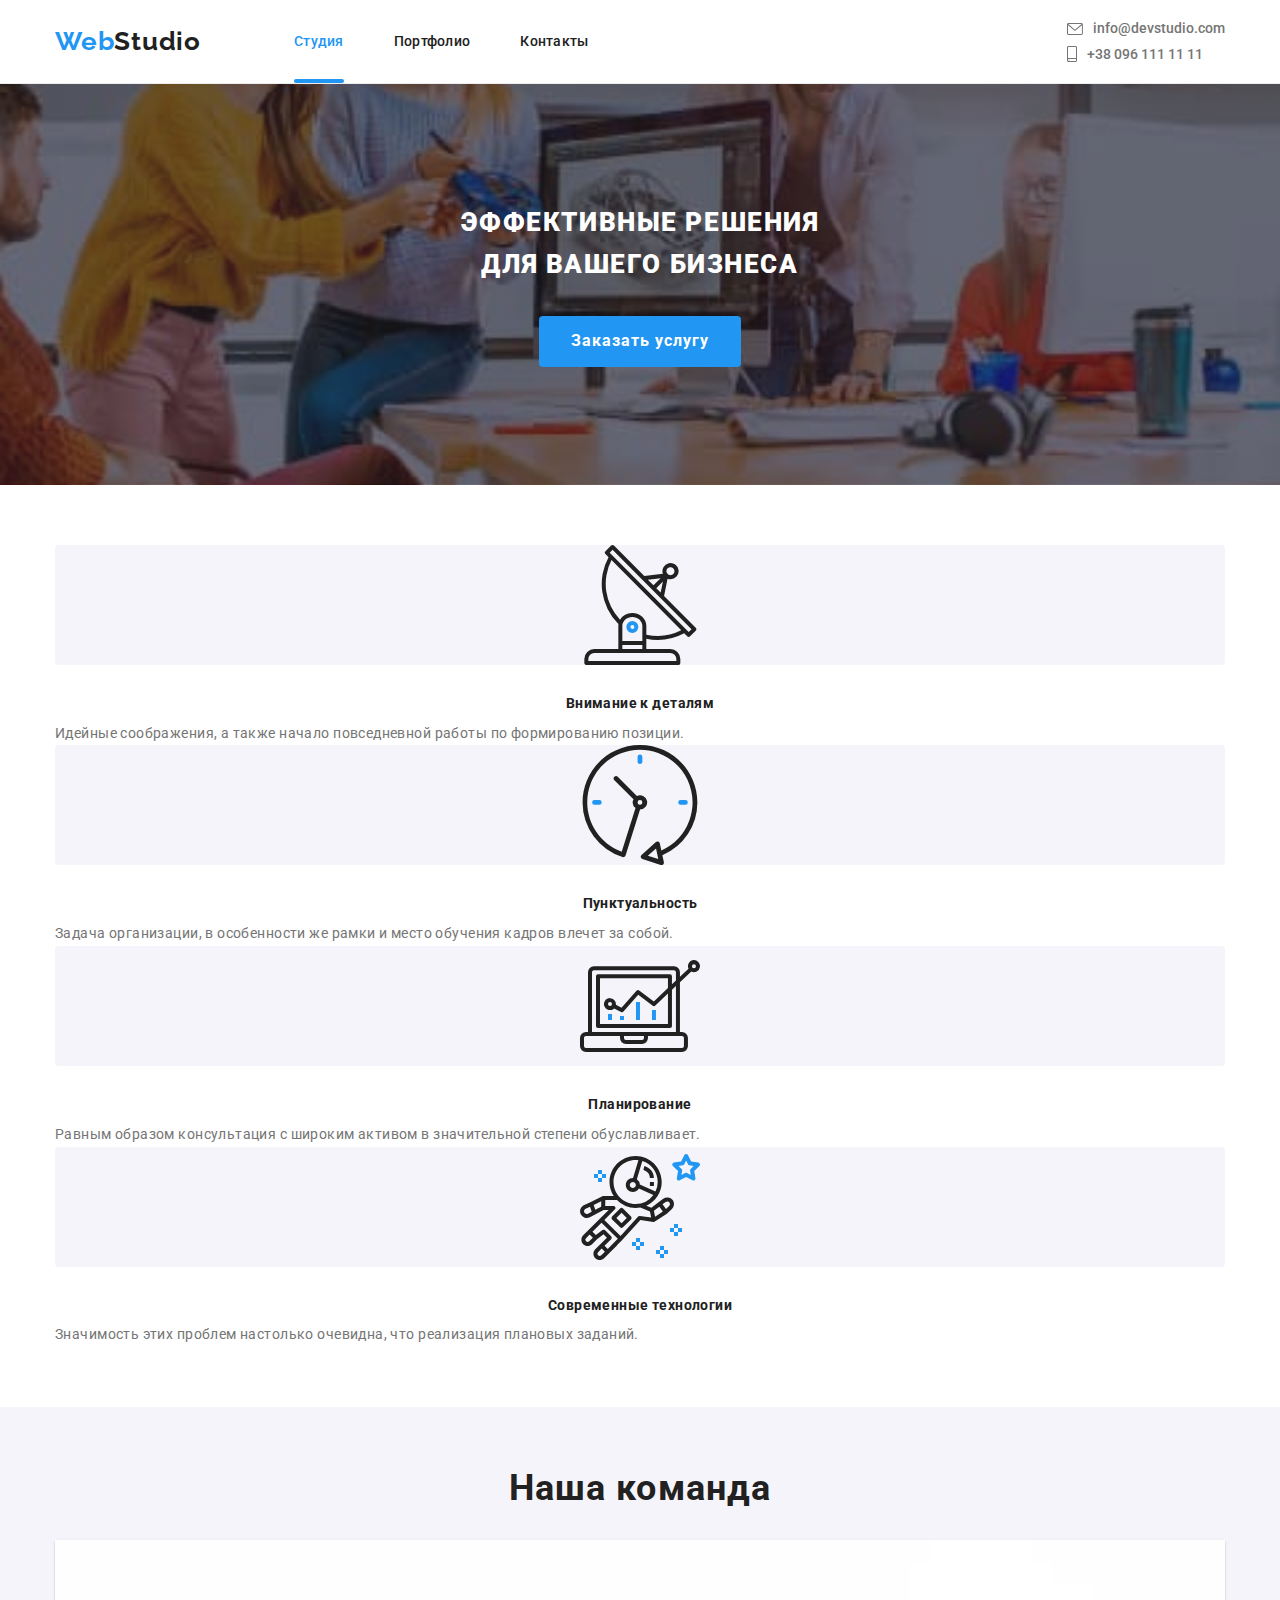
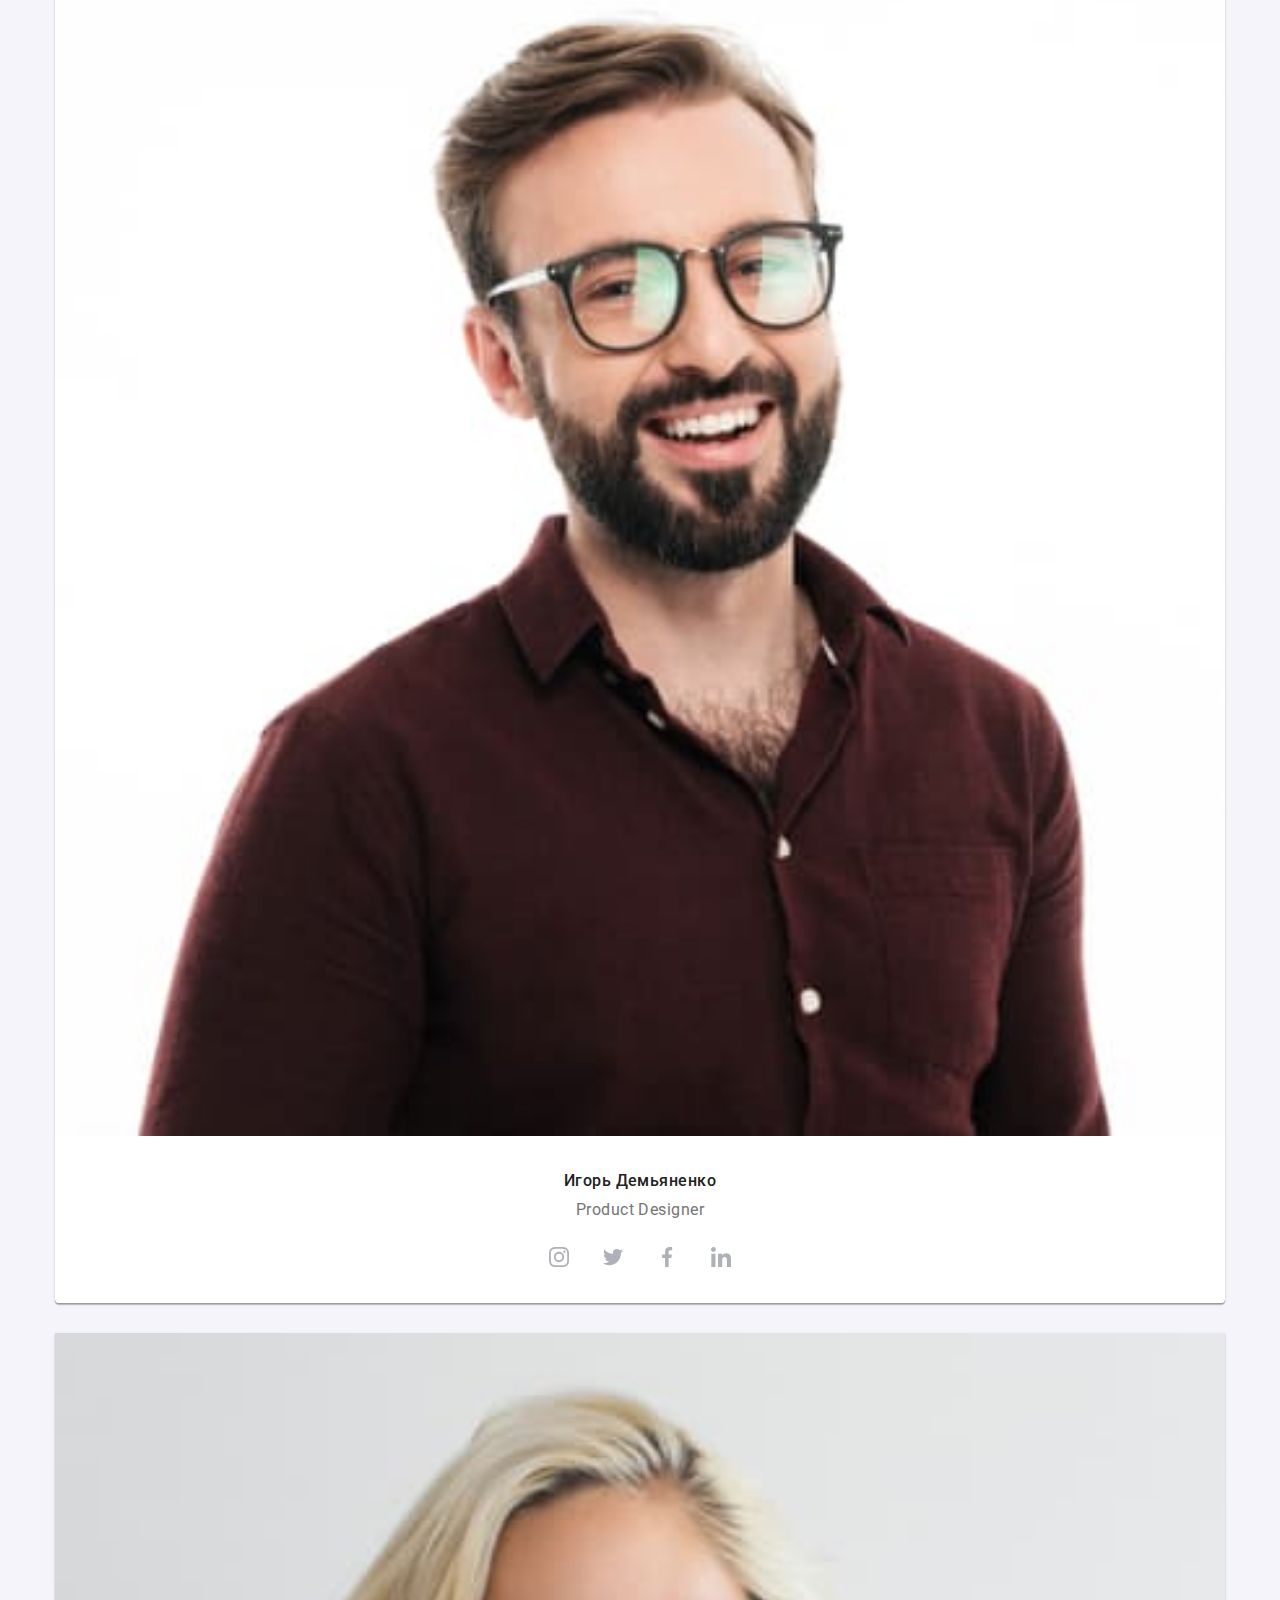
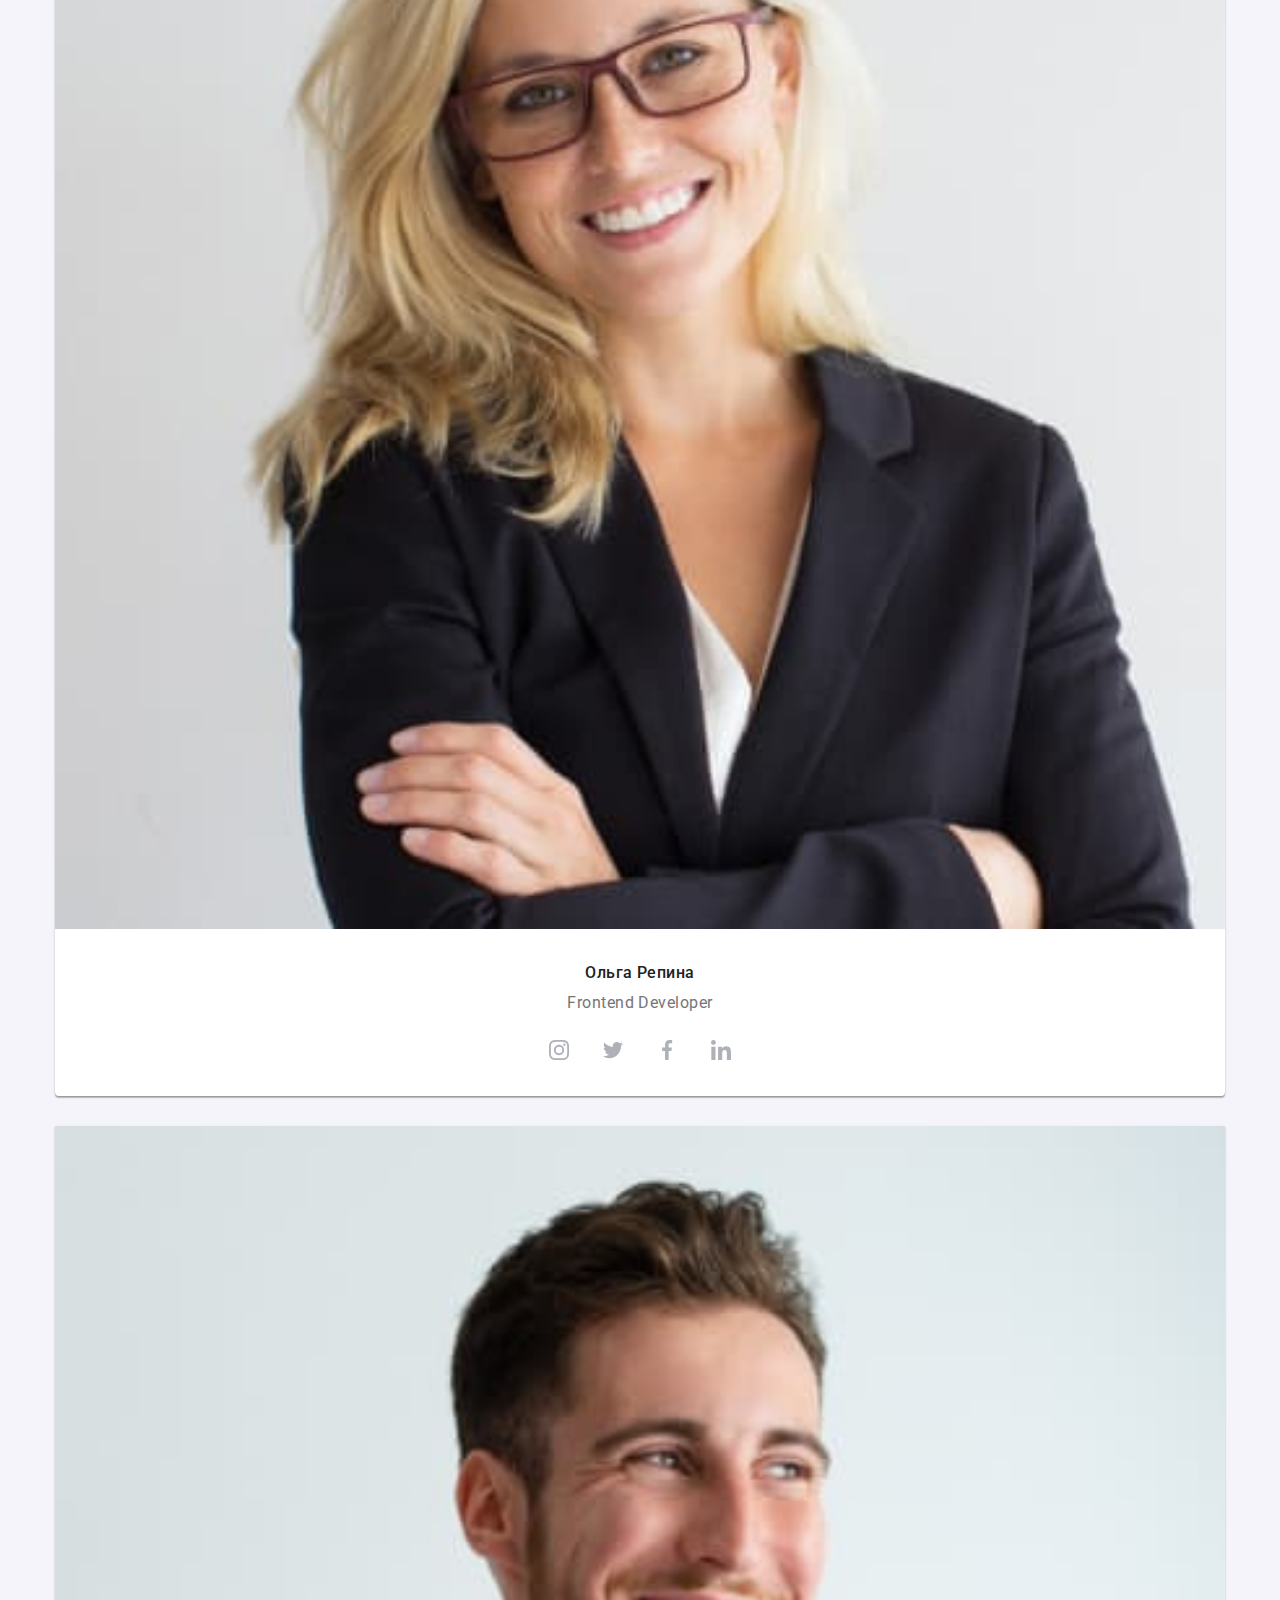
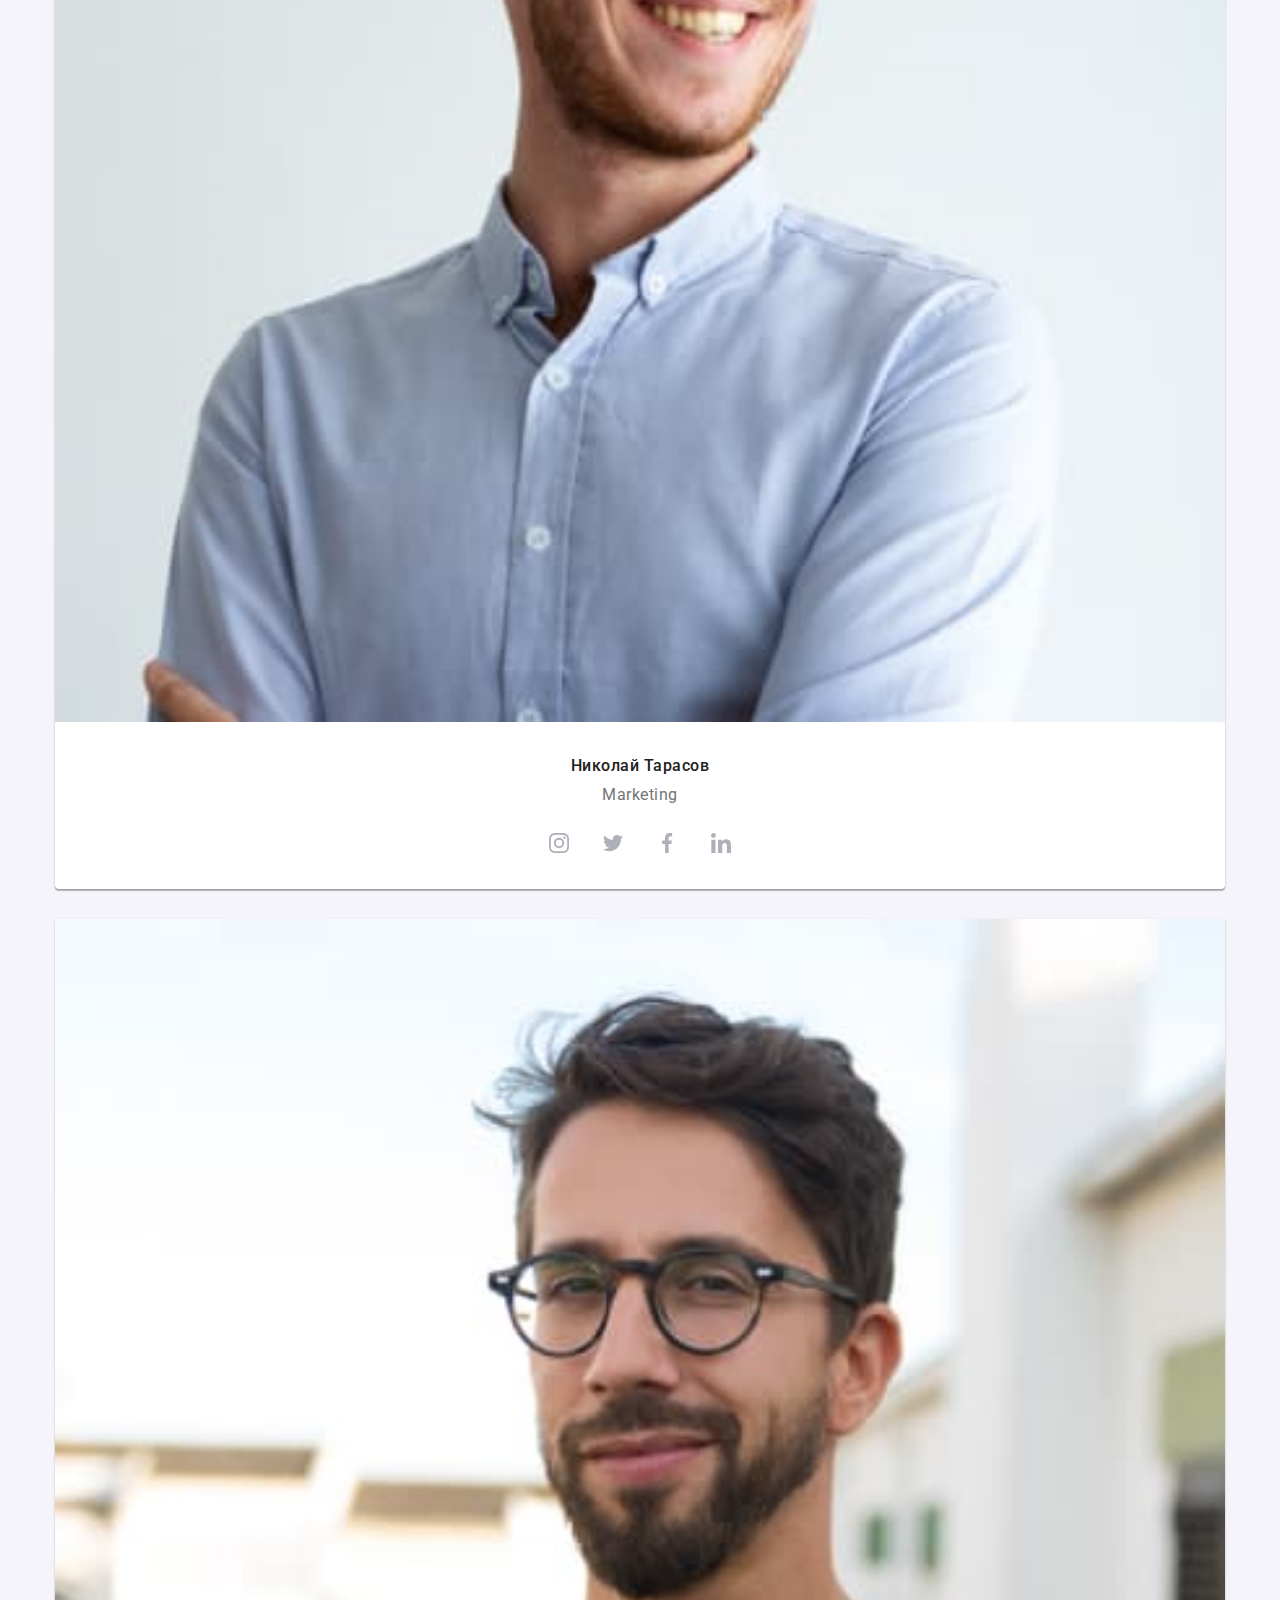
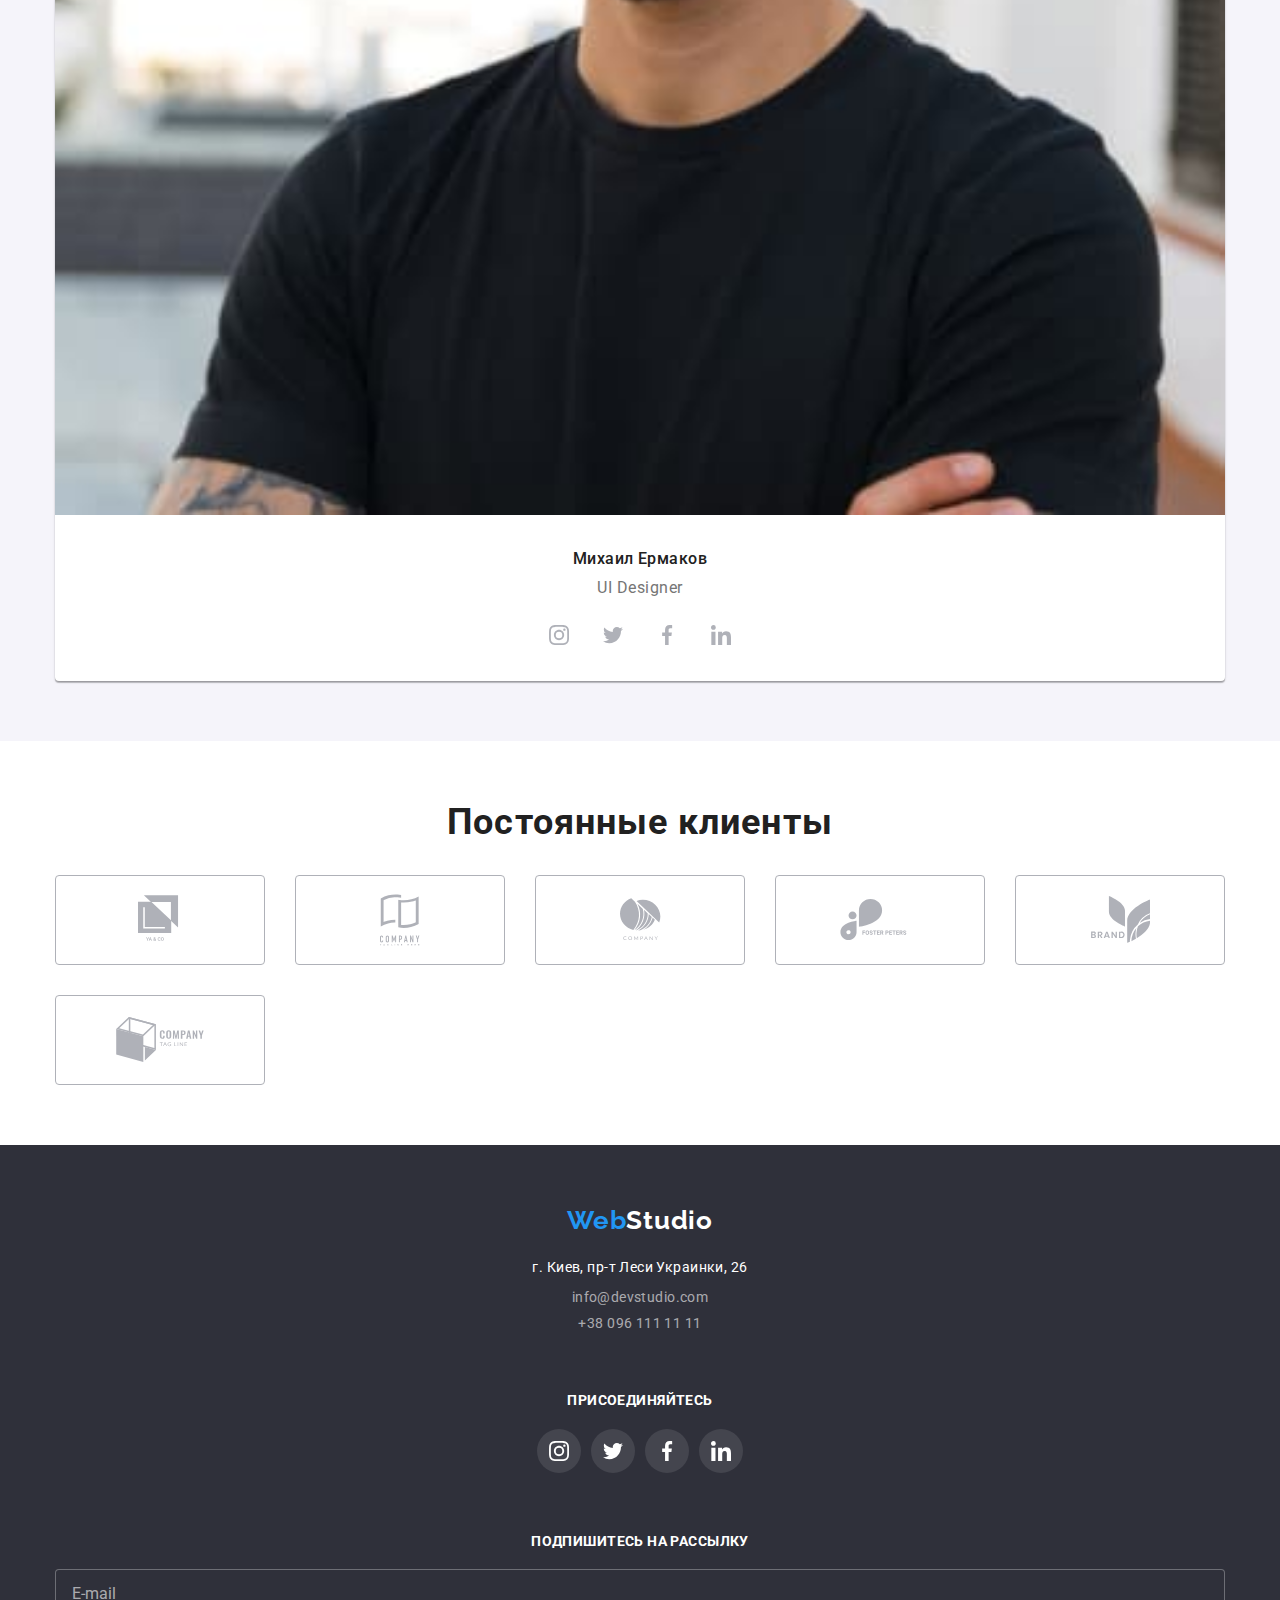
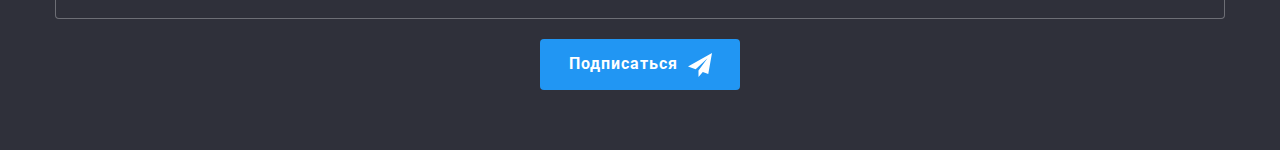
==== index.html @ 89019bcf "Добавляет верстку под мобильный" ====
<!DOCTYPE html>
<html lang="en">
<head>
    <meta charset="UTF-8">
    <meta name="viewport" content="width=device-width, initial-scale=1.0">
    <title>WebStudio</title>
    <link rel="preconnect" href="https://fonts.gstatic.com">
    <link
        href="https://fonts.googleapis.com/css2?family=Montserrat:wght@400;700&family=Raleway:wght@700&family=Roboto:wght@400;500;700;900&display=swap"
        rel="stylesheet">
    <link rel="stylesheet" href="./css/main.min.css">
</head>
<body>
    <header class="page-header">
        <div class="container container--small">
            <div class="page-header__container">
                <nav class="nav">
                    <a href="./index.html" class="logo"> <span class="logo__name">Web</span>Studio</a>
                        <ul class="nav__list">
                            <li class="nav__item"><a href="./index.html" class="nav__link nav__link--active">Студия</a></li>
                            <li class="nav__item"><a href="./portfolio.html" class="nav__link">Портфолио</a></li>
                            <li class="nav__item"><a href="#" class="nav__link">Контакты</a></li>
                        </ul>
              </nav>
                    <ul class="head-contacts">
                        <li class="head-contacts__item"><a href="mailto:info@devstudio.com" class="head-contacts__link"><svg class="head-contacts__icon" width="16px" height="12px">
                            <use href="./images/symbol-defs.svg#icon-envelope" ></use></svg>info@devstudio.com</a></li>
                        <li class="head-contacts__item"><a href="tel:+380961111111" class="head-contacts__link"> <svg class="head-contacts__icon" width="10px" height="16px">
                            <use href="./images/symbol-defs.svg#icon-smartphone"></use>
                        </svg> +38 096 111 11 11</a></li>
                    </ul>
            </div>
        </div>
    </header>
    <main>
            <section class="hero">
                <div class="hero__container">
                    <h1 class="hero__name">Эффективные решения <br> для вашего бизнеса</h1>
                    <button class="hero__btn" type="button" data-modal-open>Заказать услугу</button>
                </div>
            </section>

    <section>
         <div class="container">
            <h2 class="visually-hidden">Наши преимущества</h2>
            <ul class="advantages">
                <li class="advantages__item">
                    <svg class="advantages__icon" width="65.32px" height="70px">
                        <use href="./images/symbol-defs.svg#icon-Group"></use>
                    </svg>
                    <h3 class="advantages__name">Внимание к деталям</h3>
                    <p class="advantages__description">Идейные соображения, а также начало повседневной работы по формированию позиции.</p>
                </li>
                <li class="advantages__item">
                    <svg class="advantages__icon" width="66.96px" height="70px">
                        <use href="./images/symbol-defs.svg#icon-clock"></use>
                    </svg>
                    <h3 class="advantages__name">Пунктуальность</h3>
                    <p class="advantages__description">Задача организации, в особенности же рамки и место обучения кадров влечет за собой.</p>
                </li>
                <li class="advantages__item">
                    <svg class="advantages__icon" width="70px" height="70px">
                        <use href="./images/symbol-defs.svg#icon-diagram"></use>
                    </svg>
                    <h3 class="advantages__name">Планирование</h3>
                    <p class="advantages__description">Равным образом консультация с широким активом в значительной степени обуславливает.</p>
                </li>
                <li class="advantages__item">
                    <svg class="advantages__icon" width="70px" height="70px">
                        <use href="./images/symbol-defs.svg#icon-astronaut"></use>
                    </svg>
                    <h3 class="advantages__name">Современные технологии</h3>
                    <p class="advantages__description">Значимость этих проблем настолько очевидна, что реализация плановых заданий.</p>
                </li>
            </ul>
         </div>
    </section>
    <section class="exapls-section">
        <div class="container">
            <h2 class="section-name">Чем мы занимаемся</h2>
                <ul class="exampls">
                    <li class="exampls__item"><img class="exampls__img" srcset="./images/verstka.jpg 1x, ./images/verstkax2.jpg 2x" src="./images/verstka.jpg" alt="verstka" width="370">
                            <p class="exampls__name">ДЕСКТОПНЫЕ ПРИЛОЖЕНИЯ</p>
                    </li>
                    <li class="exampls__item"><img class="exampls__img" srcset="./images/mobile.jpg 1x, ./images/mobilex2.jpg 2x" src="./images/mobile.jpg" alt="mobile" width="370">
                           <p class="exampls__name">МОБИЛЬНЫЕ ПРИЛОЖЕНИЯ</p>
                    </li>
                    <li class="exampls__item"><img class="exampls__img" srcset="./images/desinger.jpg 1x, ./images/desingerx2.jpg 2x" src="./images/desinger.jpg" alt="Designer" width="370">
                            <p class="exampls__name">ДИЗАЙНЕРСКИЕ РЕШЕНИЯ</p>
                    </li>
                </ul>
        </div>

    </section>
    <section class="team">
        <div class="container">
                <h2 class="section-name">Наша команда</h2>
                <ul class="team__list">
                    <li class="team__item">
                        <img class="team__foto" srcset="./images/demyanenko.jpg 1x, ./images/demyanenkox2.jpg 2x" src="./images/demyanenko.jpg" alt="demyanenko" >
                        <h3 class="team__name">Игорь Демьяненко</h3>
                        <p class="team__info">Product Designer</p>
                        <ul class="social-network">
                            <li class="social-network__item"><a href="#" class="social-network__link"><svg class="social-network__icon" width="20px" height="20px">
                                <use href="./images/symbol-defs.svg#icon-instagram"></use>
                            </svg></a></li>
                            <li class="social-network__item"><a href="#" class="social-network__link"><svg class="social-network__icon" width="20px" height="20px">
                                <use href="./images/symbol-defs.svg#icon-twitter"></use>
                            </svg></a></li>
                            <li class="social-network__item"><a href="#" class="social-network__link"><svg class="social-network__icon" width="20px" height="20px">
                                <use href="./images/symbol-defs.svg#icon-facebook"></use>
                            </svg></a></li>
                            <li class="social-network__item"><a href="#" class="social-network__link"><svg class="social-network__icon" width="20px" height="20px">
                                <use href="./images/symbol-defs.svg#icon-linkedin"></use>
                            </svg></a></li>
                        </ul>
                    </li>
                    <li class="team__item">
                        <img class="team__foto" srcset="./images/repina.jpg 1x, ./images/repinax2.jpg 2x" src="./images/repina.jpg" alt="repina">
                        <h3 class="team__name">Ольга Репина</h3>
                        <p class="team__info">Frontend Developer</p>
                        <ul class="social-network">
                            <li class="social-network__item"><a href="#" class="social-network__link"><svg class="social-network__icon" width="20px" height="20px">
                                        <use href="./images/symbol-defs.svg#icon-instagram"></use>
                                    </svg></a></li>
                            <li class="social-network__item"><a href="#" class="social-network__link"><svg class="social-network__icon" width="20px" height="20px">
                                        <use href="./images/symbol-defs.svg#icon-twitter"></use>
                                    </svg></a></li>
                            <li class="social-network__item"><a href="#" class="social-network__link"><svg class="social-network__icon" width="20px" height="20px">
                                        <use href="./images/symbol-defs.svg#icon-facebook"></use>
                                    </svg></a></li>
                            <li class="social-network__item"><a href="#" class="social-network__link"><svg class="social-network__icon" width="20px" height="20px">
                                        <use href="./images/symbol-defs.svg#icon-linkedin"></use>
                                    </svg></a></li>
                        </ul>
                    </li>
                    <li class="team__item">
                        <img class="team__foto" srcset="./images/tarasov.jpg 1x, ./images/tarasovx2.jpg 2x" src="./images/tarasov.jpg" alt="tarasov">
                        <h3 class="team__name">Николай Тарасов</h3>
                        <p class="team__info">Marketing</p>
                        <ul class="social-network">
                            <li class="social-network__item"><a href="#" class="social-network__link"><svg class="social-network__icon" width="20px" height="20px">
                                        <use href="./images/symbol-defs.svg#icon-instagram"></use>
                                    </svg></a></li>
                            <li class="social-network__item"><a href="#" class="social-network__link"><svg class="social-network__icon" width="20px" height="20px">
                                        <use href="./images/symbol-defs.svg#icon-twitter"></use>
                                    </svg></a></li>
                            <li class="social-network__item"><a href="#" class="social-network__link"><svg class="social-network__icon" width="20px" height="20px">
                                        <use href="./images/symbol-defs.svg#icon-facebook"></use>
                                    </svg></a></li>
                            <li class="social-network__item"><a href="#" class="social-network__link"><svg class="social-network__icon" width="20px" height="20px">
                                        <use href="./images/symbol-defs.svg#icon-linkedin"></use>
                                    </svg></a></li>
                        </ul>
                    </li>
                    <li class="team__item">
                        <img class="team__foto" srcset="./images/ermakov.jpg 1x, ./images/ermakovx2.jpg 2x" src="./images/ermakov.jpg" alt="ermakov">
                        <h3 class="team__name">Михаил Ермаков</h3>
                        <p class="team__info">UI Designer</p>
                        <ul class="social-network">
                            <li class="social-network__item"><a href="#" class="social-network__link"><svg class="social-network__icon" width="20px" height="20px">
                                        <use href="./images/symbol-defs.svg#icon-instagram"></use>
                                    </svg></a></li>
                            <li class="social-network__item"><a href="#" class="social-network__link"><svg class="social-network__icon" width="20px" height="20px">
                                        <use href="./images/symbol-defs.svg#icon-twitter"></use>
                                    </svg></a></li>
                            <li class="social-network__item"><a href="#" class="social-network__link"><svg class="social-network__icon" width="20px" height="20px">
                                        <use href="./images/symbol-defs.svg#icon-facebook"></use>
                                    </svg></a></li>
                            <li class="social-network__item"><a href="#" class="social-network__link"><svg class="social-network__icon" width="20px" height="20px">
                                        <use href="./images/symbol-defs.svg#icon-linkedin"></use>
                                    </svg></a></li>
                        </ul>
                    </li>
                </ul>
        </div>

    </section>
    <section>
        <div class="container">
            <h2 class="section-name">Постоянные клиенты</h2>
            <ul class="clients">
                <li class="clients__item">
                    <a href="#" class="clients__link">
                        <svg width="44.27" height="49.23">
                            <use class="clients__icon" href="./images/symbol-defs.svg#icon-logo-1" ></use>
                        </svg>
                    </a>
                </li>
                <li class="clients__item">
                    <a href="#" class="clients__link">
                        <svg width="40" height="52">
                            <use class="clients__icon" href="./images/symbol-defs.svg#icon-logo-2" ></use>
                        </svg>
                    </a>
                </li>
                <li class="clients__item">
                    <a href="#" class="clients__link">
                        <svg width="41" height="42.6">
                            <use class="clients__icon" href="./images/symbol-defs.svg#icon-logo-3" ></use>
                        </svg>
                    </a>
                </li>
                <li class="clients__item">
                    <a href="#" class="clients__link">
                        <svg width="79.66" height="42.02">
                            <use class="clients__icon" href="./images/symbol-defs.svg#icon-logo-4" ></use>
                        </svg>
                    </a>
                </li>
                <li class="clients__item">
                    <a href="#" class="clients__link">
                        <svg width="59" height="47">
                            <use class="clients__icon" href="./images/symbol-defs.svg#icon-logo-5" ></use>
                        </svg>
                    </a>
                </li>
                <li class="clients__item">
                    <a href="#" class="clients__link">
                        <svg width="88.48" height="45.44">
                            <use class="clients__icon" href="./images/symbol-defs.svg#icon-logo-6" ></use>
                        </svg>
                    </a>
                </li>
            </ul>
        </div>
    </section>
    </main>
    <footer class="footer">
        <div class="container container--small">
            <div class="footer-container">
                <div class="adress-container">
                    <a href="./index.html" class="logo logo--white"> <span class="logo__name">Web</span>Studio</a>
                    <address class="address">
                        <p class="address__text">г. Киев, пр-т Леси Украинки, 26</p>
                        <ul class="adress__list">
                            <li class="adress__item"><a href="mailto:info@devstudio.com" class="address__contacts">info@devstudio.com</a></li>
                            <li class="adress__item"><a href="tel:+380961111111" class="address__contacts">+38 096 111 11 11</a></li>
                        </ul>
                    </address>
                </div>
                <div class="social">
                    <h2 class="social__name">ПРИСОЕДИНЯЙТЕСЬ</h2>
                    <ul class="social__list">
                        <li class="social__item"><a href="#" class="social__link"><svg class="social__icon" width="20px" height="20px">
                                    <use href="./images/symbol-defs.svg#icon-instagram" ></use>
                                </svg></a></li>
                        <li class="social__item"><a href="#" class="social__link"><svg class="social__icon" width="20px" height="20px">
                                    <use href="./images/symbol-defs.svg#icon-twitter" ></use>
                                </svg></a></li>
                        <li class="social__item"><a href="#" class="social__link"><svg class="social__icon" width="20px" height="20px">
                                    <use href="./images/symbol-defs.svg#icon-facebook" ></use>
                                </svg></a></li>
                        <li class="social__item"><a href="#" class="social__link"><svg class="social__icon" width="20px" height="20px">
                                    <use href="./images/symbol-defs.svg#icon-linkedin" ></use>
                                </svg></a></li>
                    </ul>
                </div>
                <div class="footer-form">
                    <h2 class="social__name">Подпишитесь на рассылку</h2>
                    <form class="subscription-form">
                        <input type="text" name="email" class="subscription-form__input" placeholder="E-mail">
                        <button type="submit" class="subscription-form__btn"> <span class="subscription-form__name">Подписаться</span> <svg class="subscription-form__icon" width="24px" height="24px">
                            <use href="./images/symbol-defs.svg#icon-icon-send"></use>
                        </svg></button>
                    </form>
                </div>
            </div>

        </div>

    </footer>
    <div class="backdrop is-hidden" data-modal>
        <div class="modal">
            <h2 class="modal__name">Оставьте свои данные, мы вам перезвоним</h2>
            <form class="modal-form">
                    <label for="name" class="modal-form__label">Имя</label>
                    <div class="form-field">
                    <input type="text" name="name" class="form-field__input" id="name">
                    <svg class="form-field__icon" width="12px" height="12px">
                        <use href="./images/symbol-defs.svg#icon-user"></use>
                    </svg>
                
                </div>
                    <label for="tel" class="modal-form__label">Телефон</label>
                    <div class="form-field">
                    <input type="tel" name="tel" class="form-field__input" id="tel">
                    <svg class="form-field__icon" width="13px" height="13px">
                        <use href="./images/symbol-defs.svg#icon-tell"></use>
                    </svg>
                
                </div>
                
                    <label for="mail" class="modal-form__label" >Почта</label>
                    <div class="form-field">
                    <input type="email" name="mail" class="form-field__input" id="mail">
                    <svg class="form-field__icon" width="15px" height="12px">
                        <use href="./images/symbol-defs.svg#icon-mail"></use>
                    </svg>
                </div>
                <div class="texteria">
                <label  for="comment" class="modal-form__label"> Комментарий</label>
                    <textarea class="texteria__text" name="comment" id="comment" cols="30" rows="10" placeholder="Введите текст"></textarea>
                </div>
                <div class="checkbox">
                <label class="checkbox__label">
                    <input type="checkbox" class="checkbox__input">
                    
                    
                    <svg class="checkbox__icon" width="16px" height="15px">
                        <use href="./images/symbol-defs.svg#icon-icon-check"></use>
                    </svg>
                    Соглашаюсь с рассылкой и принимаю   <a href="#" class="checkbox__link">Условия договора</a></label>

                </div>
                <button type="submit" class="modal-form__btn">Отправить</button>
            </form>
            <button class="modal__btn" type="button" data-modal-close><svg class="modal__icon" width="11px" height="11px">
                <use href="./images/symbol-defs.svg#icon-vector" ></use></svg> </button>
        </div>
    </div>
    <!-- <div class="mobile-menu">
        <ul>
            <li><a href="./index.html">Студия</a></li>
            <li><a href="./portfolio.html">Портфолио</a></li>
            <li><a href="#">Контакты</a></li>
        </ul>
        <ul>
            <li></li>
            <li></li>
        </ul>
        <ul>
            <li></li>
            <li></li>
            <li></li>
            <li></li>
        </ul>
    </div> -->
    <script src="./js/modal.js"></script>
</body>
</html>
---- css/main.min.css ----
/*! modern-normalize v1.0.0 | MIT License | https://github.com/sindresorhus/modern-normalize */ul{list-style:none}a{text-decoration:none}code,kbd,samp,pre{font-family:"Open Sans", sans-serif;font-size:1em}*,*::before,*::after{-webkit-box-sizing:border-box;box-sizing:border-box}:root{-moz-tab-size:4;-o-tab-size:4;tab-size:4}html{line-height:1.15;-webkit-text-size-adjust:100%}body{margin:0;padding:0}body{font-family:system-ui,-apple-system,"Segoe UI",Roboto,Helvetica,Arial,sans-serif,"Apple Color Emoji","Segoe UI Emoji"}hr{height:0;color:inherit}abbr[title]{-webkit-text-decoration:underline dotted;text-decoration:underline dotted}b,strong{font-weight:bolder}small{font-size:80%}sub,sup{font-size:75%;line-height:0;position:relative;vertical-align:baseline}sub{bottom:-0.25em}sup{top:-0.5em}table{text-indent:0;border-color:inherit}button,input,optgroup,select,textarea{font-family:inherit;font-size:100%;line-height:1.15;margin:0}address{font-style:normal}button,select{text-transform:none}button,[type="button"],[type="reset"],[type="submit"]{-webkit-appearance:button}::-moz-focus-inner{border-style:none;padding:0}:-moz-focusring{outline:1px dotted ButtonText}:-moz-ui-invalid{box-shadow:none}legend{padding:0}progress{vertical-align:baseline}::-webkit-inner-spin-button,::-webkit-outer-spin-button{height:auto}[type="search"]{-webkit-appearance:textfield;outline-offset:-2px}::-webkit-search-decoration{-webkit-appearance:none}::-webkit-file-upload-button{-webkit-appearance:button;font:inherit}summary{display:list-item}html{-webkit-box-sizing:border-box;box-sizing:border-box}*{-webkit-box-sizing:inherit;box-sizing:inherit}:root{--blue-text: rgba(33, 150, 243, 1);--black-text: rgba(33, 33, 33, 1);--grey-text: rgba(117, 117, 117, 1);--white-text: rgba(255, 255, 255, 1);--lihtblack-text: rgba(47, 48, 58, 1);--lihtgrey-text: rgba(245, 244, 250, 1);--middlewhite-text: rgba(255, 255, 255, 0.6);--border-colorprj: #eeeeee;--backgroundlitht-color: #f5f4fa;--svg-maincolor: #afb1b8;--backgroundlitht-icon: rgba(255, 255, 255, 0.1);--backgroundblack-color: rgba(47, 48, 58, 0.8);--backdrop-color: rgba(0, 0, 0, 0.2);--time-cubic: cubic-bezier(0.4, 0, 0.2, 1);--border-color: rgba(255, 255, 255, 0.3);--border-form: rgba(33, 33, 33, 0.2);--holder-color: rgba(117, 117, 117, 0.5);--overlay-color: rgba(33, 150, 243, 0.9);--dogovor: #757575;--modal-button-sumbit: #188ce8}body{font-family:Roboto, sans-serif}ul{padding:0;margin:0}.container{margin-left:auto;margin-right:auto;max-width:480px;padding:60px 15px}@media screen and (min-width: 768px){.container{max-width:768px}}@media screen and (min-width: 1200px){.container{max-width:1200px}}.container--small{padding:0px 15px}.logo{display:inline-block;font-family:Raleway, sans-serif;font-size:26px;line-height:1.2;font-weight:700;color:var(--black-text);letter-spacing:0.03em;margin-top:16px;margin-bottom:16px}@media screen and (min-width: 768px){.logo{margin-top:26px;margin-bottom:26px}}.logo__name{color:var(--blue-text)}.logo--white{color:var(--white-text);margin:0}.page-header{border-bottom:1px solid #ececec}@media screen and (min-width: 768px){.page-header__container{display:-webkit-box;display:-ms-flexbox;display:flex;-webkit-box-align:center;-ms-flex-align:center;align-items:center}}@media screen and (min-width: 768px){.nav{display:-webkit-box;display:-ms-flexbox;display:flex;-webkit-box-align:center;-ms-flex-align:center;align-items:center}}.nav__list{display:none}@media screen and (min-width: 768px){.nav__list{display:-webkit-box;display:-ms-flexbox;display:flex}}.nav__link{display:block;margin-top:32px;margin-bottom:32px;font-size:14px;line-height:1.2;font-weight:500;color:var(--black-text);letter-spacing:0.02em;-webkit-transition:color 250ms var(--time-cubic);transition:color 250ms var(--time-cubic)}.nav__link:hover,.nav__link:focus{color:var(--blue-text);outline:none}.nav__link--active{display:block;color:var(--blue-text);font-size:14px;line-height:1.2;font-weight:500;letter-spacing:0.02em;margin-top:32px}.nav__link--active::after{position:absolute;content:"";display:block;height:4px;width:100%;border-radius:2px;background-color:var(--blue-text);left:0;bottom:-1px}.nav__item{margin-left:50px;position:relative}.nav__item:first-child{margin-left:93px}.head-contacts{display:none}@media screen and (min-width: 768px){.head-contacts{display:-webkit-box;display:-ms-flexbox;display:flex;-webkit-box-orient:vertical;-webkit-box-direction:normal;-ms-flex-direction:column;flex-direction:column;-webkit-box-align:start;-ms-flex-align:start;align-items:flex-start;margin-left:auto;margin-top:21px;margin-bottom:21px}}@media screen and (min-width: 768px){.head-contacts__item{margin-bottom:10px}.head-contacts__item:last-child{margin-bottom:0px}}.head-contacts__link{font-size:14px;line-height:1.1;font-weight:500;color:var(--grey-text);display:-webkit-box;display:-ms-flexbox;display:flex;-webkit-box-align:center;-ms-flex-align:center;align-items:center;-webkit-box-pack:center;-ms-flex-pack:center;justify-content:center;-webkit-transition:color 250ms var(--time-cubic);transition:color 250ms var(--time-cubic)}.head-contacts__link:hover,.head-contacts__link:focus{color:var(--blue-text)}.head-contacts__icon{margin-right:10px;fill:currentColor}.footer{background-color:var(--lihtblack-text)}.footer-container{padding-top:60px;padding-bottom:60px;text-align:center}.address__contacts{font-size:14px;line-height:1.1;font-weight:400;color:var(--middlewhite-text);letter-spacing:0.03em}.address__text{margin-top:20px;margin-bottom:8px;font-size:14px;line-height:1.7;font-weight:400;color:var(--white-text);letter-spacing:0.03em}.adress__item{margin-bottom:8px}.adress__item:last-child{margin-bottom:0px}.social{margin-top:60px}.social__name{margin-bottom:20px;color:var(--white-text);font-size:14px;line-height:1.17;letter-spacing:0.03em;text-transform:uppercase}.social__list{display:-webkit-box;display:-ms-flexbox;display:flex;-webkit-box-align:center;-ms-flex-align:center;align-items:center;-webkit-box-pack:center;-ms-flex-pack:center;justify-content:center}.social__item{margin-right:10px}.social__item:last-child{margin-right:0px}.social__link{display:-webkit-box;display:-ms-flexbox;display:flex;width:44px;height:44px;-webkit-box-align:center;-ms-flex-align:center;align-items:center;-webkit-box-pack:center;-ms-flex-pack:center;justify-content:center;color:var(--white-text);border-radius:50px;background:var(--backgroundlitht-icon);-webkit-transition:background-color 250ms var(--time-cubic);transition:background-color 250ms var(--time-cubic)}.social__link:hover,.social__link:focus{background-color:var(--blue-text)}.social__icon{fill:currentColor}.footer-form{margin-top:60px}.subscription-form{display:-webkit-box;display:-ms-flexbox;display:flex;-webkit-box-orient:vertical;-webkit-box-direction:normal;-ms-flex-direction:column;flex-direction:column;-webkit-box-align:center;-ms-flex-align:center;align-items:center}.subscription-form__input{width:100%;border:1px solid var(--border-color);border-radius:4px;background-color:var(--lihtblack-text);padding-top:15px;padding-bottom:15px;padding-left:16px}.subscription-form__input::-webkit-input-placeholder{font-size:16px;line-height:1.25;color:var(--middlewhite-text)}.subscription-form__input:-ms-input-placeholder{font-size:16px;line-height:1.25;color:var(--middlewhite-text)}.subscription-form__input::-ms-input-placeholder{font-size:16px;line-height:1.25;color:var(--middlewhite-text)}.subscription-form__input::placeholder{font-size:16px;line-height:1.25;color:var(--middlewhite-text)}.subscription-form__name{font-weight:700;font-size:16px;line-height:1.88;letter-spacing:0.06em}.subscription-form__btn{display:-webkit-box;display:-ms-flexbox;display:flex;-webkit-box-align:center;-ms-flex-align:center;align-items:center;margin-top:20px;min-width:200px;background-color:var(--blue-text);border:none;border-radius:4px;padding-top:10px;padding-bottom:10px;padding-left:29px;color:var(--white-text)}.subscription-form__icon{fill:currentColor;margin-left:10px}.visually-hidden{position:absolute;width:1px;height:1px;margin:-1px;border:0;padding:0;white-space:nowrap;-webkit-clip-path:inset(100%);clip-path:inset(100%);clip:rect(0 0 0 0);overflow:hidden}.hero{text-align:center;background-image:-webkit-gradient(linear, left top, right top, from(rgba(47,48,58,0.4)), to(rgba(47,48,58,0.4))),url(../../images/mobilehero.jpg);background-image:linear-gradient(to right, rgba(47,48,58,0.4), rgba(47,48,58,0.4)),url(../../images/mobilehero.jpg);background-repeat:no-repeat;background-size:cover;background-position:center;width:100%;margin-left:auto;margin-right:auto}@media (min-device-pixel-ratio: 2), (-webkit-min-device-pixel-ratio: 2), (min-resolution: 192dpi), (min-resolution: 2dppx){.hero{background-image:-webkit-gradient(linear, left top, right top, from(rgba(47,48,58,0.4)), to(rgba(47,48,58,0.4))),url(../../images/mobileherox2.jpg);background-image:linear-gradient(to right, rgba(47,48,58,0.4), rgba(47,48,58,0.4)),url(../../images/mobileherox2.jpg)}}.hero__container{padding-top:118px;padding-bottom:118px}.hero__name{margin-top:0px;margin-bottom:30px;font-size:26px;line-height:1.615;font-weight:900;color:var(--white-text);letter-spacing:0.06em;text-transform:uppercase}.hero__btn{min-width:200px;display:inline-block;border:none;border-radius:4px;padding:10px 32px;font-size:16px;line-height:1.9;font-weight:700;color:var(--white-text);background-color:var(--blue-text);letter-spacing:0.06em;cursor:pointer}.advantages__icon{display:-webkit-box;display:-ms-flexbox;display:flex;background-color:var(--backgroundlitht-color);width:100%;height:120px;border-radius:4px;-webkit-box-pack:center;-ms-flex-pack:center;justify-content:center;-webkit-box-align:center;-ms-flex-align:center;align-items:center;margin-bottom:30px}@media (max-width: 480px){.advantages__item{margin-bottom:30px}.advantages__item:last-child{margin-bottom:0px}}.advantages__name{text-align:center;margin-top:0px;margin-bottom:10px;font-size:14px;line-height:1.2;font-weight:700;color:var(--black-text);letter-spacing:0.03em}.advantages__description{margin-top:0px;margin-bottom:0px;font-size:14px;line-height:1.7;font-weight:400;color:var(--grey-text);letter-spacing:0.03em}.exapls-section{display:none}.section-name{margin-top:0px;margin-bottom:30px;text-align:center;font-size:36px;line-height:1.2;font-weight:700;color:var(--black-text);letter-spacing:0.03em}.exampls{display:-webkit-box;display:-ms-flexbox;display:flex}.exampls__item{position:relative;margin-left:30px}.exampls__item:first-child{margin-left:0px}.exampls__img{display:block}.exampls__name{position:absolute;bottom:0px;right:0px;width:100%;margin:0;display:-webkit-box;display:-ms-flexbox;display:flex;-webkit-box-align:center;-ms-flex-align:center;align-items:center;-webkit-box-pack:center;-ms-flex-pack:center;justify-content:center;padding-top:27px;padding-bottom:27px;background-image:-webkit-gradient(linear, left top, right top, from(var(--backgroundblack-color)), to(var(--backgroundblack-color)));background-image:linear-gradient(to right, var(--backgroundblack-color), var(--backgroundblack-color));text-align:center;font-size:14px;line-height:1.14;font-weight:700;color:var(--white-text);letter-spacing:0.03em}.team{background-color:var(--backgroundlitht-color);margin-left:auto;margin-right:auto}.team__foto{width:100%}.team__item{border-radius:0px 0px 4px 4px;-webkit-box-shadow:0px 1px 3px rgba(0,0,0,0.12),0px 1px 1px rgba(0,0,0,0.14),0px 2px 1px rgba(0,0,0,0.2);box-shadow:0px 1px 3px rgba(0,0,0,0.12),0px 1px 1px rgba(0,0,0,0.14),0px 2px 1px rgba(0,0,0,0.2);text-align:center;background-color:var(--white-text);margin-bottom:30px}.team__item:last-child{margin-bottom:0px}.team__name{margin-top:30px;margin-bottom:10px;font-size:16px;line-height:1.2;font-weight:500;color:var(--black-text);letter-spacing:0.03em}.team__info{margin-top:0px;margin-bottom:0px;font-size:16px;line-height:1.2;font-weight:400;color:var(--grey-text);letter-spacing:0.03em}.social-network{display:-webkit-box;display:-ms-flexbox;display:flex;-webkit-box-align:center;-ms-flex-align:center;align-items:center;-webkit-box-pack:center;-ms-flex-pack:center;justify-content:center}.social-network__item{margin-top:16px;margin-right:10px;margin-bottom:24px}.social-network__item:last-child{margin-right:0px}.social-network__link{width:44px;height:44px;display:-webkit-box;display:-ms-flexbox;display:flex;-webkit-box-pack:center;-ms-flex-pack:center;justify-content:center;-webkit-box-align:center;-ms-flex-align:center;align-items:center;color:var(--svg-maincolor);-webkit-transition:background-color 250ms var(--time-cubic),border-radius 250ms var(--time-cubic),color 250ms var(--time-cubic);transition:background-color 250ms var(--time-cubic),border-radius 250ms var(--time-cubic),color 250ms var(--time-cubic)}.social-network__link:hover,.social-network__link:focus{border-radius:50px;background-color:var(--blue-text);color:var(--white-text);outline:none}.social-network__icon{fill:currentColor}.clients{display:-webkit-box;display:-ms-flexbox;display:flex;-ms-flex-wrap:wrap;flex-wrap:wrap;margin:-15px}.clients__item{margin:15px}.clients__link{display:-webkit-box;display:-ms-flexbox;display:flex;width:210px;height:90px;border:1px solid var(--svg-maincolor);-webkit-box-align:center;-ms-flex-align:center;align-items:center;-webkit-box-pack:center;-ms-flex-pack:center;justify-content:center;color:var(--svg-maincolor);border-radius:4px;-webkit-transition:color 250ms var(--time-cubic),border 250ms var(--time-cubic);transition:color 250ms var(--time-cubic),border 250ms var(--time-cubic)}.clients__link:hover,.clients__link:focus{color:var(--blue-text);border:1px solid var(--blue-text)}.clients__icon{fill:currentColor}.backdrop{position:fixed;top:0;left:0;height:100%;width:100%;background-color:var(--backdrop-color)}.backdrop.is-hidden{opacity:0;pointer-events:none}.modal{position:absolute;top:50%;left:50%;-webkit-transform:translate(-50%, -50%);transform:translate(-50%, -50%);padding:40px;width:100%;background-color:var(--white-text);-webkit-box-shadow:0px 1px 3px rgba(0,0,0,0.12),0px 1px 1px rgba(0,0,0,0.14),0px 2px 1px rgba(0,0,0,0.2);box-shadow:0px 1px 3px rgba(0,0,0,0.12),0px 1px 1px rgba(0,0,0,0.14),0px 2px 1px rgba(0,0,0,0.2);border-radius:4px}.modal__btn{position:absolute;top:8px;right:8px;width:30px;height:30px;border:1px solid rgba(0,0,0,0.1);border-radius:50%;background-color:var(--white-text);outline:none}.modal__btn:hover,.modal__btn:focus{cursor:pointer;color:var(--blue-text)}.modal__icon{fill:currentColor}.modal__name{font-weight:700;font-size:20px;line-height:1.15;margin-top:0;margin-bottom:12px}.modal-form{width:370px}.modal-form__label{font-size:12px;line-height:1.17;font-weight:400px;letter-spacing:0.01em;color:var(--grey-text);margin-bottom:4px}.form-field{position:relative;margin-bottom:10px}.form-field__input{padding-top:12px;padding-bottom:12px;padding-left:42px;border:1px solid var(--border-form);border-radius:4px;width:100%;-webkit-transition:border-color 250ms var(--time-cubic);transition:border-color 250ms var(--time-cubic)}.form-field__input:hover,.form-field__input:focus{cursor:pointer;border-color:var(--blue-text);outline:none}.form-field__icon{position:absolute;top:50%;left:15px;-webkit-transform:translateY(-50%);transform:translateY(-50%);-webkit-transition:fill 250ms var(--time-cubic);transition:fill 250ms var(--time-cubic)}.form-field__input:hover+.form-field__icon,.form-field__input:focus+.form-field__icon{fill:var(--blue-text)}.texteria{display:-webkit-box;display:-ms-flexbox;display:flex;-webkit-box-orient:vertical;-webkit-box-direction:normal;-ms-flex-direction:column;flex-direction:column;margin-bottom:20px}.texteria__text{padding:12px 16px;border:1px solid var(--border-form);resize:none;width:100%;height:120px;border-radius:4px;-webkit-transition:border-color 250ms var(--time-cubic);transition:border-color 250ms var(--time-cubic)}.texteria__text:hover,.texteria__text:focus{cursor:pointer;outline:none;border-color:var(--blue-text)}.texteria__text:hover::-webkit-input-placeholder,.texteria__text:focus::-webkit-input-placeholder{font-size:12px;line-height:1.17;font-weight:400px;letter-spacing:0.01em;color:var(--holder-color)}.texteria__text:hover:-ms-input-placeholder,.texteria__text:focus:-ms-input-placeholder{font-size:12px;line-height:1.17;font-weight:400px;letter-spacing:0.01em;color:var(--holder-color)}.texteria__text:hover::-ms-input-placeholder,.texteria__text:focus::-ms-input-placeholder{font-size:12px;line-height:1.17;font-weight:400px;letter-spacing:0.01em;color:var(--holder-color)}.texteria__text:hover::placeholder,.texteria__text:focus::placeholder{font-size:12px;line-height:1.17;font-weight:400px;letter-spacing:0.01em;color:var(--holder-color)}.checkbox{display:-webkit-box;display:-ms-flexbox;display:flex;-webkit-box-align:center;-ms-flex-align:center;align-items:center;margin-bottom:30px}.checkbox__label{font-size:12px;line-height:1.7;font-weight:400px;letter-spacing:0.03em;color:var(--dogovor);display:-webkit-box;display:-ms-flexbox;display:flex;-webkit-box-align:center;-ms-flex-align:center;align-items:center}.checkbox__input{position:absolute;width:1px;height:1px;margin:-1px;border:0;padding:0;white-space:nowrap;-webkit-clip-path:inset(100%);clip-path:inset(100%);clip:rect(0 0 0 0);overflow:hidden}.checkbox__link{color:var(--blue-text);text-decoration:underline;margin-left:2px}.checkbox__icon{margin-right:8.38px;border:2px solid #212121;fill:var(--white-text);-webkit-transition:border-color 250ms var(--time-cubic),background-color 250ms var(--time-cubic);transition:border-color 250ms var(--time-cubic),background-color 250ms var(--time-cubic)}.checkbox__input:checked+.checkbox__icon{border-color:var(--blue-text);background-color:var(--blue-text);background-origin:border-box}.modal-form__btn{display:block;margin-left:auto;margin-right:auto;background-color:var(--blue-text);border:1px solid var(--blue-text);border-radius:4px;-webkit-box-shadow:0px 4px 4px rgba(0,0,0,0.15);box-shadow:0px 4px 4px rgba(0,0,0,0.15);padding:10px 55px;font-size:16px;line-height:1.86;font-weight:700px;letter-spacing:0.06em;color:var(--white-text)}.modal-form__btn:hover,.modal-form__btn:focus{background-color:var(--modal-button-sumbit);cursor:pointer}.filters-list{display:-webkit-box;display:-ms-flexbox;display:flex;-ms-flex-wrap:wrap;flex-wrap:wrap;margin-top:-15px}.filters-list__item{margin-right:8px;margin-top:15px}.filters-list__item:last-child{margin-left:0px}.filters-list__btn{font-size:16px;line-height:1.6;font-weight:500;color:var(--black-text);background-color:var(--lihtgrey-text);letter-spacing:0.03em;border:none;border-color:var(--lihtgrey-text);border-radius:4px;padding:6px 22px;cursor:pointer;-webkit-transition:color 250ms var(--time-cubic),background-color 250ms var(--time-cubic),-webkit-box-shadow 250ms var(--time-cubic);transition:color 250ms var(--time-cubic),background-color 250ms var(--time-cubic),-webkit-box-shadow 250ms var(--time-cubic);transition:color 250ms var(--time-cubic),background-color 250ms var(--time-cubic),box-shadow 250ms var(--time-cubic);transition:color 250ms var(--time-cubic),background-color 250ms var(--time-cubic),box-shadow 250ms var(--time-cubic),-webkit-box-shadow 250ms var(--time-cubic)}.filters-list__btn:hover,.filters-list__btn:focus{color:var(--white-text);background-color:var(--blue-text);-webkit-box-shadow:0px 3px 1px rgba(0,0,0,0.1),0px 1px 2px rgba(0,0,0,0.08),0px 2px 2px rgba(0,0,0,0.12);box-shadow:0px 3px 1px rgba(0,0,0,0.1),0px 1px 2px rgba(0,0,0,0.08),0px 2px 2px rgba(0,0,0,0.12)}.projects{display:-webkit-box;display:-ms-flexbox;display:flex;-ms-flex-wrap:wrap;flex-wrap:wrap;margin-top:40px}.projects__item{width:100%;margin-bottom:30px;border:1px solid var(--border-colorprj)}.projects__item:last-child{margin-bottom:0px}.projects__link{display:block;-webkit-transition:-webkit-box-shadow 250ms var(--time-cubic);transition:-webkit-box-shadow 250ms var(--time-cubic);transition:box-shadow 250ms var(--time-cubic);transition:box-shadow 250ms var(--time-cubic), -webkit-box-shadow 250ms var(--time-cubic)}.projects__link:hover,.projects__link:focus{-webkit-box-shadow:0px 1px 1px rgba(0,0,0,0.12),0px 4px 4px rgba(0,0,0,0.06),1px 4px 6px rgba(0,0,0,0.16);box-shadow:0px 1px 1px rgba(0,0,0,0.12),0px 4px 4px rgba(0,0,0,0.06),1px 4px 6px rgba(0,0,0,0.16);cursor:pointer}.projects__name{margin-top:20px;margin-bottom:4px;margin-left:24px;font-size:18px;line-height:2;font-weight:700;color:var(--black-text)}.projects__description{margin-top:0px;margin-bottom:0px;margin-left:24px;padding-bottom:20px;font-size:16px;line-height:1.9;font-weight:400;color:var(--grey-text)}.product-thumb{position:relative;overflow:hidden;width:100%}.product-thumb__overlay{position:absolute;top:0;left:0;display:inline-block;width:100%;height:100%;padding:63px 24px;-webkit-transform:translateY(100%);transform:translateY(100%);background-color:var(--overlay-color);-webkit-transition:-webkit-transform 250ms var(--time-cubic);transition:-webkit-transform 250ms var(--time-cubic);transition:transform 250ms var(--time-cubic);transition:transform 250ms var(--time-cubic), -webkit-transform 250ms var(--time-cubic)}.product-thumb__description{font-weight:400;font-size:18px;line-height:1.56;letter-spacing:0.03em;color:var(--white-text);margin:0}.product-thumb:hover .product-thumb__overlay{-webkit-transform:translateY(0);transform:translateY(0)}
/*# sourceMappingURL=main.min.css.map */
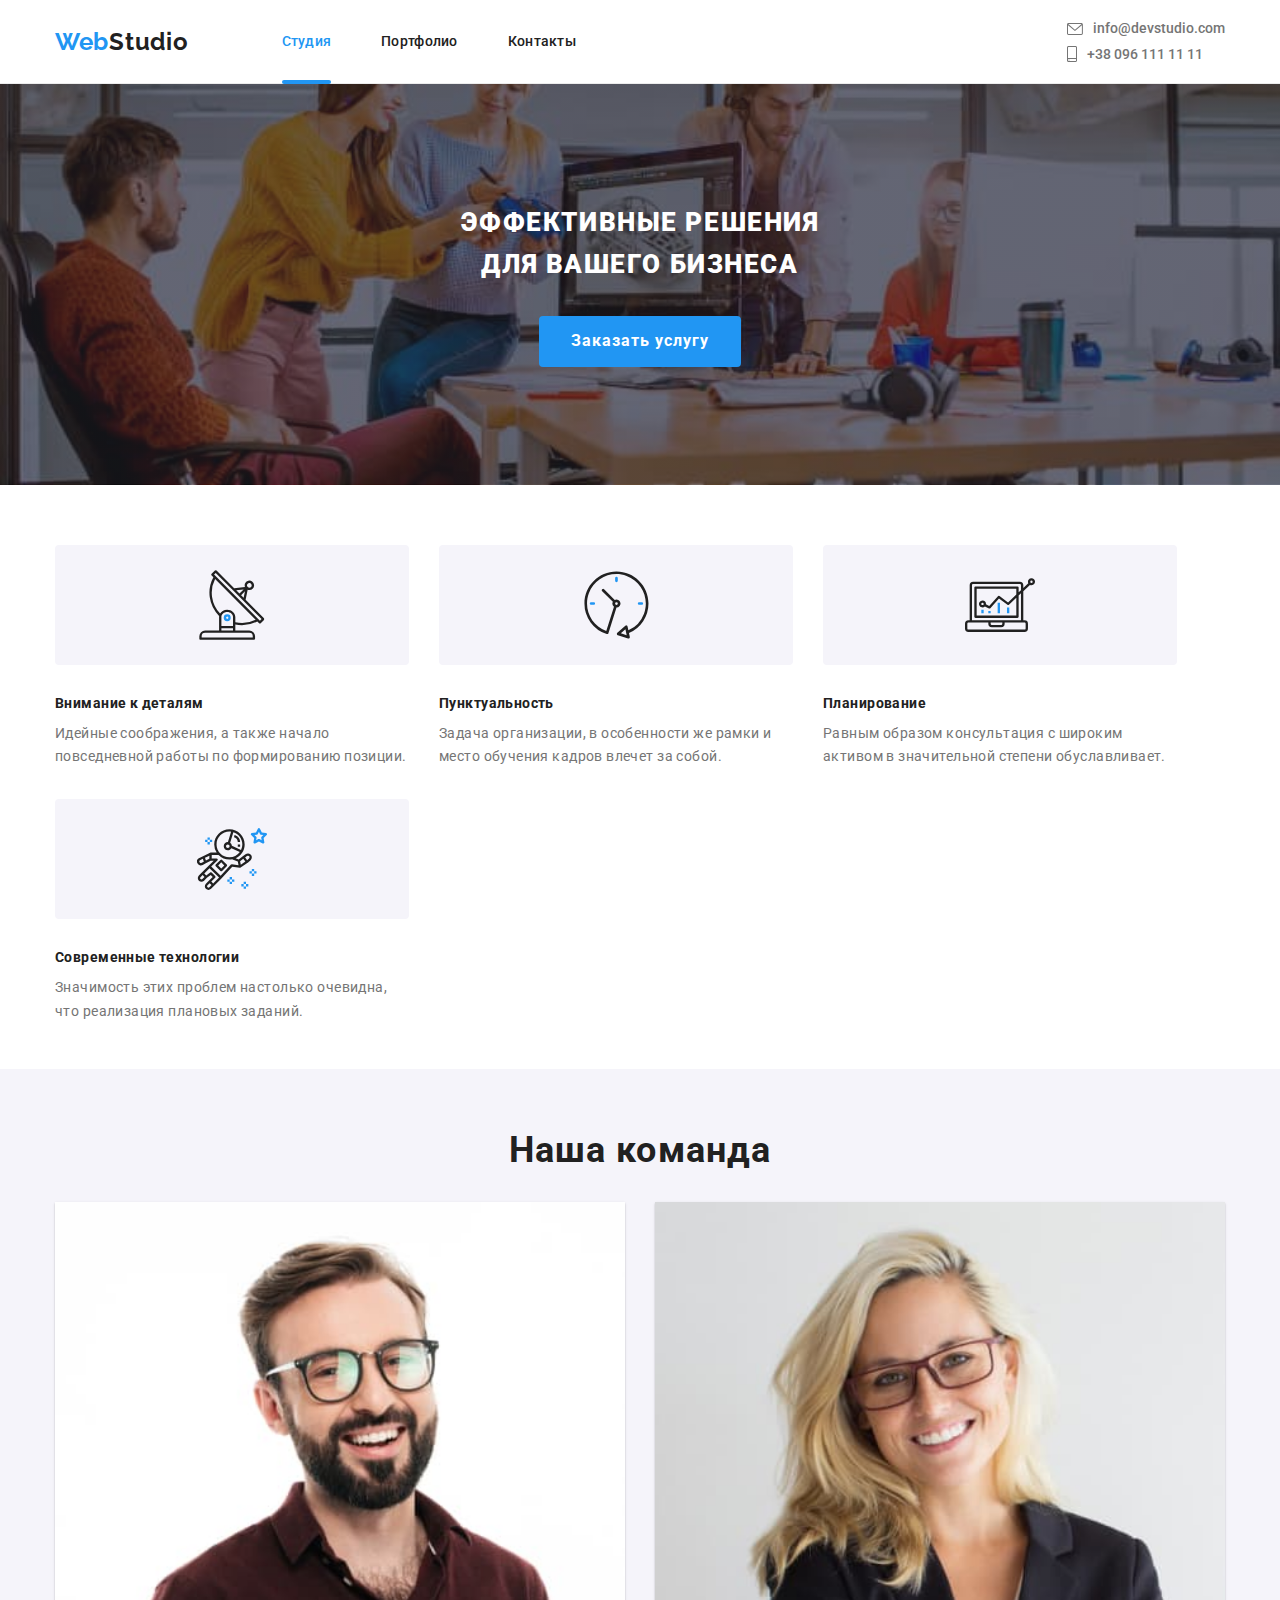
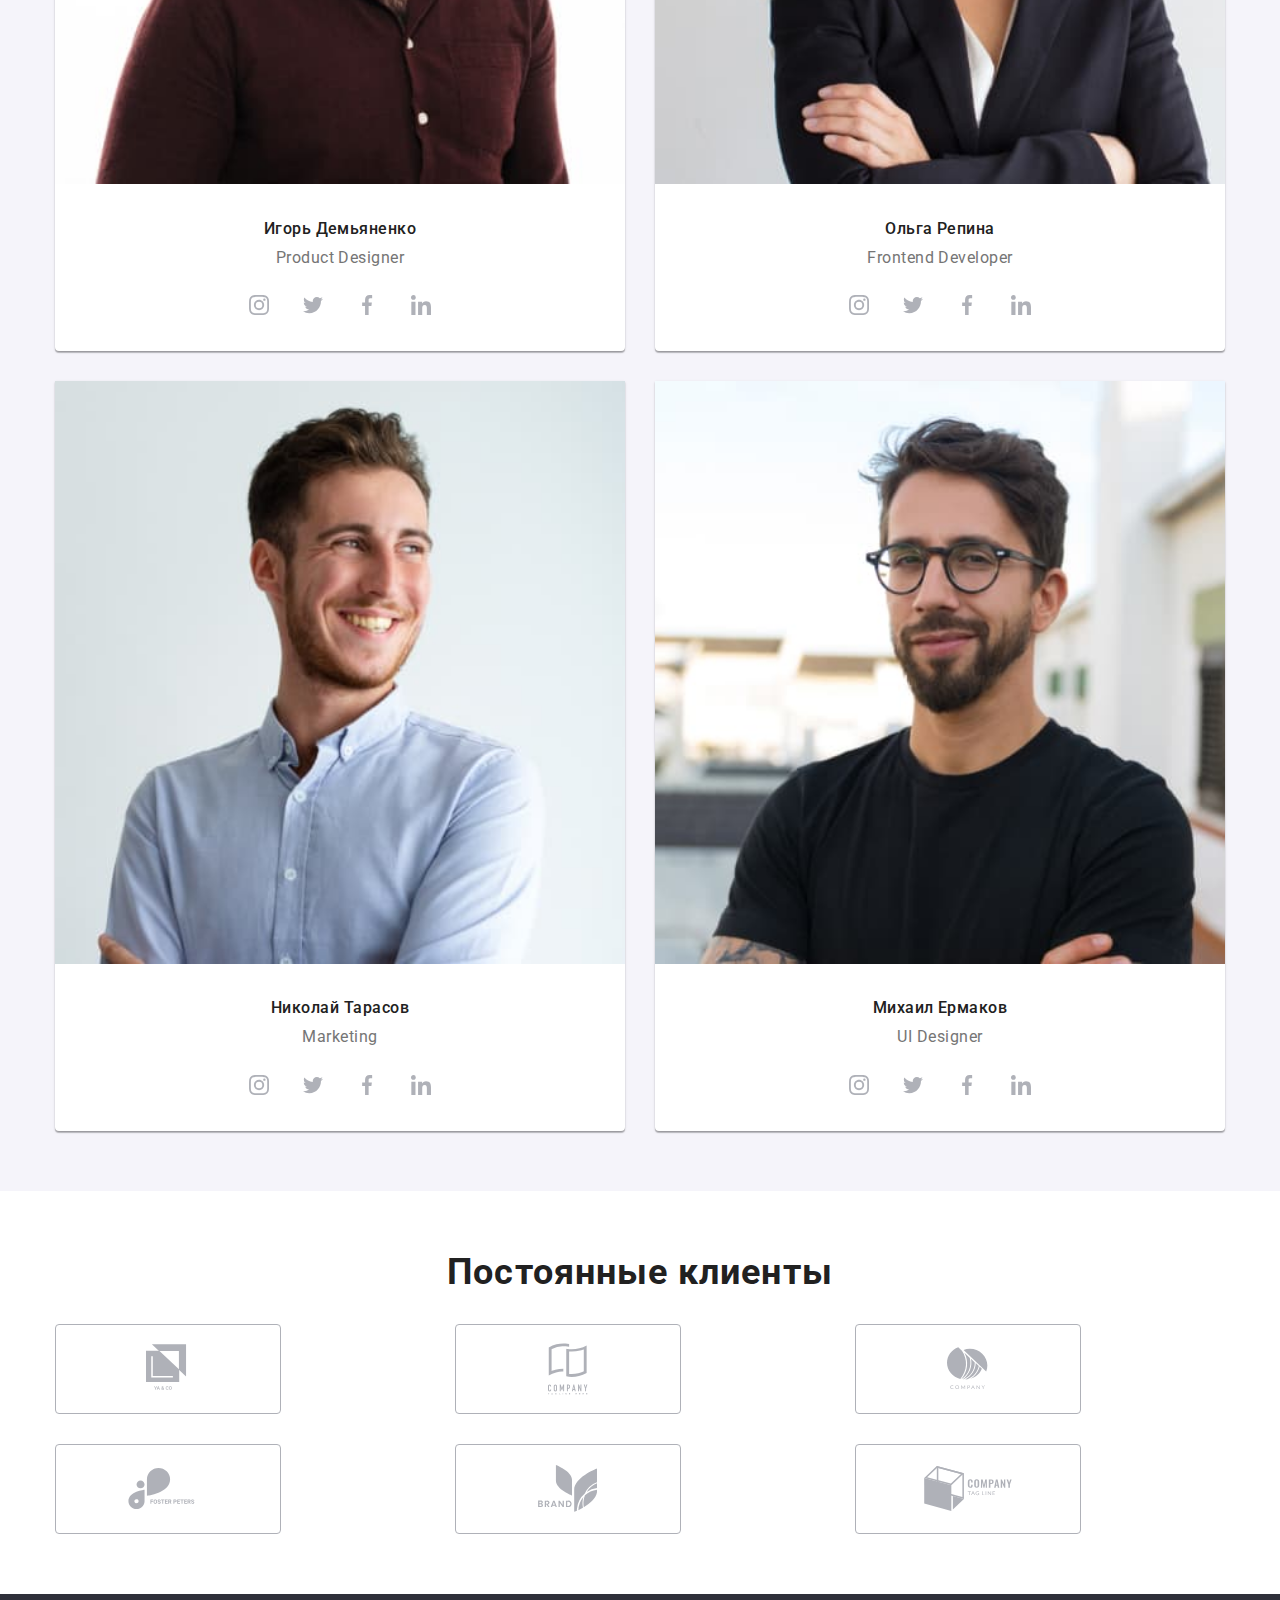
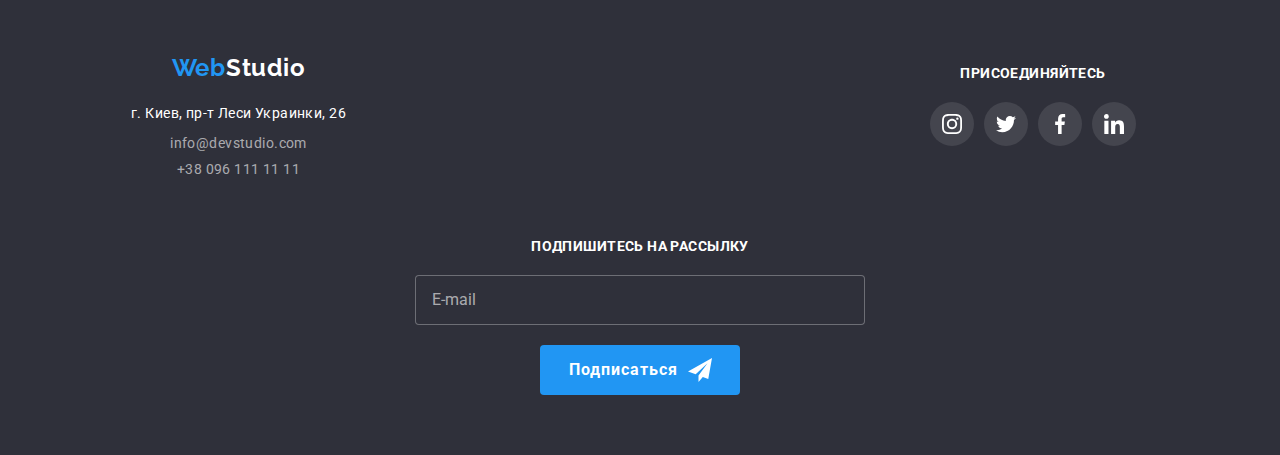
==== commit bce6f0c0: "Добавляет разметку для таблета" ====
--- a/index.html
+++ b/index.html
@@ -45,30 +45,30 @@
             <h2 class="visually-hidden">Наши преимущества</h2>
             <ul class="advantages">
                 <li class="advantages__item">
-                    <svg class="advantages__icon" width="65.32px" height="70px">
+                    <div class="advantages__icon"><svg width="65.32px" height="70px">
                         <use href="./images/symbol-defs.svg#icon-Group"></use>
-                    </svg>
+                    </svg></div>
                     <h3 class="advantages__name">Внимание к деталям</h3>
                     <p class="advantages__description">Идейные соображения, а также начало повседневной работы по формированию позиции.</p>
                 </li>
                 <li class="advantages__item">
-                    <svg class="advantages__icon" width="66.96px" height="70px">
+                    <div  class="advantages__icon"><svg width="66.96px" height="70px">
                         <use href="./images/symbol-defs.svg#icon-clock"></use>
-                    </svg>
+                    </svg></div>
                     <h3 class="advantages__name">Пунктуальность</h3>
                     <p class="advantages__description">Задача организации, в особенности же рамки и место обучения кадров влечет за собой.</p>
                 </li>
                 <li class="advantages__item">
-                    <svg class="advantages__icon" width="70px" height="70px">
+                    <div class="advantages__icon"><svg  width="70px" height="70px">
                         <use href="./images/symbol-defs.svg#icon-diagram"></use>
-                    </svg>
+                    </svg></div>
                     <h3 class="advantages__name">Планирование</h3>
                     <p class="advantages__description">Равным образом консультация с широким активом в значительной степени обуславливает.</p>
                 </li>
                 <li class="advantages__item">
-                    <svg class="advantages__icon" width="70px" height="70px">
+                    <div class="advantages__icon"><svg  width="70px" height="70px">
                         <use href="./images/symbol-defs.svg#icon-astronaut"></use>
-                    </svg>
+                    </svg></div>
                     <h3 class="advantages__name">Современные технологии</h3>
                     <p class="advantages__description">Значимость этих проблем настолько очевидна, что реализация плановых заданий.</p>
                 </li>
@@ -229,6 +229,7 @@
     <footer class="footer">
         <div class="container container--small">
             <div class="footer-container">
+                <div class="adress-group">
                 <div class="adress-container">
                     <a href="./index.html" class="logo logo--white"> <span class="logo__name">Web</span>Studio</a>
                     <address class="address">
@@ -256,6 +257,7 @@
                                 </svg></a></li>
                     </ul>
                 </div>
+                </div>
                 <div class="footer-form">
                     <h2 class="social__name">Подпишитесь на рассылку</h2>
                     <form class="subscription-form">
--- a/css/main.min.css
+++ b/css/main.min.css
@@ -1,2 +1,2 @@
-/*! modern-normalize v1.0.0 | MIT License | https://github.com/sindresorhus/modern-normalize */ul{list-style:none}a{text-decoration:none}code,kbd,samp,pre{font-family:"Open Sans", sans-serif;font-size:1em}*,*::before,*::after{-webkit-box-sizing:border-box;box-sizing:border-box}:root{-moz-tab-size:4;-o-tab-size:4;tab-size:4}html{line-height:1.15;-webkit-text-size-adjust:100%}body{margin:0;padding:0}body{font-family:system-ui,-apple-system,"Segoe UI",Roboto,Helvetica,Arial,sans-serif,"Apple Color Emoji","Segoe UI Emoji"}hr{height:0;color:inherit}abbr[title]{-webkit-text-decoration:underline dotted;text-decoration:underline dotted}b,strong{font-weight:bolder}small{font-size:80%}sub,sup{font-size:75%;line-height:0;position:relative;vertical-align:baseline}sub{bottom:-0.25em}sup{top:-0.5em}table{text-indent:0;border-color:inherit}button,input,optgroup,select,textarea{font-family:inherit;font-size:100%;line-height:1.15;margin:0}address{font-style:normal}button,select{text-transform:none}button,[type="button"],[type="reset"],[type="submit"]{-webkit-appearance:button}::-moz-focus-inner{border-style:none;padding:0}:-moz-focusring{outline:1px dotted ButtonText}:-moz-ui-invalid{box-shadow:none}legend{padding:0}progress{vertical-align:baseline}::-webkit-inner-spin-button,::-webkit-outer-spin-button{height:auto}[type="search"]{-webkit-appearance:textfield;outline-offset:-2px}::-webkit-search-decoration{-webkit-appearance:none}::-webkit-file-upload-button{-webkit-appearance:button;font:inherit}summary{display:list-item}html{-webkit-box-sizing:border-box;box-sizing:border-box}*{-webkit-box-sizing:inherit;box-sizing:inherit}:root{--blue-text: rgba(33, 150, 243, 1);--black-text: rgba(33, 33, 33, 1);--grey-text: rgba(117, 117, 117, 1);--white-text: rgba(255, 255, 255, 1);--lihtblack-text: rgba(47, 48, 58, 1);--lihtgrey-text: rgba(245, 244, 250, 1);--middlewhite-text: rgba(255, 255, 255, 0.6);--border-colorprj: #eeeeee;--backgroundlitht-color: #f5f4fa;--svg-maincolor: #afb1b8;--backgroundlitht-icon: rgba(255, 255, 255, 0.1);--backgroundblack-color: rgba(47, 48, 58, 0.8);--backdrop-color: rgba(0, 0, 0, 0.2);--time-cubic: cubic-bezier(0.4, 0, 0.2, 1);--border-color: rgba(255, 255, 255, 0.3);--border-form: rgba(33, 33, 33, 0.2);--holder-color: rgba(117, 117, 117, 0.5);--overlay-color: rgba(33, 150, 243, 0.9);--dogovor: #757575;--modal-button-sumbit: #188ce8}body{font-family:Roboto, sans-serif}ul{padding:0;margin:0}.container{margin-left:auto;margin-right:auto;max-width:480px;padding:60px 15px}@media screen and (min-width: 768px){.container{max-width:768px}}@media screen and (min-width: 1200px){.container{max-width:1200px}}.container--small{padding:0px 15px}.logo{display:inline-block;font-family:Raleway, sans-serif;font-size:26px;line-height:1.2;font-weight:700;color:var(--black-text);letter-spacing:0.03em;margin-top:16px;margin-bottom:16px}@media screen and (min-width: 768px){.logo{margin-top:26px;margin-bottom:26px}}.logo__name{color:var(--blue-text)}.logo--white{color:var(--white-text);margin:0}.page-header{border-bottom:1px solid #ececec}@media screen and (min-width: 768px){.page-header__container{display:-webkit-box;display:-ms-flexbox;display:flex;-webkit-box-align:center;-ms-flex-align:center;align-items:center}}@media screen and (min-width: 768px){.nav{display:-webkit-box;display:-ms-flexbox;display:flex;-webkit-box-align:center;-ms-flex-align:center;align-items:center}}.nav__list{display:none}@media screen and (min-width: 768px){.nav__list{display:-webkit-box;display:-ms-flexbox;display:flex}}.nav__link{display:block;margin-top:32px;margin-bottom:32px;font-size:14px;line-height:1.2;font-weight:500;color:var(--black-text);letter-spacing:0.02em;-webkit-transition:color 250ms var(--time-cubic);transition:color 250ms var(--time-cubic)}.nav__link:hover,.nav__link:focus{color:var(--blue-text);outline:none}.nav__link--active{display:block;color:var(--blue-text);font-size:14px;line-height:1.2;font-weight:500;letter-spacing:0.02em;margin-top:32px}.nav__link--active::after{position:absolute;content:"";display:block;height:4px;width:100%;border-radius:2px;background-color:var(--blue-text);left:0;bottom:-1px}.nav__item{margin-left:50px;position:relative}.nav__item:first-child{margin-left:93px}.head-contacts{display:none}@media screen and (min-width: 768px){.head-contacts{display:-webkit-box;display:-ms-flexbox;display:flex;-webkit-box-orient:vertical;-webkit-box-direction:normal;-ms-flex-direction:column;flex-direction:column;-webkit-box-align:start;-ms-flex-align:start;align-items:flex-start;margin-left:auto;margin-top:21px;margin-bottom:21px}}@media screen and (min-width: 768px){.head-contacts__item{margin-bottom:10px}.head-contacts__item:last-child{margin-bottom:0px}}.head-contacts__link{font-size:14px;line-height:1.1;font-weight:500;color:var(--grey-text);display:-webkit-box;display:-ms-flexbox;display:flex;-webkit-box-align:center;-ms-flex-align:center;align-items:center;-webkit-box-pack:center;-ms-flex-pack:center;justify-content:center;-webkit-transition:color 250ms var(--time-cubic);transition:color 250ms var(--time-cubic)}.head-contacts__link:hover,.head-contacts__link:focus{color:var(--blue-text)}.head-contacts__icon{margin-right:10px;fill:currentColor}.footer{background-color:var(--lihtblack-text)}.footer-container{padding-top:60px;padding-bottom:60px;text-align:center}.address__contacts{font-size:14px;line-height:1.1;font-weight:400;color:var(--middlewhite-text);letter-spacing:0.03em}.address__text{margin-top:20px;margin-bottom:8px;font-size:14px;line-height:1.7;font-weight:400;color:var(--white-text);letter-spacing:0.03em}.adress__item{margin-bottom:8px}.adress__item:last-child{margin-bottom:0px}.social{margin-top:60px}.social__name{margin-bottom:20px;color:var(--white-text);font-size:14px;line-height:1.17;letter-spacing:0.03em;text-transform:uppercase}.social__list{display:-webkit-box;display:-ms-flexbox;display:flex;-webkit-box-align:center;-ms-flex-align:center;align-items:center;-webkit-box-pack:center;-ms-flex-pack:center;justify-content:center}.social__item{margin-right:10px}.social__item:last-child{margin-right:0px}.social__link{display:-webkit-box;display:-ms-flexbox;display:flex;width:44px;height:44px;-webkit-box-align:center;-ms-flex-align:center;align-items:center;-webkit-box-pack:center;-ms-flex-pack:center;justify-content:center;color:var(--white-text);border-radius:50px;background:var(--backgroundlitht-icon);-webkit-transition:background-color 250ms var(--time-cubic);transition:background-color 250ms var(--time-cubic)}.social__link:hover,.social__link:focus{background-color:var(--blue-text)}.social__icon{fill:currentColor}.footer-form{margin-top:60px}.subscription-form{display:-webkit-box;display:-ms-flexbox;display:flex;-webkit-box-orient:vertical;-webkit-box-direction:normal;-ms-flex-direction:column;flex-direction:column;-webkit-box-align:center;-ms-flex-align:center;align-items:center}.subscription-form__input{width:100%;border:1px solid var(--border-color);border-radius:4px;background-color:var(--lihtblack-text);padding-top:15px;padding-bottom:15px;padding-left:16px}.subscription-form__input::-webkit-input-placeholder{font-size:16px;line-height:1.25;color:var(--middlewhite-text)}.subscription-form__input:-ms-input-placeholder{font-size:16px;line-height:1.25;color:var(--middlewhite-text)}.subscription-form__input::-ms-input-placeholder{font-size:16px;line-height:1.25;color:var(--middlewhite-text)}.subscription-form__input::placeholder{font-size:16px;line-height:1.25;color:var(--middlewhite-text)}.subscription-form__name{font-weight:700;font-size:16px;line-height:1.88;letter-spacing:0.06em}.subscription-form__btn{display:-webkit-box;display:-ms-flexbox;display:flex;-webkit-box-align:center;-ms-flex-align:center;align-items:center;margin-top:20px;min-width:200px;background-color:var(--blue-text);border:none;border-radius:4px;padding-top:10px;padding-bottom:10px;padding-left:29px;color:var(--white-text)}.subscription-form__icon{fill:currentColor;margin-left:10px}.visually-hidden{position:absolute;width:1px;height:1px;margin:-1px;border:0;padding:0;white-space:nowrap;-webkit-clip-path:inset(100%);clip-path:inset(100%);clip:rect(0 0 0 0);overflow:hidden}.hero{text-align:center;background-image:-webkit-gradient(linear, left top, right top, from(rgba(47,48,58,0.4)), to(rgba(47,48,58,0.4))),url(../../images/mobilehero.jpg);background-image:linear-gradient(to right, rgba(47,48,58,0.4), rgba(47,48,58,0.4)),url(../../images/mobilehero.jpg);background-repeat:no-repeat;background-size:cover;background-position:center;width:100%;margin-left:auto;margin-right:auto}@media (min-device-pixel-ratio: 2), (-webkit-min-device-pixel-ratio: 2), (min-resolution: 192dpi), (min-resolution: 2dppx){.hero{background-image:-webkit-gradient(linear, left top, right top, from(rgba(47,48,58,0.4)), to(rgba(47,48,58,0.4))),url(../../images/mobileherox2.jpg);background-image:linear-gradient(to right, rgba(47,48,58,0.4), rgba(47,48,58,0.4)),url(../../images/mobileherox2.jpg)}}.hero__container{padding-top:118px;padding-bottom:118px}.hero__name{margin-top:0px;margin-bottom:30px;font-size:26px;line-height:1.615;font-weight:900;color:var(--white-text);letter-spacing:0.06em;text-transform:uppercase}.hero__btn{min-width:200px;display:inline-block;border:none;border-radius:4px;padding:10px 32px;font-size:16px;line-height:1.9;font-weight:700;color:var(--white-text);background-color:var(--blue-text);letter-spacing:0.06em;cursor:pointer}.advantages__icon{display:-webkit-box;display:-ms-flexbox;display:flex;background-color:var(--backgroundlitht-color);width:100%;height:120px;border-radius:4px;-webkit-box-pack:center;-ms-flex-pack:center;justify-content:center;-webkit-box-align:center;-ms-flex-align:center;align-items:center;margin-bottom:30px}@media (max-width: 480px){.advantages__item{margin-bottom:30px}.advantages__item:last-child{margin-bottom:0px}}.advantages__name{text-align:center;margin-top:0px;margin-bottom:10px;font-size:14px;line-height:1.2;font-weight:700;color:var(--black-text);letter-spacing:0.03em}.advantages__description{margin-top:0px;margin-bottom:0px;font-size:14px;line-height:1.7;font-weight:400;color:var(--grey-text);letter-spacing:0.03em}.exapls-section{display:none}.section-name{margin-top:0px;margin-bottom:30px;text-align:center;font-size:36px;line-height:1.2;font-weight:700;color:var(--black-text);letter-spacing:0.03em}.exampls{display:-webkit-box;display:-ms-flexbox;display:flex}.exampls__item{position:relative;margin-left:30px}.exampls__item:first-child{margin-left:0px}.exampls__img{display:block}.exampls__name{position:absolute;bottom:0px;right:0px;width:100%;margin:0;display:-webkit-box;display:-ms-flexbox;display:flex;-webkit-box-align:center;-ms-flex-align:center;align-items:center;-webkit-box-pack:center;-ms-flex-pack:center;justify-content:center;padding-top:27px;padding-bottom:27px;background-image:-webkit-gradient(linear, left top, right top, from(var(--backgroundblack-color)), to(var(--backgroundblack-color)));background-image:linear-gradient(to right, var(--backgroundblack-color), var(--backgroundblack-color));text-align:center;font-size:14px;line-height:1.14;font-weight:700;color:var(--white-text);letter-spacing:0.03em}.team{background-color:var(--backgroundlitht-color);margin-left:auto;margin-right:auto}.team__foto{width:100%}.team__item{border-radius:0px 0px 4px 4px;-webkit-box-shadow:0px 1px 3px rgba(0,0,0,0.12),0px 1px 1px rgba(0,0,0,0.14),0px 2px 1px rgba(0,0,0,0.2);box-shadow:0px 1px 3px rgba(0,0,0,0.12),0px 1px 1px rgba(0,0,0,0.14),0px 2px 1px rgba(0,0,0,0.2);text-align:center;background-color:var(--white-text);margin-bottom:30px}.team__item:last-child{margin-bottom:0px}.team__name{margin-top:30px;margin-bottom:10px;font-size:16px;line-height:1.2;font-weight:500;color:var(--black-text);letter-spacing:0.03em}.team__info{margin-top:0px;margin-bottom:0px;font-size:16px;line-height:1.2;font-weight:400;color:var(--grey-text);letter-spacing:0.03em}.social-network{display:-webkit-box;display:-ms-flexbox;display:flex;-webkit-box-align:center;-ms-flex-align:center;align-items:center;-webkit-box-pack:center;-ms-flex-pack:center;justify-content:center}.social-network__item{margin-top:16px;margin-right:10px;margin-bottom:24px}.social-network__item:last-child{margin-right:0px}.social-network__link{width:44px;height:44px;display:-webkit-box;display:-ms-flexbox;display:flex;-webkit-box-pack:center;-ms-flex-pack:center;justify-content:center;-webkit-box-align:center;-ms-flex-align:center;align-items:center;color:var(--svg-maincolor);-webkit-transition:background-color 250ms var(--time-cubic),border-radius 250ms var(--time-cubic),color 250ms var(--time-cubic);transition:background-color 250ms var(--time-cubic),border-radius 250ms var(--time-cubic),color 250ms var(--time-cubic)}.social-network__link:hover,.social-network__link:focus{border-radius:50px;background-color:var(--blue-text);color:var(--white-text);outline:none}.social-network__icon{fill:currentColor}.clients{display:-webkit-box;display:-ms-flexbox;display:flex;-ms-flex-wrap:wrap;flex-wrap:wrap;margin:-15px}.clients__item{margin:15px}.clients__link{display:-webkit-box;display:-ms-flexbox;display:flex;width:210px;height:90px;border:1px solid var(--svg-maincolor);-webkit-box-align:center;-ms-flex-align:center;align-items:center;-webkit-box-pack:center;-ms-flex-pack:center;justify-content:center;color:var(--svg-maincolor);border-radius:4px;-webkit-transition:color 250ms var(--time-cubic),border 250ms var(--time-cubic);transition:color 250ms var(--time-cubic),border 250ms var(--time-cubic)}.clients__link:hover,.clients__link:focus{color:var(--blue-text);border:1px solid var(--blue-text)}.clients__icon{fill:currentColor}.backdrop{position:fixed;top:0;left:0;height:100%;width:100%;background-color:var(--backdrop-color)}.backdrop.is-hidden{opacity:0;pointer-events:none}.modal{position:absolute;top:50%;left:50%;-webkit-transform:translate(-50%, -50%);transform:translate(-50%, -50%);padding:40px;width:100%;background-color:var(--white-text);-webkit-box-shadow:0px 1px 3px rgba(0,0,0,0.12),0px 1px 1px rgba(0,0,0,0.14),0px 2px 1px rgba(0,0,0,0.2);box-shadow:0px 1px 3px rgba(0,0,0,0.12),0px 1px 1px rgba(0,0,0,0.14),0px 2px 1px rgba(0,0,0,0.2);border-radius:4px}.modal__btn{position:absolute;top:8px;right:8px;width:30px;height:30px;border:1px solid rgba(0,0,0,0.1);border-radius:50%;background-color:var(--white-text);outline:none}.modal__btn:hover,.modal__btn:focus{cursor:pointer;color:var(--blue-text)}.modal__icon{fill:currentColor}.modal__name{font-weight:700;font-size:20px;line-height:1.15;margin-top:0;margin-bottom:12px}.modal-form{width:370px}.modal-form__label{font-size:12px;line-height:1.17;font-weight:400px;letter-spacing:0.01em;color:var(--grey-text);margin-bottom:4px}.form-field{position:relative;margin-bottom:10px}.form-field__input{padding-top:12px;padding-bottom:12px;padding-left:42px;border:1px solid var(--border-form);border-radius:4px;width:100%;-webkit-transition:border-color 250ms var(--time-cubic);transition:border-color 250ms var(--time-cubic)}.form-field__input:hover,.form-field__input:focus{cursor:pointer;border-color:var(--blue-text);outline:none}.form-field__icon{position:absolute;top:50%;left:15px;-webkit-transform:translateY(-50%);transform:translateY(-50%);-webkit-transition:fill 250ms var(--time-cubic);transition:fill 250ms var(--time-cubic)}.form-field__input:hover+.form-field__icon,.form-field__input:focus+.form-field__icon{fill:var(--blue-text)}.texteria{display:-webkit-box;display:-ms-flexbox;display:flex;-webkit-box-orient:vertical;-webkit-box-direction:normal;-ms-flex-direction:column;flex-direction:column;margin-bottom:20px}.texteria__text{padding:12px 16px;border:1px solid var(--border-form);resize:none;width:100%;height:120px;border-radius:4px;-webkit-transition:border-color 250ms var(--time-cubic);transition:border-color 250ms var(--time-cubic)}.texteria__text:hover,.texteria__text:focus{cursor:pointer;outline:none;border-color:var(--blue-text)}.texteria__text:hover::-webkit-input-placeholder,.texteria__text:focus::-webkit-input-placeholder{font-size:12px;line-height:1.17;font-weight:400px;letter-spacing:0.01em;color:var(--holder-color)}.texteria__text:hover:-ms-input-placeholder,.texteria__text:focus:-ms-input-placeholder{font-size:12px;line-height:1.17;font-weight:400px;letter-spacing:0.01em;color:var(--holder-color)}.texteria__text:hover::-ms-input-placeholder,.texteria__text:focus::-ms-input-placeholder{font-size:12px;line-height:1.17;font-weight:400px;letter-spacing:0.01em;color:var(--holder-color)}.texteria__text:hover::placeholder,.texteria__text:focus::placeholder{font-size:12px;line-height:1.17;font-weight:400px;letter-spacing:0.01em;color:var(--holder-color)}.checkbox{display:-webkit-box;display:-ms-flexbox;display:flex;-webkit-box-align:center;-ms-flex-align:center;align-items:center;margin-bottom:30px}.checkbox__label{font-size:12px;line-height:1.7;font-weight:400px;letter-spacing:0.03em;color:var(--dogovor);display:-webkit-box;display:-ms-flexbox;display:flex;-webkit-box-align:center;-ms-flex-align:center;align-items:center}.checkbox__input{position:absolute;width:1px;height:1px;margin:-1px;border:0;padding:0;white-space:nowrap;-webkit-clip-path:inset(100%);clip-path:inset(100%);clip:rect(0 0 0 0);overflow:hidden}.checkbox__link{color:var(--blue-text);text-decoration:underline;margin-left:2px}.checkbox__icon{margin-right:8.38px;border:2px solid #212121;fill:var(--white-text);-webkit-transition:border-color 250ms var(--time-cubic),background-color 250ms var(--time-cubic);transition:border-color 250ms var(--time-cubic),background-color 250ms var(--time-cubic)}.checkbox__input:checked+.checkbox__icon{border-color:var(--blue-text);background-color:var(--blue-text);background-origin:border-box}.modal-form__btn{display:block;margin-left:auto;margin-right:auto;background-color:var(--blue-text);border:1px solid var(--blue-text);border-radius:4px;-webkit-box-shadow:0px 4px 4px rgba(0,0,0,0.15);box-shadow:0px 4px 4px rgba(0,0,0,0.15);padding:10px 55px;font-size:16px;line-height:1.86;font-weight:700px;letter-spacing:0.06em;color:var(--white-text)}.modal-form__btn:hover,.modal-form__btn:focus{background-color:var(--modal-button-sumbit);cursor:pointer}.filters-list{display:-webkit-box;display:-ms-flexbox;display:flex;-ms-flex-wrap:wrap;flex-wrap:wrap;margin-top:-15px}.filters-list__item{margin-right:8px;margin-top:15px}.filters-list__item:last-child{margin-left:0px}.filters-list__btn{font-size:16px;line-height:1.6;font-weight:500;color:var(--black-text);background-color:var(--lihtgrey-text);letter-spacing:0.03em;border:none;border-color:var(--lihtgrey-text);border-radius:4px;padding:6px 22px;cursor:pointer;-webkit-transition:color 250ms var(--time-cubic),background-color 250ms var(--time-cubic),-webkit-box-shadow 250ms var(--time-cubic);transition:color 250ms var(--time-cubic),background-color 250ms var(--time-cubic),-webkit-box-shadow 250ms var(--time-cubic);transition:color 250ms var(--time-cubic),background-color 250ms var(--time-cubic),box-shadow 250ms var(--time-cubic);transition:color 250ms var(--time-cubic),background-color 250ms var(--time-cubic),box-shadow 250ms var(--time-cubic),-webkit-box-shadow 250ms var(--time-cubic)}.filters-list__btn:hover,.filters-list__btn:focus{color:var(--white-text);background-color:var(--blue-text);-webkit-box-shadow:0px 3px 1px rgba(0,0,0,0.1),0px 1px 2px rgba(0,0,0,0.08),0px 2px 2px rgba(0,0,0,0.12);box-shadow:0px 3px 1px rgba(0,0,0,0.1),0px 1px 2px rgba(0,0,0,0.08),0px 2px 2px rgba(0,0,0,0.12)}.projects{display:-webkit-box;display:-ms-flexbox;display:flex;-ms-flex-wrap:wrap;flex-wrap:wrap;margin-top:40px}.projects__item{width:100%;margin-bottom:30px;border:1px solid var(--border-colorprj)}.projects__item:last-child{margin-bottom:0px}.projects__link{display:block;-webkit-transition:-webkit-box-shadow 250ms var(--time-cubic);transition:-webkit-box-shadow 250ms var(--time-cubic);transition:box-shadow 250ms var(--time-cubic);transition:box-shadow 250ms var(--time-cubic), -webkit-box-shadow 250ms var(--time-cubic)}.projects__link:hover,.projects__link:focus{-webkit-box-shadow:0px 1px 1px rgba(0,0,0,0.12),0px 4px 4px rgba(0,0,0,0.06),1px 4px 6px rgba(0,0,0,0.16);box-shadow:0px 1px 1px rgba(0,0,0,0.12),0px 4px 4px rgba(0,0,0,0.06),1px 4px 6px rgba(0,0,0,0.16);cursor:pointer}.projects__name{margin-top:20px;margin-bottom:4px;margin-left:24px;font-size:18px;line-height:2;font-weight:700;color:var(--black-text)}.projects__description{margin-top:0px;margin-bottom:0px;margin-left:24px;padding-bottom:20px;font-size:16px;line-height:1.9;font-weight:400;color:var(--grey-text)}.product-thumb{position:relative;overflow:hidden;width:100%}.product-thumb__overlay{position:absolute;top:0;left:0;display:inline-block;width:100%;height:100%;padding:63px 24px;-webkit-transform:translateY(100%);transform:translateY(100%);background-color:var(--overlay-color);-webkit-transition:-webkit-transform 250ms var(--time-cubic);transition:-webkit-transform 250ms var(--time-cubic);transition:transform 250ms var(--time-cubic);transition:transform 250ms var(--time-cubic), -webkit-transform 250ms var(--time-cubic)}.product-thumb__description{font-weight:400;font-size:18px;line-height:1.56;letter-spacing:0.03em;color:var(--white-text);margin:0}.product-thumb:hover .product-thumb__overlay{-webkit-transform:translateY(0);transform:translateY(0)}
+/*! modern-normalize v1.0.0 | MIT License | https://github.com/sindresorhus/modern-normalize */ul{list-style:none}a{text-decoration:none}code,kbd,samp,pre{font-family:"Open Sans", sans-serif;font-size:1em}*,*::before,*::after{-webkit-box-sizing:border-box;box-sizing:border-box}:root{-moz-tab-size:4;-o-tab-size:4;tab-size:4}html{line-height:1.15;-webkit-text-size-adjust:100%}body{margin:0;padding:0}body{font-family:system-ui,-apple-system,"Segoe UI",Roboto,Helvetica,Arial,sans-serif,"Apple Color Emoji","Segoe UI Emoji"}hr{height:0;color:inherit}abbr[title]{-webkit-text-decoration:underline dotted;text-decoration:underline dotted}b,strong{font-weight:bolder}small{font-size:80%}sub,sup{font-size:75%;line-height:0;position:relative;vertical-align:baseline}sub{bottom:-0.25em}sup{top:-0.5em}table{text-indent:0;border-color:inherit}button,input,optgroup,select,textarea{font-family:inherit;font-size:100%;line-height:1.15;margin:0}address{font-style:normal}button,select{text-transform:none}button,[type="button"],[type="reset"],[type="submit"]{-webkit-appearance:button}::-moz-focus-inner{border-style:none;padding:0}:-moz-focusring{outline:1px dotted ButtonText}:-moz-ui-invalid{box-shadow:none}legend{padding:0}progress{vertical-align:baseline}::-webkit-inner-spin-button,::-webkit-outer-spin-button{height:auto}[type="search"]{-webkit-appearance:textfield;outline-offset:-2px}::-webkit-search-decoration{-webkit-appearance:none}::-webkit-file-upload-button{-webkit-appearance:button;font:inherit}summary{display:list-item}html{-webkit-box-sizing:border-box;box-sizing:border-box}*{-webkit-box-sizing:inherit;box-sizing:inherit}:root{--blue-text: rgba(33, 150, 243, 1);--black-text: rgba(33, 33, 33, 1);--grey-text: rgba(117, 117, 117, 1);--white-text: rgba(255, 255, 255, 1);--lihtblack-text: rgba(47, 48, 58, 1);--lihtgrey-text: rgba(245, 244, 250, 1);--middlewhite-text: rgba(255, 255, 255, 0.6);--border-colorprj: #eeeeee;--backgroundlitht-color: #f5f4fa;--svg-maincolor: #afb1b8;--backgroundlitht-icon: rgba(255, 255, 255, 0.1);--backgroundblack-color: rgba(47, 48, 58, 0.8);--backdrop-color: rgba(0, 0, 0, 0.2);--time-cubic: cubic-bezier(0.4, 0, 0.2, 1);--border-color: rgba(255, 255, 255, 0.3);--border-form: rgba(33, 33, 33, 0.2);--holder-color: rgba(117, 117, 117, 0.5);--overlay-color: rgba(33, 150, 243, 0.9);--dogovor: #757575;--modal-button-sumbit: #188ce8}body{font-family:Roboto, sans-serif}ul{padding:0;margin:0}.container{margin-left:auto;margin-right:auto;max-width:480px;padding:60px 15px}@media screen and (min-width: 768px){.container{max-width:768px}}@media screen and (min-width: 1200px){.container{max-width:1200px}}.container--small{padding:0px 15px}.logo{display:inline-block;font-family:Raleway, sans-serif;font-size:24px;line-height:1.167;font-weight:700;color:var(--black-text);letter-spacing:0.03em;margin-top:16px;margin-bottom:16px}@media screen and (min-width: 768px){.logo{margin-top:26px;margin-bottom:26px}}.logo__name{color:var(--blue-text)}.logo--white{color:var(--white-text);margin:0}.page-header{border-bottom:1px solid #ececec}@media screen and (min-width: 768px){.page-header__container{display:-webkit-box;display:-ms-flexbox;display:flex;-webkit-box-align:center;-ms-flex-align:center;align-items:center}}@media screen and (min-width: 768px){.nav{display:-webkit-box;display:-ms-flexbox;display:flex;-webkit-box-align:center;-ms-flex-align:center;align-items:center}}.nav__list{display:none}@media screen and (min-width: 768px){.nav__list{display:-webkit-box;display:-ms-flexbox;display:flex}}.nav__link{display:block;margin-top:32px;margin-bottom:32px;font-size:14px;line-height:1.2;font-weight:500;color:var(--black-text);letter-spacing:0.02em;-webkit-transition:color 250ms var(--time-cubic);transition:color 250ms var(--time-cubic)}.nav__link:hover,.nav__link:focus{color:var(--blue-text);outline:none}.nav__link--active{display:block;color:var(--blue-text);font-size:14px;line-height:1.2;font-weight:500;letter-spacing:0.02em;margin-top:32px}.nav__link--active::after{position:absolute;content:"";display:block;height:4px;width:100%;border-radius:2px;background-color:var(--blue-text);left:0;bottom:-2px}.nav__item{margin-left:50px;position:relative}.nav__item:first-child{margin-left:93px}.head-contacts{display:none}@media screen and (min-width: 768px){.head-contacts{display:-webkit-box;display:-ms-flexbox;display:flex;-webkit-box-orient:vertical;-webkit-box-direction:normal;-ms-flex-direction:column;flex-direction:column;-webkit-box-align:start;-ms-flex-align:start;align-items:flex-start;margin-left:auto;margin-top:21px;margin-bottom:21px}}@media screen and (min-width: 768px){.head-contacts__item{margin-bottom:10px}.head-contacts__item:last-child{margin-bottom:0px}}.head-contacts__link{font-size:14px;line-height:1.1;font-weight:500;color:var(--grey-text);display:-webkit-box;display:-ms-flexbox;display:flex;-webkit-box-align:center;-ms-flex-align:center;align-items:center;-webkit-box-pack:center;-ms-flex-pack:center;justify-content:center;-webkit-transition:color 250ms var(--time-cubic);transition:color 250ms var(--time-cubic)}.head-contacts__link:hover,.head-contacts__link:focus{color:var(--blue-text)}.head-contacts__icon{margin-right:10px;fill:currentColor}.footer{background-color:var(--lihtblack-text)}.footer-container{padding-top:60px;padding-bottom:60px;text-align:center}@media (min-width: 768px){.adress-group{padding-right:89px;padding-left:76px;display:-webkit-box;display:-ms-flexbox;display:flex;-ms-flex-wrap:wrap;flex-wrap:wrap;-webkit-box-pack:justify;-ms-flex-pack:justify;justify-content:space-between}}.address__contacts{font-size:14px;line-height:1.1;font-weight:400;color:var(--middlewhite-text);letter-spacing:0.03em}.address__text{margin-top:20px;margin-bottom:8px;font-size:14px;line-height:1.7;font-weight:400;color:var(--white-text);letter-spacing:0.03em}.adress__item{margin-bottom:8px}.adress__item:last-child{margin-bottom:0px}.social{margin-top:60px}@media (min-width: 768px){.social{margin-top:0px}}.social__name{margin-bottom:20px;color:var(--white-text);font-size:14px;line-height:1.17;letter-spacing:0.03em;text-transform:uppercase}.social__list{display:-webkit-box;display:-ms-flexbox;display:flex;-webkit-box-align:center;-ms-flex-align:center;align-items:center;-webkit-box-pack:center;-ms-flex-pack:center;justify-content:center}.social__item{margin-right:10px}.social__item:last-child{margin-right:0px}.social__link{display:-webkit-box;display:-ms-flexbox;display:flex;width:44px;height:44px;-webkit-box-align:center;-ms-flex-align:center;align-items:center;-webkit-box-pack:center;-ms-flex-pack:center;justify-content:center;color:var(--white-text);border-radius:50px;background:var(--backgroundlitht-icon);-webkit-transition:background-color 250ms var(--time-cubic);transition:background-color 250ms var(--time-cubic)}.social__link:hover,.social__link:focus{background-color:var(--blue-text)}.social__icon{fill:currentColor}.footer-form{margin-top:60px}.subscription-form{display:-webkit-box;display:-ms-flexbox;display:flex;-webkit-box-orient:vertical;-webkit-box-direction:normal;-ms-flex-direction:column;flex-direction:column;-webkit-box-align:center;-ms-flex-align:center;align-items:center}.subscription-form__input{width:100%;border:1px solid var(--border-color);border-radius:4px;background-color:var(--lihtblack-text);padding-top:15px;padding-bottom:15px;padding-left:16px}.subscription-form__input::-webkit-input-placeholder{font-size:16px;line-height:1.25;color:var(--middlewhite-text)}.subscription-form__input:-ms-input-placeholder{font-size:16px;line-height:1.25;color:var(--middlewhite-text)}.subscription-form__input::-ms-input-placeholder{font-size:16px;line-height:1.25;color:var(--middlewhite-text)}.subscription-form__input::placeholder{font-size:16px;line-height:1.25;color:var(--middlewhite-text)}@media (min-width: 768px){.subscription-form__input{width:450px}}.subscription-form__name{font-weight:700;font-size:16px;line-height:1.88;letter-spacing:0.06em}.subscription-form__btn{display:-webkit-box;display:-ms-flexbox;display:flex;-webkit-box-align:center;-ms-flex-align:center;align-items:center;margin-top:20px;min-width:200px;background-color:var(--blue-text);border:none;border-radius:4px;padding-top:10px;padding-bottom:10px;padding-left:29px;color:var(--white-text)}.subscription-form__icon{fill:currentColor;margin-left:10px}.visually-hidden{position:absolute;width:1px;height:1px;margin:-1px;border:0;padding:0;white-space:nowrap;-webkit-clip-path:inset(100%);clip-path:inset(100%);clip:rect(0 0 0 0);overflow:hidden}.hero{text-align:center;background-image:-webkit-gradient(linear, left top, right top, from(rgba(47,48,58,0.4)), to(rgba(47,48,58,0.4))),url(../../images/mobilehero.jpg);background-image:linear-gradient(to right, rgba(47,48,58,0.4), rgba(47,48,58,0.4)),url(../../images/mobilehero.jpg);background-repeat:no-repeat;background-size:cover;background-position:center;width:100%;margin-left:auto;margin-right:auto}@media (min-device-pixel-ratio: 2), (-webkit-min-device-pixel-ratio: 2), (min-resolution: 192dpi), (min-resolution: 2dppx){.hero{background-image:-webkit-gradient(linear, left top, right top, from(rgba(47,48,58,0.4)), to(rgba(47,48,58,0.4))),url(../../images/mobileherox2.jpg);background-image:linear-gradient(to right, rgba(47,48,58,0.4), rgba(47,48,58,0.4)),url(../../images/mobileherox2.jpg)}}@media (min-width: 768px){.hero{background-image:-webkit-gradient(linear, left top, right top, from(rgba(47,48,58,0.4)), to(rgba(47,48,58,0.4))),url(../../images/tablethero.jpg);background-image:linear-gradient(to right, rgba(47,48,58,0.4), rgba(47,48,58,0.4)),url(../../images/tablethero.jpg)}}@media (min-width: 768px) and (min-device-pixel-ratio: 2), (min-width: 768px) and (-webkit-min-device-pixel-ratio: 2), (min-width: 768px) and (min-resolution: 192dpi), (min-width: 768px) and (min-resolution: 2dppx){.hero{background-image:-webkit-gradient(linear, left top, right top, from(rgba(47,48,58,0.4)), to(rgba(47,48,58,0.4))),url(../../images/tabletherox2.jpg);background-image:linear-gradient(to right, rgba(47,48,58,0.4), rgba(47,48,58,0.4)),url(../../images/tabletherox2.jpg)}}.hero__container{padding-top:118px;padding-bottom:118px}.hero__name{margin-top:0px;margin-bottom:30px;font-size:26px;line-height:1.615;font-weight:900;color:var(--white-text);letter-spacing:0.06em;text-transform:uppercase}.hero__btn{min-width:200px;display:inline-block;border:none;border-radius:4px;padding:10px 32px;font-size:16px;line-height:1.9;font-weight:700;color:var(--white-text);background-color:var(--blue-text);letter-spacing:0.06em;cursor:pointer}.advantages__icon{display:-webkit-box;display:-ms-flexbox;display:flex;background-color:var(--backgroundlitht-color);width:100%;height:120px;border-radius:4px;-webkit-box-pack:center;-ms-flex-pack:center;justify-content:center;-webkit-box-align:center;-ms-flex-align:center;align-items:center;margin-bottom:30px}@media (min-width: 768px){.advantages{display:-webkit-box;display:-ms-flexbox;display:flex;-ms-flex-wrap:wrap;flex-wrap:wrap;margin:-15px}}.advantages__item{margin-bottom:30px}.advantages__item:last-child{margin-bottom:0px}@media (min-width: 768px){.advantages__item{margin:15px;width:354px}}.advantages__name{text-align:center;margin-top:0px;margin-bottom:10px;font-size:14px;line-height:1.2;font-weight:700;color:var(--black-text);letter-spacing:0.03em}@media (min-width: 768px){.advantages__name{text-align:left}}.advantages__description{margin-top:0px;margin-bottom:0px;font-size:14px;line-height:1.7;font-weight:400;color:var(--grey-text);letter-spacing:0.03em}.exapls-section{display:none}.section-name{margin-top:0px;margin-bottom:30px;text-align:center;font-size:36px;line-height:1.2;font-weight:700;color:var(--black-text);letter-spacing:0.03em}.exampls{display:-webkit-box;display:-ms-flexbox;display:flex}.exampls__item{position:relative;margin-left:30px}.exampls__item:first-child{margin-left:0px}.exampls__img{display:block}.exampls__name{position:absolute;bottom:0px;right:0px;width:100%;margin:0;display:-webkit-box;display:-ms-flexbox;display:flex;-webkit-box-align:center;-ms-flex-align:center;align-items:center;-webkit-box-pack:center;-ms-flex-pack:center;justify-content:center;padding-top:27px;padding-bottom:27px;background-image:-webkit-gradient(linear, left top, right top, from(var(--backgroundblack-color)), to(var(--backgroundblack-color)));background-image:linear-gradient(to right, var(--backgroundblack-color), var(--backgroundblack-color));text-align:center;font-size:14px;line-height:1.14;font-weight:700;color:var(--white-text);letter-spacing:0.03em}.team{background-color:var(--backgroundlitht-color);margin-left:auto;margin-right:auto}.team__foto{width:100%}@media screen and (min-width: 768px){.team__list{display:-webkit-box;display:-ms-flexbox;display:flex;-ms-flex-wrap:wrap;flex-wrap:wrap;margin:-15px}}.team__item{border-radius:0px 0px 4px 4px;-webkit-box-shadow:0px 1px 3px rgba(0,0,0,0.12),0px 1px 1px rgba(0,0,0,0.14),0px 2px 1px rgba(0,0,0,0.2);box-shadow:0px 1px 3px rgba(0,0,0,0.12),0px 1px 1px rgba(0,0,0,0.14),0px 2px 1px rgba(0,0,0,0.2);text-align:center;background-color:var(--white-text);margin-bottom:30px}@media screen and (max-width: 767px){.team__item:last-child{margin-bottom:0px}}@media screen and (min-width: 768px){.team__item{-ms-flex-preferred-size:calc((100% - 4 * 15px) / 2);flex-basis:calc((100% - 4 * 15px) / 2);margin:15px}}.team__name{margin-top:30px;margin-bottom:10px;font-size:16px;line-height:1.2;font-weight:500;color:var(--black-text);letter-spacing:0.03em}.team__info{margin-top:0px;margin-bottom:0px;font-size:16px;line-height:1.2;font-weight:400;color:var(--grey-text);letter-spacing:0.03em}.social-network{display:-webkit-box;display:-ms-flexbox;display:flex;-webkit-box-align:center;-ms-flex-align:center;align-items:center;-webkit-box-pack:center;-ms-flex-pack:center;justify-content:center}.social-network__item{margin-top:16px;margin-right:10px;margin-bottom:24px}.social-network__item:last-child{margin-right:0px}.social-network__link{width:44px;height:44px;display:-webkit-box;display:-ms-flexbox;display:flex;-webkit-box-pack:center;-ms-flex-pack:center;justify-content:center;-webkit-box-align:center;-ms-flex-align:center;align-items:center;color:var(--svg-maincolor);-webkit-transition:background-color 250ms var(--time-cubic),border-radius 250ms var(--time-cubic),color 250ms var(--time-cubic);transition:background-color 250ms var(--time-cubic),border-radius 250ms var(--time-cubic),color 250ms var(--time-cubic)}.social-network__link:hover,.social-network__link:focus{border-radius:50px;background-color:var(--blue-text);color:var(--white-text);outline:none}.social-network__icon{fill:currentColor}.clients{display:-webkit-box;display:-ms-flexbox;display:flex;-ms-flex-wrap:wrap;flex-wrap:wrap;margin:-15px}.clients__item{margin:15px}@media (min-width: 768px){.clients__item{-ms-flex-preferred-size:calc((100% - 6 * 15px) / 3);flex-basis:calc((100% - 6 * 15px) / 3)}}.clients__link{display:-webkit-box;display:-ms-flexbox;display:flex;width:210px;height:90px;border:1px solid var(--svg-maincolor);-webkit-box-align:center;-ms-flex-align:center;align-items:center;-webkit-box-pack:center;-ms-flex-pack:center;justify-content:center;color:var(--svg-maincolor);border-radius:4px;-webkit-transition:color 250ms var(--time-cubic),border 250ms var(--time-cubic);transition:color 250ms var(--time-cubic),border 250ms var(--time-cubic)}.clients__link:hover,.clients__link:focus{color:var(--blue-text);border:1px solid var(--blue-text)}@media (min-width: 768px){.clients__link{width:226px}}.clients__icon{fill:currentColor}.backdrop{position:fixed;top:0;left:0;height:100%;width:100%;background-color:var(--backdrop-color)}.backdrop.is-hidden{opacity:0;pointer-events:none}.modal{position:absolute;top:50%;left:50%;-webkit-transform:translate(-50%, -50%);transform:translate(-50%, -50%);padding:40px;width:450px;background-color:var(--white-text);-webkit-box-shadow:0px 1px 3px rgba(0,0,0,0.12),0px 1px 1px rgba(0,0,0,0.14),0px 2px 1px rgba(0,0,0,0.2);box-shadow:0px 1px 3px rgba(0,0,0,0.12),0px 1px 1px rgba(0,0,0,0.14),0px 2px 1px rgba(0,0,0,0.2);border-radius:4px}.modal__btn{position:absolute;top:8px;right:8px;width:30px;height:30px;border:1px solid rgba(0,0,0,0.1);border-radius:50%;background-color:var(--white-text);outline:none}.modal__btn:hover,.modal__btn:focus{cursor:pointer;color:var(--blue-text)}.modal__icon{fill:currentColor}.modal__name{font-weight:700;font-size:20px;line-height:1.15;margin-top:0;margin-bottom:12px}.modal-form{width:370px}.modal-form__label{font-size:12px;line-height:1.17;font-weight:400px;letter-spacing:0.01em;color:var(--grey-text);margin-bottom:4px}.form-field{position:relative;margin-bottom:10px}.form-field__input{padding-top:12px;padding-bottom:12px;padding-left:42px;border:1px solid var(--border-form);border-radius:4px;width:100%;-webkit-transition:border-color 250ms var(--time-cubic);transition:border-color 250ms var(--time-cubic)}.form-field__input:hover,.form-field__input:focus{cursor:pointer;border-color:var(--blue-text);outline:none}.form-field__icon{position:absolute;top:50%;left:15px;-webkit-transform:translateY(-50%);transform:translateY(-50%);-webkit-transition:fill 250ms var(--time-cubic);transition:fill 250ms var(--time-cubic)}.form-field__input:hover+.form-field__icon,.form-field__input:focus+.form-field__icon{fill:var(--blue-text)}.texteria{display:-webkit-box;display:-ms-flexbox;display:flex;-webkit-box-orient:vertical;-webkit-box-direction:normal;-ms-flex-direction:column;flex-direction:column;margin-bottom:20px}.texteria__text{padding:12px 16px;border:1px solid var(--border-form);resize:none;width:100%;height:120px;border-radius:4px;-webkit-transition:border-color 250ms var(--time-cubic);transition:border-color 250ms var(--time-cubic)}.texteria__text:hover,.texteria__text:focus{cursor:pointer;outline:none;border-color:var(--blue-text)}.texteria__text:hover::-webkit-input-placeholder,.texteria__text:focus::-webkit-input-placeholder{font-size:12px;line-height:1.17;font-weight:400px;letter-spacing:0.01em;color:var(--holder-color)}.texteria__text:hover:-ms-input-placeholder,.texteria__text:focus:-ms-input-placeholder{font-size:12px;line-height:1.17;font-weight:400px;letter-spacing:0.01em;color:var(--holder-color)}.texteria__text:hover::-ms-input-placeholder,.texteria__text:focus::-ms-input-placeholder{font-size:12px;line-height:1.17;font-weight:400px;letter-spacing:0.01em;color:var(--holder-color)}.texteria__text:hover::placeholder,.texteria__text:focus::placeholder{font-size:12px;line-height:1.17;font-weight:400px;letter-spacing:0.01em;color:var(--holder-color)}.checkbox{display:-webkit-box;display:-ms-flexbox;display:flex;-webkit-box-align:center;-ms-flex-align:center;align-items:center;margin-bottom:30px}.checkbox__label{font-size:12px;line-height:1.7;font-weight:400px;letter-spacing:0.03em;color:var(--dogovor);display:-webkit-box;display:-ms-flexbox;display:flex;-webkit-box-align:center;-ms-flex-align:center;align-items:center}.checkbox__input{position:absolute;width:1px;height:1px;margin:-1px;border:0;padding:0;white-space:nowrap;-webkit-clip-path:inset(100%);clip-path:inset(100%);clip:rect(0 0 0 0);overflow:hidden}.checkbox__link{color:var(--blue-text);text-decoration:underline;margin-left:2px}.checkbox__icon{margin-right:8.38px;border:2px solid #212121;fill:var(--white-text);-webkit-transition:border-color 250ms var(--time-cubic),background-color 250ms var(--time-cubic);transition:border-color 250ms var(--time-cubic),background-color 250ms var(--time-cubic)}.checkbox__input:checked+.checkbox__icon{border-color:var(--blue-text);background-color:var(--blue-text);background-origin:border-box}.modal-form__btn{display:block;margin-left:auto;margin-right:auto;background-color:var(--blue-text);border:1px solid var(--blue-text);border-radius:4px;-webkit-box-shadow:0px 4px 4px rgba(0,0,0,0.15);box-shadow:0px 4px 4px rgba(0,0,0,0.15);padding:10px 55px;font-size:16px;line-height:1.86;font-weight:700px;letter-spacing:0.06em;color:var(--white-text)}.modal-form__btn:hover,.modal-form__btn:focus{background-color:var(--modal-button-sumbit);cursor:pointer}.filters-list{display:-webkit-box;display:-ms-flexbox;display:flex;-ms-flex-wrap:wrap;flex-wrap:wrap;margin-top:-15px}@media (min-width: 768px){.filters-list{-webkit-box-pack:center;-ms-flex-pack:center;justify-content:center;margin-bottom:40px}}.filters-list__item{margin-right:8px;margin-top:15px}.filters-list__item:last-child{margin-left:0px}@media (min-width: 768px){.filters-list__item{margin-top:0px}}.filters-list__btn{font-size:16px;line-height:1.6;font-weight:500;color:var(--black-text);background-color:var(--lihtgrey-text);letter-spacing:0.03em;border:none;border-color:var(--lihtgrey-text);border-radius:4px;padding:6px 22px;cursor:pointer;-webkit-transition:color 250ms var(--time-cubic),background-color 250ms var(--time-cubic),-webkit-box-shadow 250ms var(--time-cubic);transition:color 250ms var(--time-cubic),background-color 250ms var(--time-cubic),-webkit-box-shadow 250ms var(--time-cubic);transition:color 250ms var(--time-cubic),background-color 250ms var(--time-cubic),box-shadow 250ms var(--time-cubic);transition:color 250ms var(--time-cubic),background-color 250ms var(--time-cubic),box-shadow 250ms var(--time-cubic),-webkit-box-shadow 250ms var(--time-cubic)}.filters-list__btn:hover,.filters-list__btn:focus{color:var(--white-text);background-color:var(--blue-text);-webkit-box-shadow:0px 3px 1px rgba(0,0,0,0.1),0px 1px 2px rgba(0,0,0,0.08),0px 2px 2px rgba(0,0,0,0.12);box-shadow:0px 3px 1px rgba(0,0,0,0.1),0px 1px 2px rgba(0,0,0,0.08),0px 2px 2px rgba(0,0,0,0.12)}.product-thumb{position:relative;overflow:hidden;width:100%}.product-thumb__overlay{position:absolute;top:0;left:0;display:inline-block;width:100%;height:100%;padding:63px 24px;-webkit-transform:translateY(100%);transform:translateY(100%);background-color:var(--overlay-color);-webkit-transition:-webkit-transform 250ms var(--time-cubic);transition:-webkit-transform 250ms var(--time-cubic);transition:transform 250ms var(--time-cubic);transition:transform 250ms var(--time-cubic), -webkit-transform 250ms var(--time-cubic)}.product-thumb__description{font-weight:400;font-size:18px;line-height:1.56;letter-spacing:0.03em;color:var(--white-text);margin:0}.product-thumb:hover .product-thumb__overlay{-webkit-transform:translateY(0);transform:translateY(0)}.product-thumb__logo{display:block;width:100%}.projects{margin-top:40px}@media (min-width: 768px){.projects{display:-webkit-box;display:-ms-flexbox;display:flex;-ms-flex-wrap:wrap;flex-wrap:wrap;margin:-15px}}.projects__item{border:1px solid var(--border-colorprj);width:100%}@media (max-width: 767px){.projects__item{margin-bottom:30px;border:1px solid var(--border-colorprj)}.projects__item:last-child{margin-bottom:0px}}@media (min-width: 768px){.projects__item{margin:15px;-ms-flex-preferred-size:calc((100% - 4 * 15px) / 2);flex-basis:calc((100% - 4 * 15px) / 2)}}.projects__link{display:block;-webkit-transition:-webkit-box-shadow 250ms var(--time-cubic);transition:-webkit-box-shadow 250ms var(--time-cubic);transition:box-shadow 250ms var(--time-cubic);transition:box-shadow 250ms var(--time-cubic), -webkit-box-shadow 250ms var(--time-cubic)}.projects__link:hover,.projects__link:focus{-webkit-box-shadow:0px 1px 1px rgba(0,0,0,0.12),0px 4px 4px rgba(0,0,0,0.06),1px 4px 6px rgba(0,0,0,0.16);box-shadow:0px 1px 1px rgba(0,0,0,0.12),0px 4px 4px rgba(0,0,0,0.06),1px 4px 6px rgba(0,0,0,0.16);cursor:pointer}.projects__name{margin-top:20px;margin-bottom:4px;margin-left:24px;font-size:18px;line-height:2;font-weight:700;color:var(--black-text)}.projects__description{margin-top:0px;margin-bottom:0px;margin-left:24px;padding-bottom:20px;font-size:16px;line-height:1.9;font-weight:400;color:var(--grey-text)}
 /*# sourceMappingURL=main.min.css.map */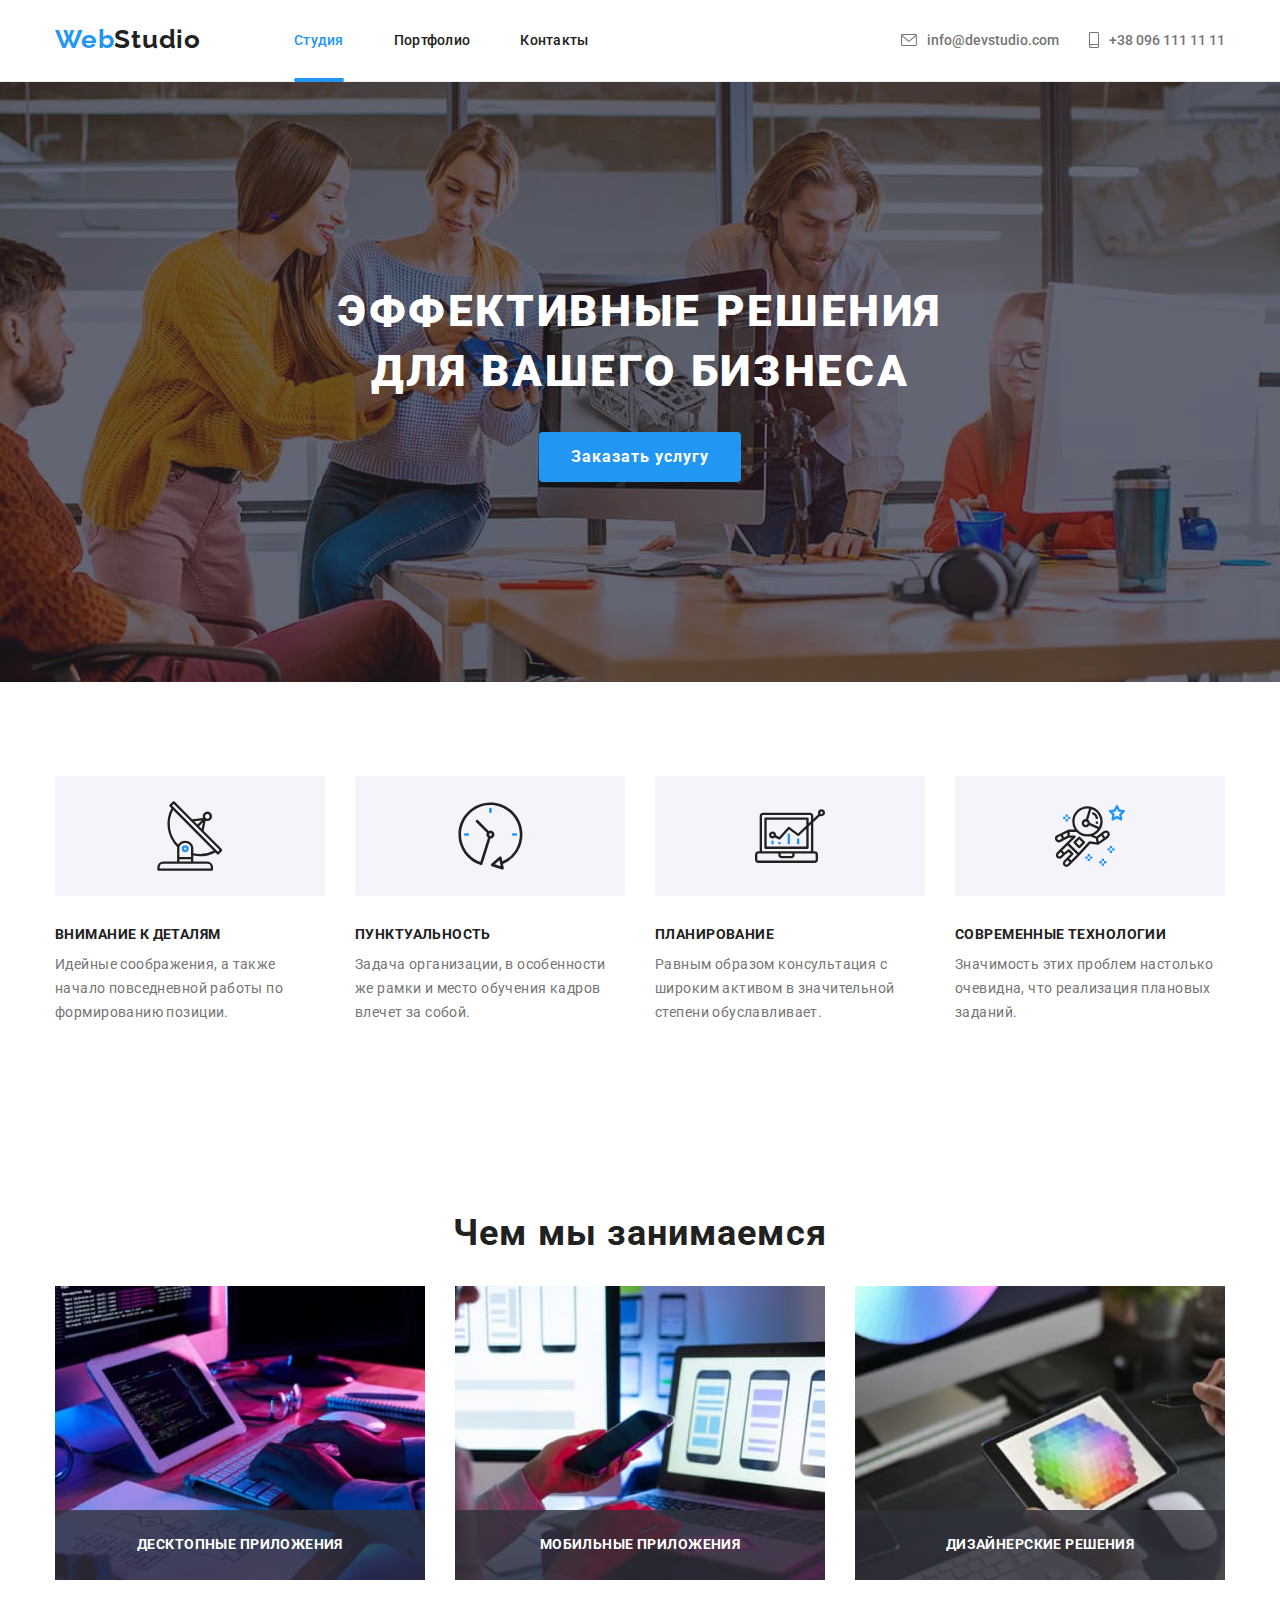
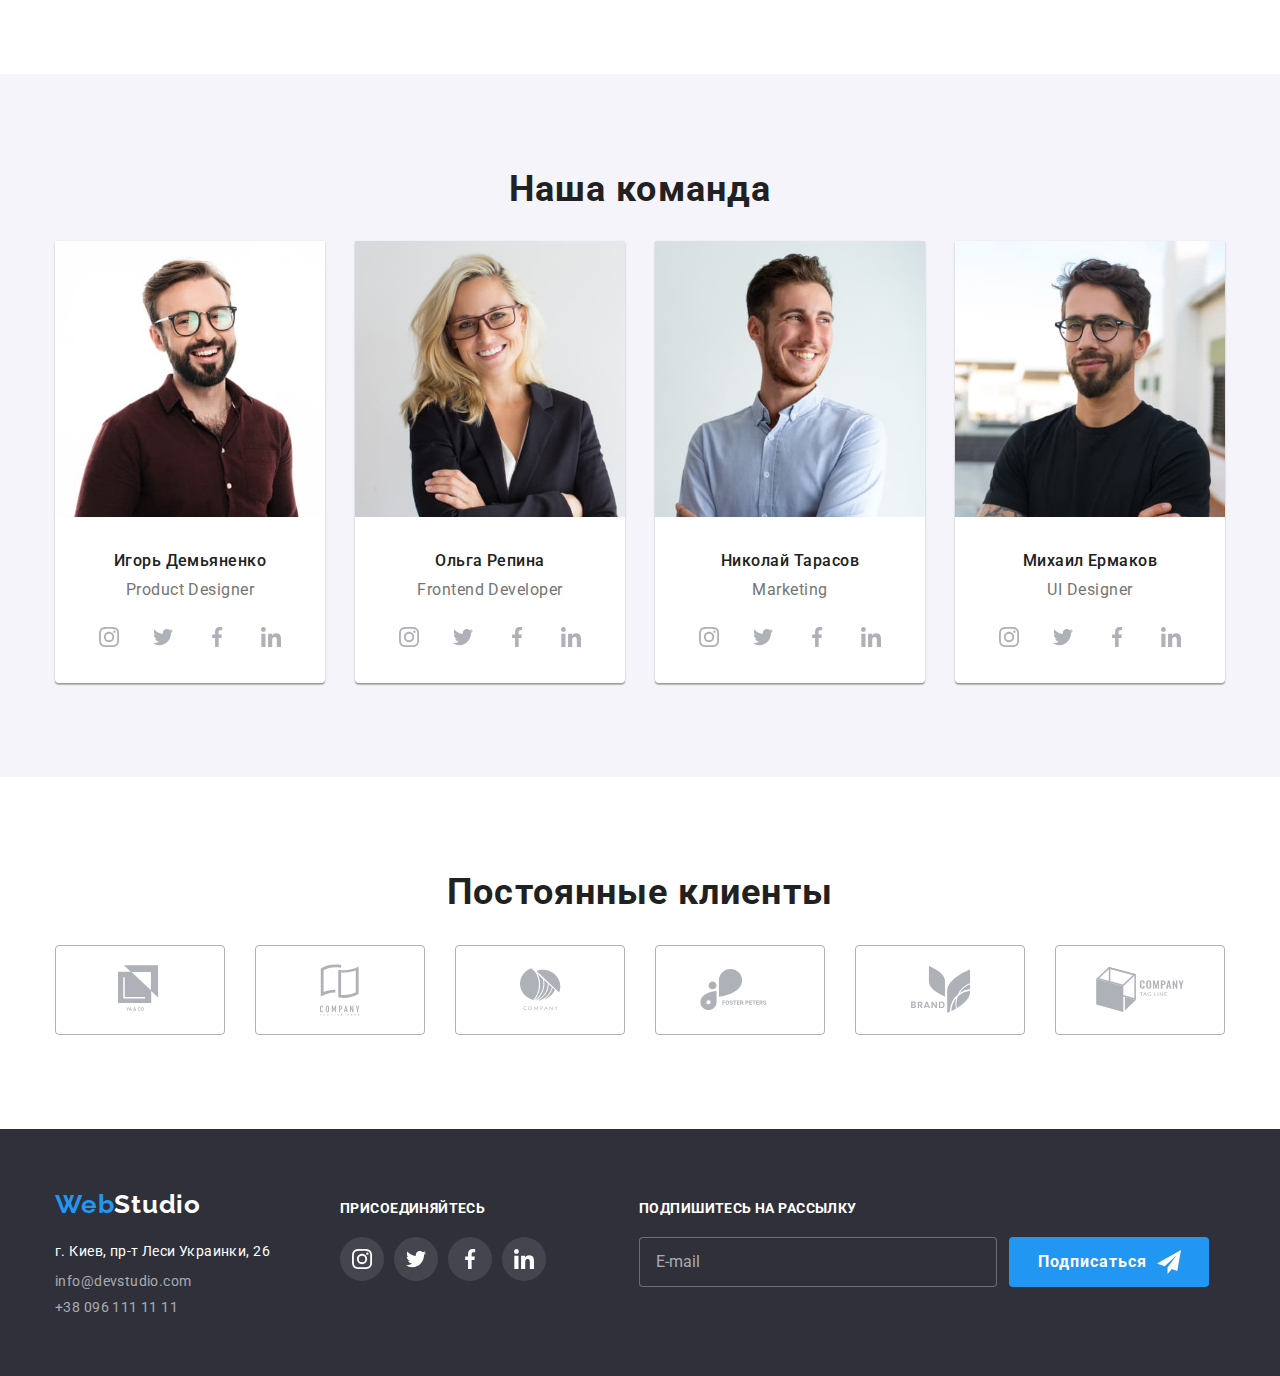
==== commit 4599b973: "Добавляет мобильное меню" ====
--- a/index.html
+++ b/index.html
@@ -29,8 +29,12 @@
                             <use href="./images/symbol-defs.svg#icon-smartphone"></use>
                         </svg> +38 096 111 11 11</a></li>
                     </ul>
+                    <button class="mabile-btn mabile-btn--header js-open-menu" type="button"><svg class="mabile-btn__icon" width="24px" height="16px">
+                            <use href="./images/symbol-defs.svg#burger"></use>
+                        </svg> </button>
             </div>
         </div>
+                    
     </header>
     <main>
             <section class="hero">
@@ -321,23 +325,27 @@
                 <use href="./images/symbol-defs.svg#icon-vector" ></use></svg> </button>
         </div>
     </div>
-    <!-- <div class="mobile-menu">
-        <ul>
-            <li><a href="./index.html">Студия</a></li>
-            <li><a href="./portfolio.html">Портфолио</a></li>
-            <li><a href="#">Контакты</a></li>
+    <div class="mobile js-menu-container">
+        <ul class="mobile-nav">
+            <li class="mobile-nav__item"><a class="mobile-nav_link" href="./index.html">Студия</a></li>
+            <li class="mobile-nav__item"><a class="mobile-nav_link" href="./portfolio.html">Портфолио</a></li>
+            <li class="mobile-nav__item"><a class="mobile-nav_link" href="#">Контакты</a></li>
         </ul>
-        <ul>
-            <li></li>
-            <li></li>
+        <ul class="mobile-contacts">
+            <li class="mobile-contacts__item"><a class="mobile-contacts__mail" href="mailto:info@devstudio.com">info@devstudio.com</a></li>
+            <li class="mobile-contacts__item"><a class="mobile-contacts__tel" href="tel:+380961111111" >+38 096 111 11 11</a></li>
         </ul>
-        <ul>
-            <li></li>
-            <li></li>
-            <li></li>
-            <li></li>
+        <ul class="mobile-social">
+            <li class="mobile-social_item"><a class="mobile-social_link" href="#">Instagram</a></li>
+            <li class="mobile-social_item"><a class="mobile-social_link" href="#">Twitter</a></li>
+            <li class="mobile-social_item"><a class="mobile-social_link" href="#">Facebook</a></li>
+            <li class="mobile-social_item"><a class="mobile-social_link" href="#">LinkedIn</a></li>
         </ul>
-    </div> -->
+            <button class="mabile-btn js-close-menu" type="button" ><svg class="mabile-btn__icon" width="18.67px" height="18.67px">
+                <use href="./images/symbol-defs.svg#icon-vector"></use>
+                </svg> </button>
+    </div>
     <script src="./js/modal.js"></script>
+    <script src="./js/mobile-menu.js"></script>
 </body>
 </html>--- a/css/main.min.css
+++ b/css/main.min.css
@@ -1,2 +1,2 @@
-/*! modern-normalize v1.0.0 | MIT License | https://github.com/sindresorhus/modern-normalize */ul{list-style:none}a{text-decoration:none}code,kbd,samp,pre{font-family:"Open Sans", sans-serif;font-size:1em}*,*::before,*::after{-webkit-box-sizing:border-box;box-sizing:border-box}:root{-moz-tab-size:4;-o-tab-size:4;tab-size:4}html{line-height:1.15;-webkit-text-size-adjust:100%}body{margin:0;padding:0}body{font-family:system-ui,-apple-system,"Segoe UI",Roboto,Helvetica,Arial,sans-serif,"Apple Color Emoji","Segoe UI Emoji"}hr{height:0;color:inherit}abbr[title]{-webkit-text-decoration:underline dotted;text-decoration:underline dotted}b,strong{font-weight:bolder}small{font-size:80%}sub,sup{font-size:75%;line-height:0;position:relative;vertical-align:baseline}sub{bottom:-0.25em}sup{top:-0.5em}table{text-indent:0;border-color:inherit}button,input,optgroup,select,textarea{font-family:inherit;font-size:100%;line-height:1.15;margin:0}address{font-style:normal}button,select{text-transform:none}button,[type="button"],[type="reset"],[type="submit"]{-webkit-appearance:button}::-moz-focus-inner{border-style:none;padding:0}:-moz-focusring{outline:1px dotted ButtonText}:-moz-ui-invalid{box-shadow:none}legend{padding:0}progress{vertical-align:baseline}::-webkit-inner-spin-button,::-webkit-outer-spin-button{height:auto}[type="search"]{-webkit-appearance:textfield;outline-offset:-2px}::-webkit-search-decoration{-webkit-appearance:none}::-webkit-file-upload-button{-webkit-appearance:button;font:inherit}summary{display:list-item}html{-webkit-box-sizing:border-box;box-sizing:border-box}*{-webkit-box-sizing:inherit;box-sizing:inherit}:root{--blue-text: rgba(33, 150, 243, 1);--black-text: rgba(33, 33, 33, 1);--grey-text: rgba(117, 117, 117, 1);--white-text: rgba(255, 255, 255, 1);--lihtblack-text: rgba(47, 48, 58, 1);--lihtgrey-text: rgba(245, 244, 250, 1);--middlewhite-text: rgba(255, 255, 255, 0.6);--border-colorprj: #eeeeee;--backgroundlitht-color: #f5f4fa;--svg-maincolor: #afb1b8;--backgroundlitht-icon: rgba(255, 255, 255, 0.1);--backgroundblack-color: rgba(47, 48, 58, 0.8);--backdrop-color: rgba(0, 0, 0, 0.2);--time-cubic: cubic-bezier(0.4, 0, 0.2, 1);--border-color: rgba(255, 255, 255, 0.3);--border-form: rgba(33, 33, 33, 0.2);--holder-color: rgba(117, 117, 117, 0.5);--overlay-color: rgba(33, 150, 243, 0.9);--dogovor: #757575;--modal-button-sumbit: #188ce8}body{font-family:Roboto, sans-serif}ul{padding:0;margin:0}.container{margin-left:auto;margin-right:auto;max-width:480px;padding:60px 15px}@media screen and (min-width: 768px){.container{max-width:768px}}@media screen and (min-width: 1200px){.container{max-width:1200px}}.container--small{padding:0px 15px}.logo{display:inline-block;font-family:Raleway, sans-serif;font-size:24px;line-height:1.167;font-weight:700;color:var(--black-text);letter-spacing:0.03em;margin-top:16px;margin-bottom:16px}@media screen and (min-width: 768px){.logo{margin-top:26px;margin-bottom:26px}}.logo__name{color:var(--blue-text)}.logo--white{color:var(--white-text);margin:0}.page-header{border-bottom:1px solid #ececec}@media screen and (min-width: 768px){.page-header__container{display:-webkit-box;display:-ms-flexbox;display:flex;-webkit-box-align:center;-ms-flex-align:center;align-items:center}}@media screen and (min-width: 768px){.nav{display:-webkit-box;display:-ms-flexbox;display:flex;-webkit-box-align:center;-ms-flex-align:center;align-items:center}}.nav__list{display:none}@media screen and (min-width: 768px){.nav__list{display:-webkit-box;display:-ms-flexbox;display:flex}}.nav__link{display:block;margin-top:32px;margin-bottom:32px;font-size:14px;line-height:1.2;font-weight:500;color:var(--black-text);letter-spacing:0.02em;-webkit-transition:color 250ms var(--time-cubic);transition:color 250ms var(--time-cubic)}.nav__link:hover,.nav__link:focus{color:var(--blue-text);outline:none}.nav__link--active{display:block;color:var(--blue-text);font-size:14px;line-height:1.2;font-weight:500;letter-spacing:0.02em;margin-top:32px}.nav__link--active::after{position:absolute;content:"";display:block;height:4px;width:100%;border-radius:2px;background-color:var(--blue-text);left:0;bottom:-2px}.nav__item{margin-left:50px;position:relative}.nav__item:first-child{margin-left:93px}.head-contacts{display:none}@media screen and (min-width: 768px){.head-contacts{display:-webkit-box;display:-ms-flexbox;display:flex;-webkit-box-orient:vertical;-webkit-box-direction:normal;-ms-flex-direction:column;flex-direction:column;-webkit-box-align:start;-ms-flex-align:start;align-items:flex-start;margin-left:auto;margin-top:21px;margin-bottom:21px}}@media screen and (min-width: 768px){.head-contacts__item{margin-bottom:10px}.head-contacts__item:last-child{margin-bottom:0px}}.head-contacts__link{font-size:14px;line-height:1.1;font-weight:500;color:var(--grey-text);display:-webkit-box;display:-ms-flexbox;display:flex;-webkit-box-align:center;-ms-flex-align:center;align-items:center;-webkit-box-pack:center;-ms-flex-pack:center;justify-content:center;-webkit-transition:color 250ms var(--time-cubic);transition:color 250ms var(--time-cubic)}.head-contacts__link:hover,.head-contacts__link:focus{color:var(--blue-text)}.head-contacts__icon{margin-right:10px;fill:currentColor}.footer{background-color:var(--lihtblack-text)}.footer-container{padding-top:60px;padding-bottom:60px;text-align:center}@media (min-width: 768px){.adress-group{padding-right:89px;padding-left:76px;display:-webkit-box;display:-ms-flexbox;display:flex;-ms-flex-wrap:wrap;flex-wrap:wrap;-webkit-box-pack:justify;-ms-flex-pack:justify;justify-content:space-between}}.address__contacts{font-size:14px;line-height:1.1;font-weight:400;color:var(--middlewhite-text);letter-spacing:0.03em}.address__text{margin-top:20px;margin-bottom:8px;font-size:14px;line-height:1.7;font-weight:400;color:var(--white-text);letter-spacing:0.03em}.adress__item{margin-bottom:8px}.adress__item:last-child{margin-bottom:0px}.social{margin-top:60px}@media (min-width: 768px){.social{margin-top:0px}}.social__name{margin-bottom:20px;color:var(--white-text);font-size:14px;line-height:1.17;letter-spacing:0.03em;text-transform:uppercase}.social__list{display:-webkit-box;display:-ms-flexbox;display:flex;-webkit-box-align:center;-ms-flex-align:center;align-items:center;-webkit-box-pack:center;-ms-flex-pack:center;justify-content:center}.social__item{margin-right:10px}.social__item:last-child{margin-right:0px}.social__link{display:-webkit-box;display:-ms-flexbox;display:flex;width:44px;height:44px;-webkit-box-align:center;-ms-flex-align:center;align-items:center;-webkit-box-pack:center;-ms-flex-pack:center;justify-content:center;color:var(--white-text);border-radius:50px;background:var(--backgroundlitht-icon);-webkit-transition:background-color 250ms var(--time-cubic);transition:background-color 250ms var(--time-cubic)}.social__link:hover,.social__link:focus{background-color:var(--blue-text)}.social__icon{fill:currentColor}.footer-form{margin-top:60px}.subscription-form{display:-webkit-box;display:-ms-flexbox;display:flex;-webkit-box-orient:vertical;-webkit-box-direction:normal;-ms-flex-direction:column;flex-direction:column;-webkit-box-align:center;-ms-flex-align:center;align-items:center}.subscription-form__input{width:100%;border:1px solid var(--border-color);border-radius:4px;background-color:var(--lihtblack-text);padding-top:15px;padding-bottom:15px;padding-left:16px}.subscription-form__input::-webkit-input-placeholder{font-size:16px;line-height:1.25;color:var(--middlewhite-text)}.subscription-form__input:-ms-input-placeholder{font-size:16px;line-height:1.25;color:var(--middlewhite-text)}.subscription-form__input::-ms-input-placeholder{font-size:16px;line-height:1.25;color:var(--middlewhite-text)}.subscription-form__input::placeholder{font-size:16px;line-height:1.25;color:var(--middlewhite-text)}@media (min-width: 768px){.subscription-form__input{width:450px}}.subscription-form__name{font-weight:700;font-size:16px;line-height:1.88;letter-spacing:0.06em}.subscription-form__btn{display:-webkit-box;display:-ms-flexbox;display:flex;-webkit-box-align:center;-ms-flex-align:center;align-items:center;margin-top:20px;min-width:200px;background-color:var(--blue-text);border:none;border-radius:4px;padding-top:10px;padding-bottom:10px;padding-left:29px;color:var(--white-text)}.subscription-form__icon{fill:currentColor;margin-left:10px}.visually-hidden{position:absolute;width:1px;height:1px;margin:-1px;border:0;padding:0;white-space:nowrap;-webkit-clip-path:inset(100%);clip-path:inset(100%);clip:rect(0 0 0 0);overflow:hidden}.hero{text-align:center;background-image:-webkit-gradient(linear, left top, right top, from(rgba(47,48,58,0.4)), to(rgba(47,48,58,0.4))),url(../../images/mobilehero.jpg);background-image:linear-gradient(to right, rgba(47,48,58,0.4), rgba(47,48,58,0.4)),url(../../images/mobilehero.jpg);background-repeat:no-repeat;background-size:cover;background-position:center;width:100%;margin-left:auto;margin-right:auto}@media (min-device-pixel-ratio: 2), (-webkit-min-device-pixel-ratio: 2), (min-resolution: 192dpi), (min-resolution: 2dppx){.hero{background-image:-webkit-gradient(linear, left top, right top, from(rgba(47,48,58,0.4)), to(rgba(47,48,58,0.4))),url(../../images/mobileherox2.jpg);background-image:linear-gradient(to right, rgba(47,48,58,0.4), rgba(47,48,58,0.4)),url(../../images/mobileherox2.jpg)}}@media (min-width: 768px){.hero{background-image:-webkit-gradient(linear, left top, right top, from(rgba(47,48,58,0.4)), to(rgba(47,48,58,0.4))),url(../../images/tablethero.jpg);background-image:linear-gradient(to right, rgba(47,48,58,0.4), rgba(47,48,58,0.4)),url(../../images/tablethero.jpg)}}@media (min-width: 768px) and (min-device-pixel-ratio: 2), (min-width: 768px) and (-webkit-min-device-pixel-ratio: 2), (min-width: 768px) and (min-resolution: 192dpi), (min-width: 768px) and (min-resolution: 2dppx){.hero{background-image:-webkit-gradient(linear, left top, right top, from(rgba(47,48,58,0.4)), to(rgba(47,48,58,0.4))),url(../../images/tabletherox2.jpg);background-image:linear-gradient(to right, rgba(47,48,58,0.4), rgba(47,48,58,0.4)),url(../../images/tabletherox2.jpg)}}.hero__container{padding-top:118px;padding-bottom:118px}.hero__name{margin-top:0px;margin-bottom:30px;font-size:26px;line-height:1.615;font-weight:900;color:var(--white-text);letter-spacing:0.06em;text-transform:uppercase}.hero__btn{min-width:200px;display:inline-block;border:none;border-radius:4px;padding:10px 32px;font-size:16px;line-height:1.9;font-weight:700;color:var(--white-text);background-color:var(--blue-text);letter-spacing:0.06em;cursor:pointer}.advantages__icon{display:-webkit-box;display:-ms-flexbox;display:flex;background-color:var(--backgroundlitht-color);width:100%;height:120px;border-radius:4px;-webkit-box-pack:center;-ms-flex-pack:center;justify-content:center;-webkit-box-align:center;-ms-flex-align:center;align-items:center;margin-bottom:30px}@media (min-width: 768px){.advantages{display:-webkit-box;display:-ms-flexbox;display:flex;-ms-flex-wrap:wrap;flex-wrap:wrap;margin:-15px}}.advantages__item{margin-bottom:30px}.advantages__item:last-child{margin-bottom:0px}@media (min-width: 768px){.advantages__item{margin:15px;width:354px}}.advantages__name{text-align:center;margin-top:0px;margin-bottom:10px;font-size:14px;line-height:1.2;font-weight:700;color:var(--black-text);letter-spacing:0.03em}@media (min-width: 768px){.advantages__name{text-align:left}}.advantages__description{margin-top:0px;margin-bottom:0px;font-size:14px;line-height:1.7;font-weight:400;color:var(--grey-text);letter-spacing:0.03em}.exapls-section{display:none}.section-name{margin-top:0px;margin-bottom:30px;text-align:center;font-size:36px;line-height:1.2;font-weight:700;color:var(--black-text);letter-spacing:0.03em}.exampls{display:-webkit-box;display:-ms-flexbox;display:flex}.exampls__item{position:relative;margin-left:30px}.exampls__item:first-child{margin-left:0px}.exampls__img{display:block}.exampls__name{position:absolute;bottom:0px;right:0px;width:100%;margin:0;display:-webkit-box;display:-ms-flexbox;display:flex;-webkit-box-align:center;-ms-flex-align:center;align-items:center;-webkit-box-pack:center;-ms-flex-pack:center;justify-content:center;padding-top:27px;padding-bottom:27px;background-image:-webkit-gradient(linear, left top, right top, from(var(--backgroundblack-color)), to(var(--backgroundblack-color)));background-image:linear-gradient(to right, var(--backgroundblack-color), var(--backgroundblack-color));text-align:center;font-size:14px;line-height:1.14;font-weight:700;color:var(--white-text);letter-spacing:0.03em}.team{background-color:var(--backgroundlitht-color);margin-left:auto;margin-right:auto}.team__foto{width:100%}@media screen and (min-width: 768px){.team__list{display:-webkit-box;display:-ms-flexbox;display:flex;-ms-flex-wrap:wrap;flex-wrap:wrap;margin:-15px}}.team__item{border-radius:0px 0px 4px 4px;-webkit-box-shadow:0px 1px 3px rgba(0,0,0,0.12),0px 1px 1px rgba(0,0,0,0.14),0px 2px 1px rgba(0,0,0,0.2);box-shadow:0px 1px 3px rgba(0,0,0,0.12),0px 1px 1px rgba(0,0,0,0.14),0px 2px 1px rgba(0,0,0,0.2);text-align:center;background-color:var(--white-text);margin-bottom:30px}@media screen and (max-width: 767px){.team__item:last-child{margin-bottom:0px}}@media screen and (min-width: 768px){.team__item{-ms-flex-preferred-size:calc((100% - 4 * 15px) / 2);flex-basis:calc((100% - 4 * 15px) / 2);margin:15px}}.team__name{margin-top:30px;margin-bottom:10px;font-size:16px;line-height:1.2;font-weight:500;color:var(--black-text);letter-spacing:0.03em}.team__info{margin-top:0px;margin-bottom:0px;font-size:16px;line-height:1.2;font-weight:400;color:var(--grey-text);letter-spacing:0.03em}.social-network{display:-webkit-box;display:-ms-flexbox;display:flex;-webkit-box-align:center;-ms-flex-align:center;align-items:center;-webkit-box-pack:center;-ms-flex-pack:center;justify-content:center}.social-network__item{margin-top:16px;margin-right:10px;margin-bottom:24px}.social-network__item:last-child{margin-right:0px}.social-network__link{width:44px;height:44px;display:-webkit-box;display:-ms-flexbox;display:flex;-webkit-box-pack:center;-ms-flex-pack:center;justify-content:center;-webkit-box-align:center;-ms-flex-align:center;align-items:center;color:var(--svg-maincolor);-webkit-transition:background-color 250ms var(--time-cubic),border-radius 250ms var(--time-cubic),color 250ms var(--time-cubic);transition:background-color 250ms var(--time-cubic),border-radius 250ms var(--time-cubic),color 250ms var(--time-cubic)}.social-network__link:hover,.social-network__link:focus{border-radius:50px;background-color:var(--blue-text);color:var(--white-text);outline:none}.social-network__icon{fill:currentColor}.clients{display:-webkit-box;display:-ms-flexbox;display:flex;-ms-flex-wrap:wrap;flex-wrap:wrap;margin:-15px}.clients__item{margin:15px}@media (min-width: 768px){.clients__item{-ms-flex-preferred-size:calc((100% - 6 * 15px) / 3);flex-basis:calc((100% - 6 * 15px) / 3)}}.clients__link{display:-webkit-box;display:-ms-flexbox;display:flex;width:210px;height:90px;border:1px solid var(--svg-maincolor);-webkit-box-align:center;-ms-flex-align:center;align-items:center;-webkit-box-pack:center;-ms-flex-pack:center;justify-content:center;color:var(--svg-maincolor);border-radius:4px;-webkit-transition:color 250ms var(--time-cubic),border 250ms var(--time-cubic);transition:color 250ms var(--time-cubic),border 250ms var(--time-cubic)}.clients__link:hover,.clients__link:focus{color:var(--blue-text);border:1px solid var(--blue-text)}@media (min-width: 768px){.clients__link{width:226px}}.clients__icon{fill:currentColor}.backdrop{position:fixed;top:0;left:0;height:100%;width:100%;background-color:var(--backdrop-color)}.backdrop.is-hidden{opacity:0;pointer-events:none}.modal{position:absolute;top:50%;left:50%;-webkit-transform:translate(-50%, -50%);transform:translate(-50%, -50%);padding:40px;width:450px;background-color:var(--white-text);-webkit-box-shadow:0px 1px 3px rgba(0,0,0,0.12),0px 1px 1px rgba(0,0,0,0.14),0px 2px 1px rgba(0,0,0,0.2);box-shadow:0px 1px 3px rgba(0,0,0,0.12),0px 1px 1px rgba(0,0,0,0.14),0px 2px 1px rgba(0,0,0,0.2);border-radius:4px}.modal__btn{position:absolute;top:8px;right:8px;width:30px;height:30px;border:1px solid rgba(0,0,0,0.1);border-radius:50%;background-color:var(--white-text);outline:none}.modal__btn:hover,.modal__btn:focus{cursor:pointer;color:var(--blue-text)}.modal__icon{fill:currentColor}.modal__name{font-weight:700;font-size:20px;line-height:1.15;margin-top:0;margin-bottom:12px}.modal-form{width:370px}.modal-form__label{font-size:12px;line-height:1.17;font-weight:400px;letter-spacing:0.01em;color:var(--grey-text);margin-bottom:4px}.form-field{position:relative;margin-bottom:10px}.form-field__input{padding-top:12px;padding-bottom:12px;padding-left:42px;border:1px solid var(--border-form);border-radius:4px;width:100%;-webkit-transition:border-color 250ms var(--time-cubic);transition:border-color 250ms var(--time-cubic)}.form-field__input:hover,.form-field__input:focus{cursor:pointer;border-color:var(--blue-text);outline:none}.form-field__icon{position:absolute;top:50%;left:15px;-webkit-transform:translateY(-50%);transform:translateY(-50%);-webkit-transition:fill 250ms var(--time-cubic);transition:fill 250ms var(--time-cubic)}.form-field__input:hover+.form-field__icon,.form-field__input:focus+.form-field__icon{fill:var(--blue-text)}.texteria{display:-webkit-box;display:-ms-flexbox;display:flex;-webkit-box-orient:vertical;-webkit-box-direction:normal;-ms-flex-direction:column;flex-direction:column;margin-bottom:20px}.texteria__text{padding:12px 16px;border:1px solid var(--border-form);resize:none;width:100%;height:120px;border-radius:4px;-webkit-transition:border-color 250ms var(--time-cubic);transition:border-color 250ms var(--time-cubic)}.texteria__text:hover,.texteria__text:focus{cursor:pointer;outline:none;border-color:var(--blue-text)}.texteria__text:hover::-webkit-input-placeholder,.texteria__text:focus::-webkit-input-placeholder{font-size:12px;line-height:1.17;font-weight:400px;letter-spacing:0.01em;color:var(--holder-color)}.texteria__text:hover:-ms-input-placeholder,.texteria__text:focus:-ms-input-placeholder{font-size:12px;line-height:1.17;font-weight:400px;letter-spacing:0.01em;color:var(--holder-color)}.texteria__text:hover::-ms-input-placeholder,.texteria__text:focus::-ms-input-placeholder{font-size:12px;line-height:1.17;font-weight:400px;letter-spacing:0.01em;color:var(--holder-color)}.texteria__text:hover::placeholder,.texteria__text:focus::placeholder{font-size:12px;line-height:1.17;font-weight:400px;letter-spacing:0.01em;color:var(--holder-color)}.checkbox{display:-webkit-box;display:-ms-flexbox;display:flex;-webkit-box-align:center;-ms-flex-align:center;align-items:center;margin-bottom:30px}.checkbox__label{font-size:12px;line-height:1.7;font-weight:400px;letter-spacing:0.03em;color:var(--dogovor);display:-webkit-box;display:-ms-flexbox;display:flex;-webkit-box-align:center;-ms-flex-align:center;align-items:center}.checkbox__input{position:absolute;width:1px;height:1px;margin:-1px;border:0;padding:0;white-space:nowrap;-webkit-clip-path:inset(100%);clip-path:inset(100%);clip:rect(0 0 0 0);overflow:hidden}.checkbox__link{color:var(--blue-text);text-decoration:underline;margin-left:2px}.checkbox__icon{margin-right:8.38px;border:2px solid #212121;fill:var(--white-text);-webkit-transition:border-color 250ms var(--time-cubic),background-color 250ms var(--time-cubic);transition:border-color 250ms var(--time-cubic),background-color 250ms var(--time-cubic)}.checkbox__input:checked+.checkbox__icon{border-color:var(--blue-text);background-color:var(--blue-text);background-origin:border-box}.modal-form__btn{display:block;margin-left:auto;margin-right:auto;background-color:var(--blue-text);border:1px solid var(--blue-text);border-radius:4px;-webkit-box-shadow:0px 4px 4px rgba(0,0,0,0.15);box-shadow:0px 4px 4px rgba(0,0,0,0.15);padding:10px 55px;font-size:16px;line-height:1.86;font-weight:700px;letter-spacing:0.06em;color:var(--white-text)}.modal-form__btn:hover,.modal-form__btn:focus{background-color:var(--modal-button-sumbit);cursor:pointer}.filters-list{display:-webkit-box;display:-ms-flexbox;display:flex;-ms-flex-wrap:wrap;flex-wrap:wrap;margin-top:-15px}@media (min-width: 768px){.filters-list{-webkit-box-pack:center;-ms-flex-pack:center;justify-content:center;margin-bottom:40px}}.filters-list__item{margin-right:8px;margin-top:15px}.filters-list__item:last-child{margin-left:0px}@media (min-width: 768px){.filters-list__item{margin-top:0px}}.filters-list__btn{font-size:16px;line-height:1.6;font-weight:500;color:var(--black-text);background-color:var(--lihtgrey-text);letter-spacing:0.03em;border:none;border-color:var(--lihtgrey-text);border-radius:4px;padding:6px 22px;cursor:pointer;-webkit-transition:color 250ms var(--time-cubic),background-color 250ms var(--time-cubic),-webkit-box-shadow 250ms var(--time-cubic);transition:color 250ms var(--time-cubic),background-color 250ms var(--time-cubic),-webkit-box-shadow 250ms var(--time-cubic);transition:color 250ms var(--time-cubic),background-color 250ms var(--time-cubic),box-shadow 250ms var(--time-cubic);transition:color 250ms var(--time-cubic),background-color 250ms var(--time-cubic),box-shadow 250ms var(--time-cubic),-webkit-box-shadow 250ms var(--time-cubic)}.filters-list__btn:hover,.filters-list__btn:focus{color:var(--white-text);background-color:var(--blue-text);-webkit-box-shadow:0px 3px 1px rgba(0,0,0,0.1),0px 1px 2px rgba(0,0,0,0.08),0px 2px 2px rgba(0,0,0,0.12);box-shadow:0px 3px 1px rgba(0,0,0,0.1),0px 1px 2px rgba(0,0,0,0.08),0px 2px 2px rgba(0,0,0,0.12)}.product-thumb{position:relative;overflow:hidden;width:100%}.product-thumb__overlay{position:absolute;top:0;left:0;display:inline-block;width:100%;height:100%;padding:63px 24px;-webkit-transform:translateY(100%);transform:translateY(100%);background-color:var(--overlay-color);-webkit-transition:-webkit-transform 250ms var(--time-cubic);transition:-webkit-transform 250ms var(--time-cubic);transition:transform 250ms var(--time-cubic);transition:transform 250ms var(--time-cubic), -webkit-transform 250ms var(--time-cubic)}.product-thumb__description{font-weight:400;font-size:18px;line-height:1.56;letter-spacing:0.03em;color:var(--white-text);margin:0}.product-thumb:hover .product-thumb__overlay{-webkit-transform:translateY(0);transform:translateY(0)}.product-thumb__logo{display:block;width:100%}.projects{margin-top:40px}@media (min-width: 768px){.projects{display:-webkit-box;display:-ms-flexbox;display:flex;-ms-flex-wrap:wrap;flex-wrap:wrap;margin:-15px}}.projects__item{border:1px solid var(--border-colorprj);width:100%}@media (max-width: 767px){.projects__item{margin-bottom:30px;border:1px solid var(--border-colorprj)}.projects__item:last-child{margin-bottom:0px}}@media (min-width: 768px){.projects__item{margin:15px;-ms-flex-preferred-size:calc((100% - 4 * 15px) / 2);flex-basis:calc((100% - 4 * 15px) / 2)}}.projects__link{display:block;-webkit-transition:-webkit-box-shadow 250ms var(--time-cubic);transition:-webkit-box-shadow 250ms var(--time-cubic);transition:box-shadow 250ms var(--time-cubic);transition:box-shadow 250ms var(--time-cubic), -webkit-box-shadow 250ms var(--time-cubic)}.projects__link:hover,.projects__link:focus{-webkit-box-shadow:0px 1px 1px rgba(0,0,0,0.12),0px 4px 4px rgba(0,0,0,0.06),1px 4px 6px rgba(0,0,0,0.16);box-shadow:0px 1px 1px rgba(0,0,0,0.12),0px 4px 4px rgba(0,0,0,0.06),1px 4px 6px rgba(0,0,0,0.16);cursor:pointer}.projects__name{margin-top:20px;margin-bottom:4px;margin-left:24px;font-size:18px;line-height:2;font-weight:700;color:var(--black-text)}.projects__description{margin-top:0px;margin-bottom:0px;margin-left:24px;padding-bottom:20px;font-size:16px;line-height:1.9;font-weight:400;color:var(--grey-text)}
+/*! modern-normalize v1.0.0 | MIT License | https://github.com/sindresorhus/modern-normalize */ul{list-style:none}a{text-decoration:none}code,kbd,samp,pre{font-family:"Open Sans", sans-serif;font-size:1em}*,*::before,*::after{-webkit-box-sizing:border-box;box-sizing:border-box}:root{-moz-tab-size:4;-o-tab-size:4;tab-size:4}html{line-height:1.15;-webkit-text-size-adjust:100%}body{margin:0;padding:0}body{font-family:system-ui,-apple-system,"Segoe UI",Roboto,Helvetica,Arial,sans-serif,"Apple Color Emoji","Segoe UI Emoji"}hr{height:0;color:inherit}abbr[title]{-webkit-text-decoration:underline dotted;text-decoration:underline dotted}b,strong{font-weight:bolder}small{font-size:80%}sub,sup{font-size:75%;line-height:0;position:relative;vertical-align:baseline}sub{bottom:-0.25em}sup{top:-0.5em}table{text-indent:0;border-color:inherit}button,input,optgroup,select,textarea{font-family:inherit;font-size:100%;line-height:1.15;margin:0}address{font-style:normal}button,select{text-transform:none}button,[type="button"],[type="reset"],[type="submit"]{-webkit-appearance:button}::-moz-focus-inner{border-style:none;padding:0}:-moz-focusring{outline:1px dotted ButtonText}:-moz-ui-invalid{box-shadow:none}legend{padding:0}progress{vertical-align:baseline}::-webkit-inner-spin-button,::-webkit-outer-spin-button{height:auto}[type="search"]{-webkit-appearance:textfield;outline-offset:-2px}::-webkit-search-decoration{-webkit-appearance:none}::-webkit-file-upload-button{-webkit-appearance:button;font:inherit}summary{display:list-item}html{-webkit-box-sizing:border-box;box-sizing:border-box}*{-webkit-box-sizing:inherit;box-sizing:inherit}:root{--blue-text: rgba(33, 150, 243, 1);--black-text: rgba(33, 33, 33, 1);--grey-text: rgba(117, 117, 117, 1);--white-text: rgba(255, 255, 255, 1);--lihtblack-text: rgba(47, 48, 58, 1);--lihtgrey-text: rgba(245, 244, 250, 1);--middlewhite-text: rgba(255, 255, 255, 0.6);--border-colorprj: #eeeeee;--backgroundlitht-color: #f5f4fa;--svg-maincolor: #afb1b8;--backgroundlitht-icon: rgba(255, 255, 255, 0.1);--backgroundblack-color: rgba(47, 48, 58, 0.8);--backdrop-color: rgba(0, 0, 0, 0.2);--time-cubic: cubic-bezier(0.4, 0, 0.2, 1);--border-color: rgba(255, 255, 255, 0.3);--border-form: rgba(33, 33, 33, 0.2);--holder-color: rgba(117, 117, 117, 0.5);--overlay-color: rgba(33, 150, 243, 0.9);--dogovor: #757575;--modal-button-sumbit: #188ce8}body{font-family:Roboto, sans-serif}ul{padding:0;margin:0}.container{margin-left:auto;margin-right:auto;max-width:480px;padding:60px 15px}@media screen and (min-width: 768px){.container{max-width:768px}}@media screen and (min-width: 1200px){.container{max-width:1200px;padding:94px 15px}}.container--small{padding:0px 15px}.logo{display:inline-block;font-family:Raleway, sans-serif;font-size:24px;line-height:1.167;font-weight:700;color:var(--black-text);letter-spacing:0.03em;margin-top:16px;margin-bottom:16px}@media screen and (min-width: 768px){.logo{margin-top:26px;margin-bottom:26px}}@media screen and (min-width: 1200px){.logo{font-size:26px;line-height:1.2;margin-top:24px;margin-bottom:25px}}.logo__name{color:var(--blue-text)}.logo--white{color:var(--white-text);margin:0}.page-header{border-bottom:1px solid #ececec}@media screen and (min-width: 768px){.page-header__container{display:-webkit-box;display:-ms-flexbox;display:flex;-webkit-box-align:center;-ms-flex-align:center;align-items:center;position:relative}}@media screen and (min-width: 768px){.nav{display:-webkit-box;display:-ms-flexbox;display:flex;-webkit-box-align:center;-ms-flex-align:center;align-items:center}}.nav__list{display:none}@media screen and (min-width: 768px){.nav__list{display:-webkit-box;display:-ms-flexbox;display:flex}}.nav__link{display:block;margin-top:32px;margin-bottom:32px;font-size:14px;line-height:1.2;font-weight:500;color:var(--black-text);letter-spacing:0.02em;-webkit-transition:color 250ms var(--time-cubic);transition:color 250ms var(--time-cubic)}.nav__link:hover,.nav__link:focus{color:var(--blue-text);outline:none}.nav__link--active{display:block;color:var(--blue-text);font-size:14px;line-height:1.2;font-weight:500;letter-spacing:0.02em;margin-top:32px}.nav__link--active::after{position:absolute;content:"";display:block;height:4px;width:100%;border-radius:2px;background-color:var(--blue-text);left:0;bottom:-1px}.nav__item{margin-left:50px;position:relative}.nav__item:first-child{margin-left:93px}.head-contacts{display:none}@media screen and (min-width: 768px){.head-contacts{display:-webkit-box;display:-ms-flexbox;display:flex;-webkit-box-orient:vertical;-webkit-box-direction:normal;-ms-flex-direction:column;flex-direction:column;-webkit-box-align:start;-ms-flex-align:start;align-items:flex-start;margin-left:auto;margin-top:21px;margin-bottom:21px}}@media screen and (min-width: 1200px){.head-contacts{-webkit-box-orient:horizontal;-webkit-box-direction:normal;-ms-flex-direction:row;flex-direction:row;-webkit-box-align:center;-ms-flex-align:center;align-items:center;-webkit-box-pack:center;-ms-flex-pack:center;justify-content:center}}@media (min-width: 1999px) and (min-width: 768px){.head-contacts__item{margin-bottom:10px}.head-contacts__item:last-child{margin-bottom:0px}}@media screen and (min-width: 1200px){.head-contacts__item{margin-right:30px}.head-contacts__item:last-child{margin-right:0px}}.head-contacts__link{font-size:14px;line-height:1.1;font-weight:500;color:var(--grey-text);display:-webkit-box;display:-ms-flexbox;display:flex;-webkit-box-align:center;-ms-flex-align:center;align-items:center;-webkit-box-pack:center;-ms-flex-pack:center;justify-content:center;-webkit-transition:color 250ms var(--time-cubic);transition:color 250ms var(--time-cubic)}.head-contacts__link:hover,.head-contacts__link:focus{color:var(--blue-text)}.head-contacts__icon{margin-right:10px;fill:currentColor}.footer{background-color:var(--lihtblack-text)}.footer-container{padding-top:60px;padding-bottom:60px;text-align:center}@media (min-width: 1200px){.footer-container{display:-webkit-box;display:-ms-flexbox;display:flex;text-align:left}}@media (min-width: 768px){.adress-group{display:-webkit-box;display:-ms-flexbox;display:flex;-ms-flex-wrap:wrap;flex-wrap:wrap;-webkit-box-pack:justify;-ms-flex-pack:justify;justify-content:space-between}}.address__contacts{font-size:14px;line-height:1.1;font-weight:400;color:var(--middlewhite-text);letter-spacing:0.03em}.address__text{margin-top:20px;margin-bottom:8px;font-size:14px;line-height:1.7;font-weight:400;color:var(--white-text);letter-spacing:0.03em}.adress__item{margin-bottom:8px}.adress__item:last-child{margin-bottom:0px}.social{margin-top:60px}@media (min-width: 768px){.social{margin-top:0px}}@media (min-width: 1200px){.social{margin-left:70px}}.social__name{margin-bottom:20px;color:var(--white-text);font-size:14px;line-height:1.17;letter-spacing:0.03em;text-transform:uppercase}.social__list{display:-webkit-box;display:-ms-flexbox;display:flex;-webkit-box-align:center;-ms-flex-align:center;align-items:center;-webkit-box-pack:center;-ms-flex-pack:center;justify-content:center}.social__item{margin-right:10px}.social__item:last-child{margin-right:0px}.social__link{display:-webkit-box;display:-ms-flexbox;display:flex;width:44px;height:44px;-webkit-box-align:center;-ms-flex-align:center;align-items:center;-webkit-box-pack:center;-ms-flex-pack:center;justify-content:center;color:var(--white-text);border-radius:50px;background:var(--backgroundlitht-icon);-webkit-transition:background-color 250ms var(--time-cubic);transition:background-color 250ms var(--time-cubic)}.social__link:hover,.social__link:focus{background-color:var(--blue-text)}.social__icon{fill:currentColor}.footer-form{margin-top:60px}@media (min-width: 1200px){.footer-form{margin-top:0px;margin-left:93px}}.subscription-form{display:-webkit-box;display:-ms-flexbox;display:flex;-webkit-box-orient:vertical;-webkit-box-direction:normal;-ms-flex-direction:column;flex-direction:column;-webkit-box-align:center;-ms-flex-align:center;align-items:center}@media (min-width: 1200px){.subscription-form{-webkit-box-orient:horizontal;-webkit-box-direction:normal;-ms-flex-direction:row;flex-direction:row;-webkit-box-align:start;-ms-flex-align:start;align-items:flex-start}}.subscription-form__input{width:100%;border:1px solid var(--border-color);border-radius:4px;background-color:var(--lihtblack-text);padding-top:15px;padding-bottom:15px;padding-left:16px}.subscription-form__input::-webkit-input-placeholder{font-size:16px;line-height:1.25;color:var(--middlewhite-text)}.subscription-form__input:-ms-input-placeholder{font-size:16px;line-height:1.25;color:var(--middlewhite-text)}.subscription-form__input::-ms-input-placeholder{font-size:16px;line-height:1.25;color:var(--middlewhite-text)}.subscription-form__input::placeholder{font-size:16px;line-height:1.25;color:var(--middlewhite-text)}@media (min-width: 768px){.subscription-form__input{width:450px}}@media (min-width: 1200px){.subscription-form__input{width:358px}}.subscription-form__name{font-weight:700;font-size:16px;line-height:1.88;letter-spacing:0.06em}.subscription-form__btn{display:-webkit-box;display:-ms-flexbox;display:flex;-webkit-box-align:center;-ms-flex-align:center;align-items:center;margin-top:20px;min-width:200px;background-color:var(--blue-text);border:none;border-radius:4px;padding-top:10px;padding-bottom:10px;padding-left:29px;color:var(--white-text)}@media (min-width: 1200px){.subscription-form__btn{margin-left:12px;margin-top:0px}}.subscription-form__icon{fill:currentColor;margin-left:10px}.visually-hidden{position:absolute;width:1px;height:1px;margin:-1px;border:0;padding:0;white-space:nowrap;-webkit-clip-path:inset(100%);clip-path:inset(100%);clip:rect(0 0 0 0);overflow:hidden}.hero{text-align:center;background-image:-webkit-gradient(linear, left top, right top, from(rgba(47,48,58,0.4)), to(rgba(47,48,58,0.4))),url(../../images/mobilehero.jpg);background-image:linear-gradient(to right, rgba(47,48,58,0.4), rgba(47,48,58,0.4)),url(../../images/mobilehero.jpg);background-repeat:no-repeat;background-size:cover;background-position:center;width:100%;margin-left:auto;margin-right:auto}@media (min-device-pixel-ratio: 2), (-webkit-min-device-pixel-ratio: 2), (min-resolution: 192dpi), (min-resolution: 2dppx){.hero{background-image:-webkit-gradient(linear, left top, right top, from(rgba(47,48,58,0.4)), to(rgba(47,48,58,0.4))),url(../../images/mobileherox2.jpg);background-image:linear-gradient(to right, rgba(47,48,58,0.4), rgba(47,48,58,0.4)),url(../../images/mobileherox2.jpg)}}@media (min-width: 768px){.hero{background-image:-webkit-gradient(linear, left top, right top, from(rgba(47,48,58,0.4)), to(rgba(47,48,58,0.4))),url(../../images/tablethero.jpg);background-image:linear-gradient(to right, rgba(47,48,58,0.4), rgba(47,48,58,0.4)),url(../../images/tablethero.jpg)}}@media (min-width: 768px) and (min-device-pixel-ratio: 2), (min-width: 768px) and (-webkit-min-device-pixel-ratio: 2), (min-width: 768px) and (min-resolution: 192dpi), (min-width: 768px) and (min-resolution: 2dppx){.hero{background-image:-webkit-gradient(linear, left top, right top, from(rgba(47,48,58,0.4)), to(rgba(47,48,58,0.4))),url(../../images/tabletherox2.jpg);background-image:linear-gradient(to right, rgba(47,48,58,0.4), rgba(47,48,58,0.4)),url(../../images/tabletherox2.jpg)}}@media (min-width: 1200px){.hero{background-image:-webkit-gradient(linear, left top, right top, from(rgba(47,48,58,0.4)), to(rgba(47,48,58,0.4))),url(../../images/decktophero.jpg);background-image:linear-gradient(to right, rgba(47,48,58,0.4), rgba(47,48,58,0.4)),url(../../images/decktophero.jpg)}}@media (min-width: 1200px) and (min-device-pixel-ratio: 2), (min-width: 1200px) and (-webkit-min-device-pixel-ratio: 2), (min-width: 1200px) and (min-resolution: 192dpi), (min-width: 1200px) and (min-resolution: 2dppx){.hero{background-image:-webkit-gradient(linear, left top, right top, from(rgba(47,48,58,0.4)), to(rgba(47,48,58,0.4))),url(../../images/decktopherox2.jpg);background-image:linear-gradient(to right, rgba(47,48,58,0.4), rgba(47,48,58,0.4)),url(../../images/decktopherox2.jpg)}}.hero__container{padding-top:118px;padding-bottom:118px}@media (min-width: 1200px){.hero__container{padding-top:200px;padding-bottom:200px}}.hero__name{margin-top:0px;margin-bottom:30px;font-size:26px;line-height:1.615;font-weight:900;color:var(--white-text);letter-spacing:0.06em;text-transform:uppercase}@media (min-width: 1200px){.hero__name{font-size:44px;line-height:1.363}}.hero__btn{min-width:200px;display:inline-block;border:none;border-radius:4px;padding:10px 32px;font-size:16px;line-height:1.9;font-weight:700;color:var(--white-text);background-color:var(--blue-text);letter-spacing:0.06em;cursor:pointer}.advantages__icon{display:-webkit-box;display:-ms-flexbox;display:flex;background-color:var(--backgroundlitht-color);width:100%;height:120px;border-radius:4px;-webkit-box-pack:center;-ms-flex-pack:center;justify-content:center;-webkit-box-align:center;-ms-flex-align:center;align-items:center;margin-bottom:30px}@media (min-width: 768px){.advantages{display:-webkit-box;display:-ms-flexbox;display:flex;-ms-flex-wrap:wrap;flex-wrap:wrap;margin:-15px}}.advantages__item{margin-bottom:30px}.advantages__item:last-child{margin-bottom:0px}@media (min-width: 768px){.advantages__item{margin:15px;width:354px}}@media (min-width: 1200px){.advantages__item{margin:15px;width:270px}}.advantages__name{text-align:center;margin-top:0px;margin-bottom:10px;text-transform:uppercase;font-size:14px;line-height:1.2;font-weight:700;color:var(--black-text);letter-spacing:0.03em}@media (min-width: 768px){.advantages__name{text-align:left}}.advantages__description{margin-top:0px;margin-bottom:0px;font-size:14px;line-height:1.7;font-weight:400;color:var(--grey-text);letter-spacing:0.03em}@media screen and (max-width: 1199px){.exapls-section{display:none}}.section-name{margin-top:0px;margin-bottom:30px;text-align:center;font-size:36px;line-height:1.2;font-weight:700;color:var(--black-text);letter-spacing:0.03em}.exampls{display:-webkit-box;display:-ms-flexbox;display:flex}.exampls__item{position:relative;margin-left:30px}.exampls__item:first-child{margin-left:0px}.exampls__img{display:block}.exampls__name{position:absolute;bottom:0px;right:0px;width:100%;margin:0;display:-webkit-box;display:-ms-flexbox;display:flex;-webkit-box-align:center;-ms-flex-align:center;align-items:center;-webkit-box-pack:center;-ms-flex-pack:center;justify-content:center;padding-top:27px;padding-bottom:27px;background-image:-webkit-gradient(linear, left top, right top, from(var(--backgroundblack-color)), to(var(--backgroundblack-color)));background-image:linear-gradient(to right, var(--backgroundblack-color), var(--backgroundblack-color));text-align:center;font-size:14px;line-height:1.14;font-weight:700;color:var(--white-text);letter-spacing:0.03em}.team{background-color:var(--backgroundlitht-color);margin-left:auto;margin-right:auto}.team__foto{width:100%}@media screen and (min-width: 768px){.team__list{display:-webkit-box;display:-ms-flexbox;display:flex;-ms-flex-wrap:wrap;flex-wrap:wrap;margin:-15px}}.team__item{border-radius:0px 0px 4px 4px;-webkit-box-shadow:0px 1px 3px rgba(0,0,0,0.12),0px 1px 1px rgba(0,0,0,0.14),0px 2px 1px rgba(0,0,0,0.2);box-shadow:0px 1px 3px rgba(0,0,0,0.12),0px 1px 1px rgba(0,0,0,0.14),0px 2px 1px rgba(0,0,0,0.2);text-align:center;background-color:var(--white-text);margin-bottom:30px}@media screen and (max-width: 767px){.team__item:last-child{margin-bottom:0px}}@media screen and (min-width: 768px){.team__item{-ms-flex-preferred-size:calc((100% - 4 * 15px) / 2);flex-basis:calc((100% - 4 * 15px) / 2);margin:15px}}@media screen and (min-width: 1200px){.team__item{-ms-flex-preferred-size:calc((100% - 8 * 15px) / 4);flex-basis:calc((100% - 8 * 15px) / 4);margin:15px}}.team__name{margin-top:30px;margin-bottom:10px;font-size:16px;line-height:1.2;font-weight:500;color:var(--black-text);letter-spacing:0.03em}.team__info{margin-top:0px;margin-bottom:0px;font-size:16px;line-height:1.2;font-weight:400;color:var(--grey-text);letter-spacing:0.03em}.social-network{display:-webkit-box;display:-ms-flexbox;display:flex;-webkit-box-align:center;-ms-flex-align:center;align-items:center;-webkit-box-pack:center;-ms-flex-pack:center;justify-content:center}.social-network__item{margin-top:16px;margin-right:10px;margin-bottom:24px}.social-network__item:last-child{margin-right:0px}.social-network__link{width:44px;height:44px;display:-webkit-box;display:-ms-flexbox;display:flex;-webkit-box-pack:center;-ms-flex-pack:center;justify-content:center;-webkit-box-align:center;-ms-flex-align:center;align-items:center;color:var(--svg-maincolor);-webkit-transition:background-color 250ms var(--time-cubic),border-radius 250ms var(--time-cubic),color 250ms var(--time-cubic);transition:background-color 250ms var(--time-cubic),border-radius 250ms var(--time-cubic),color 250ms var(--time-cubic)}.social-network__link:hover,.social-network__link:focus{border-radius:50px;background-color:var(--blue-text);color:var(--white-text);outline:none}.social-network__icon{fill:currentColor}.clients{display:-webkit-box;display:-ms-flexbox;display:flex;-ms-flex-wrap:wrap;flex-wrap:wrap;margin:-15px}.clients__item{margin:15px}@media (min-width: 768px){.clients__item{-ms-flex-preferred-size:calc((100% - 6 * 15px) / 3);flex-basis:calc((100% - 6 * 15px) / 3)}}@media (min-width: 1200px){.clients__item{-ms-flex-preferred-size:calc((100% - 12 * 15px) / 6);flex-basis:calc((100% - 12 * 15px) / 6)}}.clients__link{display:-webkit-box;display:-ms-flexbox;display:flex;width:210px;height:90px;border:1px solid var(--svg-maincolor);-webkit-box-align:center;-ms-flex-align:center;align-items:center;-webkit-box-pack:center;-ms-flex-pack:center;justify-content:center;color:var(--svg-maincolor);border-radius:4px;-webkit-transition:color 250ms var(--time-cubic),border 250ms var(--time-cubic);transition:color 250ms var(--time-cubic),border 250ms var(--time-cubic)}.clients__link:hover,.clients__link:focus{color:var(--blue-text);border:1px solid var(--blue-text)}@media (min-width: 768px){.clients__link{width:226px}}@media (min-width: 1200px){.clients__link{width:170px}}.clients__icon{fill:currentColor}.backdrop{position:fixed;top:0;left:0;height:100%;width:100%;background-color:var(--backdrop-color)}.backdrop.is-hidden{opacity:0;pointer-events:none}.modal{position:absolute;top:50%;left:50%;-webkit-transform:translate(-50%, -50%);transform:translate(-50%, -50%);padding:40px;width:450px;background-color:var(--white-text);-webkit-box-shadow:0px 1px 3px rgba(0,0,0,0.12),0px 1px 1px rgba(0,0,0,0.14),0px 2px 1px rgba(0,0,0,0.2);box-shadow:0px 1px 3px rgba(0,0,0,0.12),0px 1px 1px rgba(0,0,0,0.14),0px 2px 1px rgba(0,0,0,0.2);border-radius:4px}@media (min-width: 1200px){.modal{width:528px}}.modal__btn{position:absolute;top:8px;right:8px;width:30px;height:30px;border:1px solid rgba(0,0,0,0.1);border-radius:50%;background-color:var(--white-text);outline:none}.modal__btn:hover,.modal__btn:focus{cursor:pointer;color:var(--blue-text)}.modal__icon{fill:currentColor}.modal__name{font-weight:700;font-size:20px;line-height:1.15;margin-top:0;margin-bottom:12px}.modal-form{width:370px}@media (min-width: 1200px){.modal-form{width:448px}}.modal-form__label{font-size:12px;line-height:1.17;font-weight:400px;letter-spacing:0.01em;color:var(--grey-text);margin-bottom:4px}.form-field{position:relative;margin-bottom:10px}.form-field__input{padding-top:12px;padding-bottom:12px;padding-left:42px;border:1px solid var(--border-form);border-radius:4px;width:100%;-webkit-transition:border-color 250ms var(--time-cubic);transition:border-color 250ms var(--time-cubic)}.form-field__input:hover,.form-field__input:focus{cursor:pointer;border-color:var(--blue-text);outline:none}.form-field__icon{position:absolute;top:50%;left:15px;-webkit-transform:translateY(-50%);transform:translateY(-50%);-webkit-transition:fill 250ms var(--time-cubic);transition:fill 250ms var(--time-cubic)}.form-field__input:hover+.form-field__icon,.form-field__input:focus+.form-field__icon{fill:var(--blue-text)}.texteria{display:-webkit-box;display:-ms-flexbox;display:flex;-webkit-box-orient:vertical;-webkit-box-direction:normal;-ms-flex-direction:column;flex-direction:column;margin-bottom:20px}.texteria__text{padding:12px 16px;border:1px solid var(--border-form);resize:none;width:100%;height:120px;border-radius:4px;-webkit-transition:border-color 250ms var(--time-cubic);transition:border-color 250ms var(--time-cubic)}.texteria__text:hover,.texteria__text:focus{cursor:pointer;outline:none;border-color:var(--blue-text)}.texteria__text:hover::-webkit-input-placeholder,.texteria__text:focus::-webkit-input-placeholder{font-size:12px;line-height:1.17;font-weight:400px;letter-spacing:0.01em;color:var(--holder-color)}.texteria__text:hover:-ms-input-placeholder,.texteria__text:focus:-ms-input-placeholder{font-size:12px;line-height:1.17;font-weight:400px;letter-spacing:0.01em;color:var(--holder-color)}.texteria__text:hover::-ms-input-placeholder,.texteria__text:focus::-ms-input-placeholder{font-size:12px;line-height:1.17;font-weight:400px;letter-spacing:0.01em;color:var(--holder-color)}.texteria__text:hover::placeholder,.texteria__text:focus::placeholder{font-size:12px;line-height:1.17;font-weight:400px;letter-spacing:0.01em;color:var(--holder-color)}.checkbox{display:-webkit-box;display:-ms-flexbox;display:flex;-webkit-box-align:center;-ms-flex-align:center;align-items:center;margin-bottom:30px}.checkbox__label{font-size:12px;line-height:1.7;font-weight:400px;letter-spacing:0.03em;color:var(--dogovor);display:-webkit-box;display:-ms-flexbox;display:flex;-webkit-box-align:center;-ms-flex-align:center;align-items:center}@media (min-width: 1200px){.checkbox__label{font-size:14px;line-height:1.7}}.checkbox__input{position:absolute;width:1px;height:1px;margin:-1px;border:0;padding:0;white-space:nowrap;-webkit-clip-path:inset(100%);clip-path:inset(100%);clip:rect(0 0 0 0);overflow:hidden}.checkbox__link{color:var(--blue-text);text-decoration:underline;margin-left:2px}.checkbox__icon{margin-right:8.38px;border:2px solid #212121;fill:var(--white-text);-webkit-transition:border-color 250ms var(--time-cubic),background-color 250ms var(--time-cubic);transition:border-color 250ms var(--time-cubic),background-color 250ms var(--time-cubic)}.checkbox__input:checked+.checkbox__icon{border-color:var(--blue-text);background-color:var(--blue-text);background-origin:border-box}.modal-form__btn{display:block;margin-left:auto;margin-right:auto;background-color:var(--blue-text);border:1px solid var(--blue-text);border-radius:4px;-webkit-box-shadow:0px 4px 4px rgba(0,0,0,0.15);box-shadow:0px 4px 4px rgba(0,0,0,0.15);padding:10px 55px;font-size:16px;line-height:1.86;font-weight:700px;letter-spacing:0.06em;color:var(--white-text)}.modal-form__btn:hover,.modal-form__btn:focus{background-color:var(--modal-button-sumbit);cursor:pointer}.filters-list{display:-webkit-box;display:-ms-flexbox;display:flex;-ms-flex-wrap:wrap;flex-wrap:wrap;margin-top:-15px}@media (min-width: 768px){.filters-list{-webkit-box-pack:center;-ms-flex-pack:center;justify-content:center;margin-bottom:40px}}.filters-list__item{margin-right:8px;margin-top:15px}.filters-list__item:last-child{margin-left:0px}@media (min-width: 768px){.filters-list__item{margin-top:0px}}.filters-list__btn{font-size:16px;line-height:1.6;font-weight:500;color:var(--black-text);background-color:var(--lihtgrey-text);letter-spacing:0.03em;border:none;border-color:var(--lihtgrey-text);border-radius:4px;padding:6px 22px;cursor:pointer;-webkit-transition:color 250ms var(--time-cubic),background-color 250ms var(--time-cubic),-webkit-box-shadow 250ms var(--time-cubic);transition:color 250ms var(--time-cubic),background-color 250ms var(--time-cubic),-webkit-box-shadow 250ms var(--time-cubic);transition:color 250ms var(--time-cubic),background-color 250ms var(--time-cubic),box-shadow 250ms var(--time-cubic);transition:color 250ms var(--time-cubic),background-color 250ms var(--time-cubic),box-shadow 250ms var(--time-cubic),-webkit-box-shadow 250ms var(--time-cubic)}.filters-list__btn:hover,.filters-list__btn:focus{color:var(--white-text);background-color:var(--blue-text);-webkit-box-shadow:0px 3px 1px rgba(0,0,0,0.1),0px 1px 2px rgba(0,0,0,0.08),0px 2px 2px rgba(0,0,0,0.12);box-shadow:0px 3px 1px rgba(0,0,0,0.1),0px 1px 2px rgba(0,0,0,0.08),0px 2px 2px rgba(0,0,0,0.12)}.product-thumb{position:relative;overflow:hidden;width:100%}.product-thumb__overlay{position:absolute;top:0;left:0;display:inline-block;width:100%;height:100%;padding:63px 24px;-webkit-transform:translateY(101%);transform:translateY(101%);background-color:var(--overlay-color);-webkit-transition:-webkit-transform 250ms var(--time-cubic);transition:-webkit-transform 250ms var(--time-cubic);transition:transform 250ms var(--time-cubic);transition:transform 250ms var(--time-cubic), -webkit-transform 250ms var(--time-cubic)}.product-thumb__description{font-weight:400;font-size:18px;line-height:1.56;letter-spacing:0.03em;color:var(--white-text);margin:0}.product-thumb:hover .product-thumb__overlay{-webkit-transform:translateY(0);transform:translateY(0)}.product-thumb__logo{display:block;width:100%}.projects{margin-top:40px}@media (min-width: 768px){.projects{display:-webkit-box;display:-ms-flexbox;display:flex;-ms-flex-wrap:wrap;flex-wrap:wrap;margin:-15px}}.projects__item{border:1px solid var(--border-colorprj);width:100%}@media (max-width: 767px){.projects__item{margin-bottom:30px;border:1px solid var(--border-colorprj)}.projects__item:last-child{margin-bottom:0px}}@media (min-width: 768px){.projects__item{margin:15px;-ms-flex-preferred-size:calc((100% - 4 * 15px) / 2);flex-basis:calc((100% - 4 * 15px) / 2)}}@media (min-width: 1200px){.projects__item{margin:15px;-ms-flex-preferred-size:calc((100% - 6 * 15px) / 3);flex-basis:calc((100% - 6 * 15px) / 3)}}.projects__link{display:block;-webkit-transition:-webkit-box-shadow 250ms var(--time-cubic);transition:-webkit-box-shadow 250ms var(--time-cubic);transition:box-shadow 250ms var(--time-cubic);transition:box-shadow 250ms var(--time-cubic), -webkit-box-shadow 250ms var(--time-cubic)}.projects__link:hover,.projects__link:focus{-webkit-box-shadow:0px 1px 1px rgba(0,0,0,0.12),0px 4px 4px rgba(0,0,0,0.06),1px 4px 6px rgba(0,0,0,0.16);box-shadow:0px 1px 1px rgba(0,0,0,0.12),0px 4px 4px rgba(0,0,0,0.06),1px 4px 6px rgba(0,0,0,0.16);cursor:pointer}.projects__name{margin-top:20px;margin-bottom:4px;margin-left:24px;font-size:18px;line-height:2;font-weight:700;color:var(--black-text)}.projects__description{margin-top:0px;margin-bottom:20px;margin-left:24px;font-size:16px;line-height:1.9;font-weight:400;color:var(--grey-text)}.mobile{position:absolute;top:0;left:0;-webkit-transform:translateX(100%);transform:translateX(100%);display:none;width:100%;padding-top:48px;padding-right:83px;padding-bottom:48px;padding-left:40px;background-color:var(--white-text);-webkit-transition:-webkit-transform 250ms var(--time-cubic);transition:-webkit-transform 250ms var(--time-cubic);transition:transform 250ms var(--time-cubic);transition:transform 250ms var(--time-cubic), -webkit-transform 250ms var(--time-cubic)}@media (max-width: 767px){.mobile{display:none}}.is-open{-webkit-transform:translateX(0);transform:translateX(0);display:block}.mobile-nav__item{margin-bottom:32px}.mobile-nav__item:last-child{margin-bottom:0px}.mobile-nav_link{font-weight:500;font-size:40px;line-height:1.175;color:var(--black-text);letter-spacing:0.02em}.mobile-nav_link:hover,.mobile-nav_link:focus{color:var(--blue-text)}.mobile-contacts{margin-top:302px}.mobile-contacts__item{margin-bottom:32px}.mobile-contacts__item:last-child{margin-bottom:0px}.mobile-contacts__mail{font-weight:500;font-size:34px;line-height:1.176;color:var(--blue-text);letter-spacing:0.02em}.mobile-contacts__tel{font-weight:500;font-size:24px;line-height:1.167;color:var(--grey-text);letter-spacing:0.02em}.mobile-social{display:-webkit-box;display:-ms-flexbox;display:flex;margin-top:64px}.mobile-social_item{border-right:1px solid rgba(33,33,33,0.2);padding-right:10px;margin-right:10px}.mobile-social_item:last-child{border-right:none;padding-right:0;margin-right:0}.mobile-social_link{font-weight:500;font-size:18px;line-height:1.222;color:var(--blue-text);letter-spacing:0.02em}.mabile-btn{position:absolute;top:21px;right:25.33px;border:none;background-color:inherit}.mabile-btn:hover,.mabile-btn:focus{color:var(--blue-text)}@media (min-width: 768px){.mabile-btn{display:none}}.mabile-btn__icon{fill:currentColor}.mabile-btn--header{top:22px;right:22px}
 /*# sourceMappingURL=main.min.css.map */